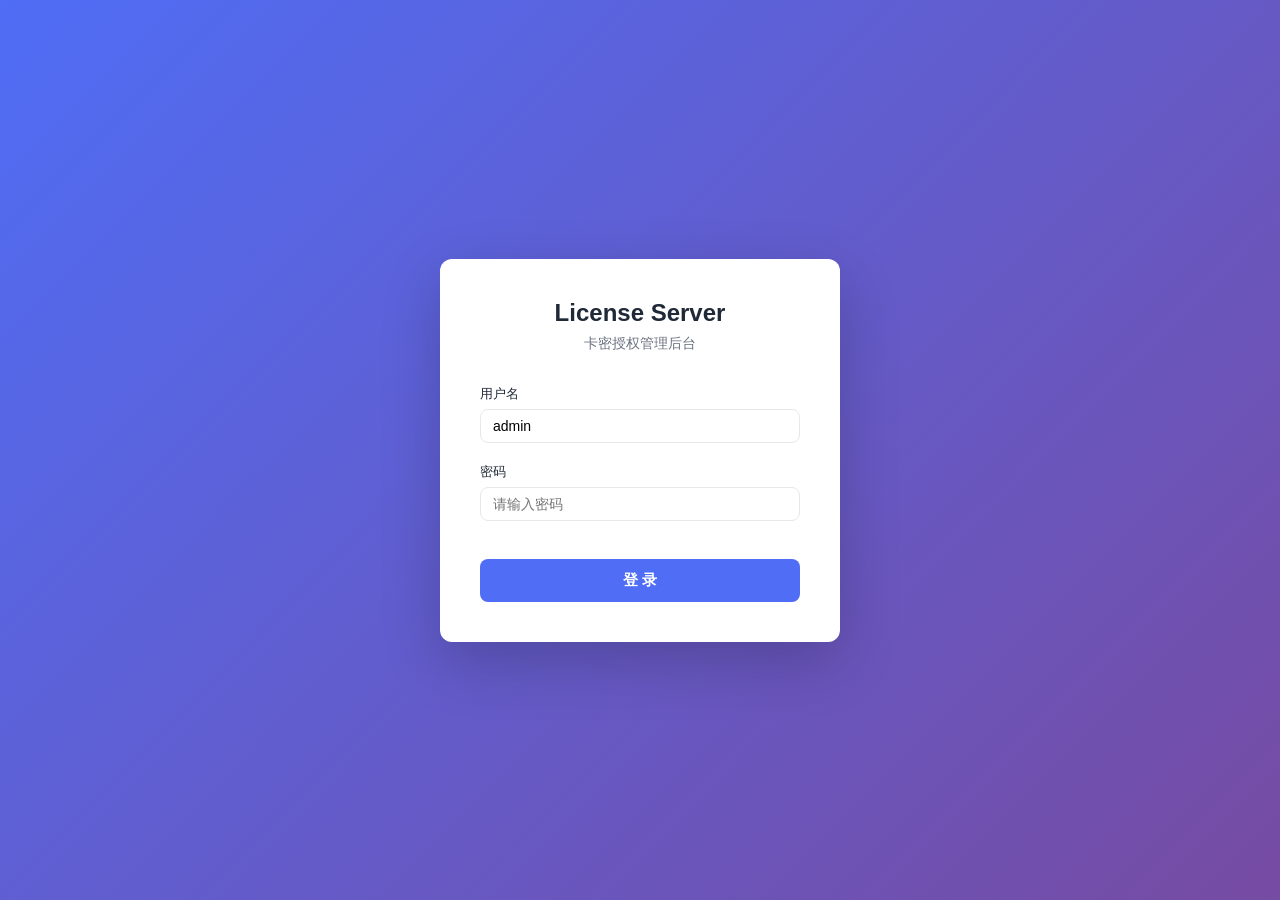
==== app/static/index.html @ ff147b23 "代码初始化存档" ====
<!DOCTYPE html>
<html lang="zh-CN">
<head>
<meta charset="UTF-8">
<meta name="viewport" content="width=device-width, initial-scale=1.0">
<title>License Server - 卡密授权管理后台</title>
<style>
:root{
  --primary:#4f6df5;--primary-dark:#3b56d4;--primary-light:#e8edfe;
  --success:#22c55e;--warning:#f59e0b;--danger:#ef4444;--info:#3b82f6;
  --bg:#f0f2f5;--card:#fff;--border:#e8e8e8;--text:#1f2937;--text2:#6b7280;
  --sidebar-bg:#1e293b;--sidebar-text:#94a3b8;--sidebar-active:#4f6df5;
  --radius:8px;--shadow:0 1px 3px rgba(0,0,0,.08);--shadow-lg:0 4px 12px rgba(0,0,0,.12);
}
*{margin:0;padding:0;box-sizing:border-box}
body{font-family:-apple-system,BlinkMacSystemFont,'Segoe UI',Roboto,'Helvetica Neue',Arial,sans-serif;background:var(--bg);color:var(--text);font-size:14px}
a{text-decoration:none;color:inherit}
button{cursor:pointer;border:none;outline:none;font-family:inherit}
input,select,textarea{font-family:inherit;outline:none}
.hidden{display:none!important}

/* Login */
.login-wrap{display:flex;align-items:center;justify-content:center;min-height:100vh;background:linear-gradient(135deg,#4f6df5,#764ba2)}
.login-card{background:var(--card);border-radius:12px;padding:40px;width:400px;box-shadow:0 20px 60px rgba(0,0,0,.2)}
.login-card h1{text-align:center;font-size:24px;margin-bottom:8px}
.login-card .sub{text-align:center;color:var(--text2);margin-bottom:32px}
.login-card .form-group{margin-bottom:20px}
.login-card label{display:block;margin-bottom:6px;font-weight:500;font-size:13px}
.login-card input{width:100%;padding:10px 14px;border:1px solid var(--border);border-radius:var(--radius);font-size:14px;transition:border .2s}
.login-card input:focus{border-color:var(--primary)}
.login-card .btn-login{width:100%;padding:12px;background:var(--primary);color:#fff;border-radius:var(--radius);font-size:15px;font-weight:600;transition:background .2s}
.login-card .btn-login:hover{background:var(--primary-dark)}
.login-error{color:var(--danger);text-align:center;margin-top:12px;font-size:13px;min-height:18px}

/* Layout */
.app{display:flex;min-height:100vh}
.sidebar{width:220px;background:var(--sidebar-bg);display:flex;flex-direction:column;position:fixed;height:100vh;overflow-y:auto;z-index:100}
.sidebar .logo{padding:20px;color:#fff;font-size:18px;font-weight:700;display:flex;align-items:center;gap:10px;border-bottom:1px solid rgba(255,255,255,.08)}
.sidebar .logo .dot{width:10px;height:10px;border-radius:50%;background:var(--primary);flex-shrink:0}
.sidebar nav{padding:8px 0;flex:1}
.sidebar nav a{display:flex;align-items:center;gap:12px;padding:10px 20px;color:var(--sidebar-text);font-size:14px;transition:all .15s;border-left:3px solid transparent}
.sidebar nav a:hover{color:#fff;background:rgba(255,255,255,.05)}
.sidebar nav a.active{color:#fff;background:rgba(79,109,245,.15);border-left-color:var(--sidebar-active)}
.sidebar nav a .icon{width:18px;text-align:center;flex-shrink:0}
.sidebar .sidebar-footer{padding:12px 20px;border-top:1px solid rgba(255,255,255,.08);color:var(--sidebar-text);font-size:12px}

.main{flex:1;margin-left:220px;display:flex;flex-direction:column;min-height:100vh}
.header{background:var(--card);height:56px;display:flex;align-items:center;justify-content:space-between;padding:0 24px;box-shadow:var(--shadow);position:sticky;top:0;z-index:50}
.header .page-title{font-size:17px;font-weight:600}
.header .header-right{display:flex;align-items:center;gap:16px}
.header .user-info{display:flex;align-items:center;gap:8px;cursor:pointer;position:relative}
.header .avatar{width:32px;height:32px;border-radius:50%;background:var(--primary);color:#fff;display:flex;align-items:center;justify-content:center;font-weight:600;font-size:13px}
.header .user-dropdown{position:absolute;top:42px;right:0;background:var(--card);border:1px solid var(--border);border-radius:var(--radius);box-shadow:var(--shadow-lg);min-width:160px;overflow:hidden}
.header .user-dropdown a{display:block;padding:10px 16px;font-size:13px;color:var(--text);transition:background .15s}
.header .user-dropdown a:hover{background:var(--primary-light)}
.content{padding:24px;flex:1}

/* Cards */
.card{background:var(--card);border-radius:var(--radius);box-shadow:var(--shadow);padding:20px;margin-bottom:20px}
.card-title{font-size:16px;font-weight:600;margin-bottom:16px;display:flex;align-items:center;justify-content:space-between}

/* Stats */
.stats-grid{display:grid;grid-template-columns:repeat(auto-fill,minmax(200px,1fr));gap:16px;margin-bottom:24px}
.stat-card{background:var(--card);border-radius:var(--radius);box-shadow:var(--shadow);padding:20px;position:relative;overflow:hidden}
.stat-card .stat-label{color:var(--text2);font-size:13px;margin-bottom:8px}
.stat-card .stat-value{font-size:28px;font-weight:700}
.stat-card .stat-icon{position:absolute;right:16px;top:16px;font-size:28px;opacity:.15}
.stat-card.green .stat-value{color:var(--success)}
.stat-card.blue .stat-value{color:var(--info)}
.stat-card.orange .stat-value{color:var(--warning)}
.stat-card.red .stat-value{color:var(--danger)}
.stat-card.purple .stat-value{color:#8b5cf6}

/* Table */
.table-wrap{overflow-x:auto}
table{width:100%;border-collapse:collapse;font-size:13px}
table th{text-align:left;padding:10px 12px;background:#fafafa;color:var(--text2);font-weight:600;border-bottom:1px solid var(--border);white-space:nowrap}
table td{padding:10px 12px;border-bottom:1px solid #f0f0f0;white-space:nowrap}
table tr:hover{background:#fafafa}
table .checkbox-cell{width:40px}

/* Buttons */
.btn{display:inline-flex;align-items:center;gap:6px;padding:7px 14px;border-radius:var(--radius);font-size:13px;font-weight:500;transition:all .15s}
.btn-primary{background:var(--primary);color:#fff}.btn-primary:hover{background:var(--primary-dark)}
.btn-success{background:var(--success);color:#fff}.btn-success:hover{opacity:.9}
.btn-warning{background:var(--warning);color:#fff}.btn-warning:hover{opacity:.9}
.btn-danger{background:var(--danger);color:#fff}.btn-danger:hover{opacity:.9}
.btn-default{background:#f5f5f5;color:var(--text);border:1px solid var(--border)}.btn-default:hover{background:#eaeaea}
.btn-sm{padding:4px 10px;font-size:12px}
.btn:disabled{opacity:.5;cursor:not-allowed}

/* Badge */
.badge{display:inline-block;padding:2px 10px;border-radius:12px;font-size:12px;font-weight:500}
.badge-green{background:#dcfce7;color:#16a34a}
.badge-blue{background:#dbeafe;color:#2563eb}
.badge-orange{background:#fef3c7;color:#d97706}
.badge-red{background:#fee2e2;color:#dc2626}
.badge-gray{background:#f3f4f6;color:#6b7280}
.badge-purple{background:#ede9fe;color:#7c3aed}

/* Forms */
.form-row{display:flex;gap:16px;margin-bottom:16px;flex-wrap:wrap}
.form-group{flex:1;min-width:200px}
.form-group label{display:block;margin-bottom:6px;font-weight:500;font-size:13px}
.form-group input,.form-group select,.form-group textarea{width:100%;padding:8px 12px;border:1px solid var(--border);border-radius:var(--radius);font-size:14px;transition:border .2s}
.form-group input:focus,.form-group select:focus,.form-group textarea:focus{border-color:var(--primary)}
.form-group textarea{resize:vertical;min-height:80px}

/* Filter bar */
.filter-bar{display:flex;gap:12px;align-items:flex-end;margin-bottom:16px;flex-wrap:wrap}
.filter-bar .form-group{min-width:140px}
.filter-bar .actions{display:flex;gap:8px;align-items:center}

/* Modal */
.modal-overlay{position:fixed;inset:0;background:rgba(0,0,0,.45);display:flex;align-items:center;justify-content:center;z-index:1000}
.modal{background:var(--card);border-radius:10px;padding:24px;width:500px;max-width:90vw;max-height:85vh;overflow-y:auto;box-shadow:var(--shadow-lg)}
.modal.wide{width:700px}
.modal h3{font-size:17px;margin-bottom:20px}
.modal .modal-footer{display:flex;justify-content:flex-end;gap:10px;margin-top:20px}

/* Pagination */
.pagination{display:flex;justify-content:space-between;align-items:center;margin-top:16px}
.pagination .page-info{color:var(--text2);font-size:13px}
.pagination .page-btns{display:flex;gap:6px}
.pagination .page-btns button{padding:5px 12px;border:1px solid var(--border);border-radius:4px;background:var(--card);font-size:13px}
.pagination .page-btns button:hover{background:var(--primary-light)}
.pagination .page-btns button:disabled{opacity:.4;cursor:not-allowed}
.pagination .page-btns button.current{background:var(--primary);color:#fff;border-color:var(--primary)}

/* Toast */
.toast-container{position:fixed;top:20px;right:20px;z-index:2000;display:flex;flex-direction:column;gap:8px}
.toast{padding:12px 20px;border-radius:var(--radius);box-shadow:var(--shadow-lg);font-size:14px;animation:slideIn .3s ease;max-width:400px}
.toast-success{background:var(--success);color:#fff}
.toast-error{background:var(--danger);color:#fff}
.toast-info{background:var(--info);color:#fff}
@keyframes slideIn{from{transform:translateX(100%);opacity:0}to{transform:translateX(0);opacity:1}}

/* Misc */
.mono{font-family:'Courier New',monospace;font-size:12px}
.copy-btn{cursor:pointer;color:var(--primary);font-size:12px}
.empty{text-align:center;padding:40px;color:var(--text2)}
.loading{text-align:center;padding:40px;color:var(--text2)}
.spinner{display:inline-block;width:20px;height:20px;border:2px solid #e0e0e0;border-top-color:var(--primary);border-radius:50%;animation:spin .6s linear infinite}
@keyframes spin{to{transform:rotate(360deg)}}
.checkbox{width:16px;height:16px;cursor:pointer}
.table-actions{display:flex;gap:6px}
.kv-list{display:flex;flex-direction:column;gap:8px}
.kv-item{display:flex;justify-content:space-between;padding:8px 12px;background:#fafafa;border-radius:4px}
.kv-item .k{color:var(--text2)}.kv-item .v{font-weight:500}
</style>
</head>
<body>
<div id="app"></div>
<div class="toast-container" id="toastContainer"></div>

<script>
const API_BASE='';
let token=localStorage.getItem('admin_token');
let adminUser=JSON.parse(localStorage.getItem('admin_user')||'null');

/* ===================== Utils ===================== */
async function api(path,opts={}){
  const headers={'Content-Type':'application/json',...opts.headers};
  if(token)headers['Authorization']='Bearer '+token;
  try{
    const resp=await fetch(API_BASE+path,{...opts,headers});
    const data=await resp.json();
    if(!resp.ok||!data.success){
      throw new Error(data.message||data.error?.type||'Request failed');
    }
    return data.data;
  }catch(e){
    if(e.message==='Unexpected end of JSON input')throw new Error('Network error');
    throw e;
  }
}

function toast(msg,type='info'){
  const c=document.getElementById('toastContainer');
  const el=document.createElement('div');
  el.className='toast toast-'+type;
  el.textContent=msg;
  c.appendChild(el);
  setTimeout(()=>{el.style.opacity='0';el.style.transform='translateX(100%)';setTimeout(()=>el.remove(),300)},3000);
}

function fmtDate(s){
  if(!s)return '-';
  return s.replace('T',' ').replace('Z','');
}
function fmtStatus(s){
  const m={UNUSED:['gray','未使用'],ACTIVE:['green','已激活'],EXPIRED:['orange','已过期'],DISABLED:['red','已禁用'],active:['green','活跃'],expired:['orange','过期'],revoked:['red','已撤销'],SUCCESS:['green','成功'],FAILED:['red','失败']};
  const v=m[s]||['gray',s];
  return `<span class="badge badge-${v[0]}">${v[1]}</span>`;
}
function escapeHtml(s){if(s==null)return '';return String(s).replace(/&/g,'&amp;').replace(/</g,'&lt;').replace(/>/g,'&gt;').replace(/"/g,'&quot;')}
function copyText(text){
  navigator.clipboard.writeText(text).then(()=>toast('已复制','success')).catch(()=>toast('复制失败','error'));
}
function showLoading(){return '<div class="loading"><span class="spinner"></span> 加载中...</div>'}
function showEmpty(msg){return `<div class="empty">${msg||'暂无数据'}</div>`}

/* ===================== Router ===================== */
const routes={
  'dashboard':{title:'仪表盘',render:renderDashboard},
  'licenses':{title:'卡密管理',render:renderLicenses},
  'products':{title:'产品管理',render:renderProducts},
  'sessions':{title:'会话管理',render:renderSessions},
  'logs':{title:'使用日志',render:renderLogs},
  'admin-logs':{title:'操作日志',render:renderAdminLogs},
  'settings':{title:'系统设置',render:renderSettings},
};

function navigate(hash){
  location.hash=hash;
}
function handleRoute(){
  if(!token){renderLogin();return}
  let hash=location.hash.slice(1)||'dashboard';
  const route=routes[hash];
  if(!route){hash='dashboard';}
  renderLayout(hash);
}
window.addEventListener('hashchange',handleRoute);

/* ===================== Login ===================== */
function renderLogin(){
  document.getElementById('app').innerHTML=`
  <div class="login-wrap">
    <div class="login-card">
      <h1>License Server</h1>
      <p class="sub">卡密授权管理后台</p>
      <form id="loginForm">
        <div class="form-group">
          <label>用户名</label>
          <input type="text" id="loginUser" placeholder="请输入用户名" value="admin" autocomplete="username">
        </div>
        <div class="form-group">
          <label>密码</label>
          <input type="password" id="loginPass" placeholder="请输入密码" autocomplete="current-password">
        </div>
        <div class="login-error" id="loginError"></div>
        <button type="submit" class="btn-login">登 录</button>
      </form>
    </div>
  </div>`;
  document.getElementById('loginForm').onsubmit=async(e)=>{
    e.preventDefault();
    const username=document.getElementById('loginUser').value.trim();
    const password=document.getElementById('loginPass').value.trim();
    if(!username||!password){document.getElementById('loginError').textContent='请输入用户名和密码';return}
    try{
      const data=await api('/api/v1/admin/auth/login',{method:'POST',body:JSON.stringify({username,password})});
      token=data.token;adminUser={username:data.username,role:data.role};
      localStorage.setItem('admin_token',token);
      localStorage.setItem('admin_user',JSON.stringify(adminUser));
      handleRoute();
    }catch(err){document.getElementById('loginError').textContent=err.message}
  };
}

/* ===================== Layout ===================== */
function renderLayout(activeHash){
  const navItems=[
    {hash:'dashboard',icon:'📊',label:'仪表盘'},
    {hash:'licenses',icon:'🔑',label:'卡密管理'},
    {hash:'products',icon:'📦',label:'产品管理'},
    {hash:'sessions',icon:'🔗',label:'会话管理'},
    {hash:'logs',icon:'📋',label:'使用日志'},
    {hash:'admin-logs',icon:'📝',label:'操作日志'},
    {hash:'settings',icon:'⚙️',label:'系统设置'},
  ];
  const navHtml=navItems.map(n=>`<a href="#${n.hash}" class="${activeHash===n.hash?'active':''}"><span class="icon">${n.icon}</span>${n.label}</a>`).join('');
  const route=routes[activeHash]||routes['dashboard'];
  document.getElementById('app').innerHTML=`
  <div class="app">
    <div class="sidebar">
      <div class="logo"><span class="dot"></span>License Server</div>
      <nav>${navHtml}</nav>
      <div class="sidebar-footer">v1.0.0 © 2026</div>
    </div>
    <div class="main">
      <div class="header">
        <div class="page-title">${route.title}</div>
        <div class="header-right">
          <div class="user-info" id="userInfo">
            <div class="avatar">${(adminUser?.username||'A')[0].toUpperCase()}</div>
            <span>${escapeHtml(adminUser?.username||'')}</span>
            <div class="user-dropdown hidden" id="userDropdown">
              <a href="#settings">系统设置</a>
              <a id="logoutBtn">退出登录</a>
            </div>
          </div>
        </div>
      </div>
      <div class="content" id="content">${showLoading()}</div>
    </div>
  </div>`;
  document.getElementById('userInfo').onclick=(e)=>{
    e.stopPropagation();
    document.getElementById('userDropdown').classList.toggle('hidden');
  };
  document.addEventListener('click',()=>document.getElementById('userDropdown')?.classList.add('hidden'));
  document.getElementById('logoutBtn').onclick=async()=>{
    try{await api('/api/v1/admin/auth/logout',{method:'POST'})}catch(e){}
    token=null;adminUser=null;
    localStorage.removeItem('admin_token');localStorage.removeItem('admin_user');
    renderLogin();
  };
  route.render();
}

/* ===================== Dashboard ===================== */
async function renderDashboard(){
  const c=document.getElementById('content');
  try{
    const d=await api('/api/v1/admin/dashboard');
    c.innerHTML=`
    <div class="stats-grid">
      <div class="stat-card blue"><div class="stat-label">卡密总数</div><div class="stat-value">${d.total_licenses}</div><div class="stat-icon">🔑</div></div>
      <div class="stat-card green"><div class="stat-label">已激活</div><div class="stat-value">${d.active_count}</div><div class="stat-icon">✅</div></div>
      <div class="stat-card"><div class="stat-label">未使用</div><div class="stat-value">${d.unused_count}</div><div class="stat-icon">⏳</div></div>
      <div class="stat-card orange"><div class="stat-label">已过期</div><div class="stat-value">${d.expired_count}</div><div class="stat-icon">⌛</div></div>
      <div class="stat-card red"><div class="stat-label">已禁用</div><div class="stat-value">${d.disabled_count}</div><div class="stat-icon">🚫</div></div>
      <div class="stat-card purple"><div class="stat-label">活跃会话</div><div class="stat-value">${d.active_sessions}</div><div class="stat-icon">🔗</div></div>
      <div class="stat-card green"><div class="stat-label">今日验证</div><div class="stat-value">${d.today_verifications}</div><div class="stat-icon">📡</div></div>
      <div class="stat-card blue"><div class="stat-label">今日激活</div><div class="stat-value">${d.today_activations}</div><div class="stat-icon">🚀</div></div>
    </div>`;
  }catch(err){c.innerHTML=`<div class="empty">加载失败: ${escapeHtml(err.message)}</div>`}
}

/* ===================== Licenses ===================== */
let licenseFilters={product_id:'',status:'',keyword:'',page:1,page_size:20};
let selectedLicenses=new Set();
let productCache=[];

async function loadProducts(){
  try{const d=await api('/api/v1/admin/products');productCache=d.items||[];return productCache}catch(e){return []}
}

async function renderLicenses(){
  const c=document.getElementById('content');
  if(productCache.length===0)await loadProducts();
  c.innerHTML=`
  <div class="card">
    <div class="card-title">
      <span>卡密列表</span>
      <div style="display:flex;gap:8px">
        <button class="btn btn-primary" onclick="showGenerateModal()">批量生成</button>
        <button class="btn btn-default" onclick="exportLicenses()">导出</button>
      </div>
    </div>
    <div class="filter-bar">
      <div class="form-group"><label>产品</label><select id="fProduct" onchange="licenseFilters.product_id=this.value;licenseFilters.page=1;loadLicenses()"><option value="">全部</option>${productCache.map(p=>`<option value="${p.product_id}">${escapeHtml(p.product_name)}</option>`).join('')}</select></div>
      <div class="form-group"><label>状态</label><select id="fStatus" onchange="licenseFilters.status=this.value;licenseFilters.page=1;loadLicenses()"><option value="">全部</option><option value="UNUSED">未使用</option><option value="ACTIVE">已激活</option><option value="EXPIRED">已过期</option><option value="DISABLED">已禁用</option></select></div>
      <div class="form-group" style="min-width:200px"><label>关键词</label><input type="text" id="fKeyword" placeholder="卡密/ID/备注" onkeyup="if(event.key==='Enter'){licenseFilters.keyword=this.value;licenseFilters.page=1;loadLicenses()}"></div>
      <div class="actions"><button class="btn btn-primary btn-sm" onclick="licenseFilters.keyword=document.getElementById('fKeyword').value;licenseFilters.page=1;loadLicenses()">查询</button><button class="btn btn-default btn-sm" onclick="resetLicenseFilters()">重置</button></div>
    </div>
    <div id="licenseBatchBar" class="hidden" style="display:flex;gap:8px;align-items:center;margin-bottom:12px;padding:8px 12px;background:var(--primary-light);border-radius:4px">
      <span id="selectedCount">已选 0 项</span>
      <button class="btn btn-success btn-sm" onclick="batchOp('enable')">批量启用</button>
      <button class="btn btn-warning btn-sm" onclick="batchOp('disable')">批量禁用</button>
      <button class="btn btn-primary btn-sm" onclick="showBatchExtendModal()">批量续期</button>
      <button class="btn btn-danger btn-sm" onclick="batchOp('delete')">批量删除</button>
      <button class="btn btn-default btn-sm" onclick="selectedLicenses.clear();loadLicenses()">取消选择</button>
    </div>
    <div id="licenseTable">${showLoading()}</div>
  </div>`;
  if(licenseFilters.product_id)document.getElementById('fProduct').value=licenseFilters.product_id;
  if(licenseFilters.status)document.getElementById('fStatus').value=licenseFilters.status;
  if(licenseFilters.keyword)document.getElementById('fKeyword').value=licenseFilters.keyword;
  loadLicenses();
}

function resetLicenseFilters(){licenseFilters={product_id:'',status:'',keyword:'',page:1,page_size:20};renderLicenses()}

async function loadLicenses(){
  const t=document.getElementById('licenseTable');
  if(!t)return;
  t.innerHTML=showLoading();
  try{
    const params=new URLSearchParams();
    if(licenseFilters.product_id)params.set('product_id',licenseFilters.product_id);
    if(licenseFilters.status)params.set('status',licenseFilters.status);
    if(licenseFilters.keyword)params.set('keyword',licenseFilters.keyword);
    params.set('page',licenseFilters.page);params.set('page_size',licenseFilters.page_size);
    const d=await api('/api/v1/admin/licenses?'+params.toString());
    const items=d.items||[];
    if(items.length===0){t.innerHTML=showEmpty('暂无卡密数据');renderLicensePagination(d.total);return}
    t.innerHTML=`
    <div class="table-wrap"><table>
      <thead><tr>
        <th class="checkbox-cell"><input type="checkbox" class="checkbox" id="selectAll" onchange="toggleSelectAll(this.checked)"></th>
        <th>卡密</th><th>卡密ID</th><th>产品</th><th>时长</th><th>状态</th><th>备注</th><th>创建时间</th><th>激活时间</th><th>到期时间</th><th>操作</th>
      </tr></thead>
      <tbody>${items.map(l=>`
        <tr>
          <td class="checkbox-cell"><input type="checkbox" class="checkbox lic-check" value="${l.license_id}" ${selectedLicenses.has(l.license_id)?'checked':''} onchange="toggleSelect('${l.license_id}',this.checked)"></td>
          <td class="mono">${escapeHtml(l.license_key)} <span class="copy-btn" onclick="copyText('${escapeHtml(l.license_key)}')">复制</span></td>
          <td class="mono">${escapeHtml(l.license_id)}</td>
          <td>${escapeHtml(l.product_id)}</td>
          <td>${l.duration} ${l.duration_unit==='minute'?'分钟':l.duration_unit==='hour'?'小时':'天'}</td>
          <td>${fmtStatus(l.status)}</td>
          <td>${escapeHtml(l.remark||'-')}</td>
          <td>${fmtDate(l.created_at)}</td>
          <td>${fmtDate(l.activated_at)}</td>
          <td>${fmtDate(l.expire_at)}</td>
          <td><div class="table-actions">
            ${l.status==='DISABLED'?`<button class="btn btn-success btn-sm" onclick="singleOp('enable','${l.license_id}')">启用</button>`:`<button class="btn btn-warning btn-sm" onclick="singleOp('disable','${l.license_id}')">禁用</button>`}
            <button class="btn btn-primary btn-sm" onclick="showExtendModal('${l.license_id}')">续期</button>
            <button class="btn btn-default btn-sm" onclick="showLicenseDetail('${l.license_id}')">详情</button>
            <button class="btn btn-danger btn-sm" onclick="singleOp('delete','${l.license_id}')">删除</button>
          </div></td>
        </tr>`).join('')}</tbody>
    </table></div>`;
    renderLicensePagination(d.total);
    updateSelectedBar();
  }catch(err){t.innerHTML=`<div class="empty">加载失败: ${escapeHtml(err.message)}</div>`}
}

function renderLicensePagination(total){
  const totalPages=Math.ceil(total/licenseFilters.page_size)||1;
  const cur=licenseFilters.page;
  let btns='';
  const start=Math.max(1,cur-2),end=Math.min(totalPages,cur+2);
  if(start>1)btns+=`<button onclick="licenseFilters.page=1;loadLicenses()">1</button>`;
  if(start>2)btns+='<span>...</span>';
  for(let i=start;i<=end;i++)btns+=`<button class="${i===cur?'current':''}" onclick="licenseFilters.page=${i};loadLicenses()">${i}</button>`;
  if(end<totalPages-1)btns+='<span>...</span>';
  if(end<totalPages)btns+=`<button onclick="licenseFilters.page=${totalPages};loadLicenses()">${totalPages}</button>`;
  const el=document.createElement('div');
  el.className='pagination';
  el.innerHTML=`<div class="page-info">共 ${total} 条，第 ${cur}/${totalPages} 页</div><div class="page-btns">${btns}</div>`;
  document.getElementById('licenseTable').appendChild(el);
}

function toggleSelect(id,checked){if(checked)selectedLicenses.add(id);else selectedLicenses.delete(id);updateSelectedBar()}
function toggleSelectAll(checked){
  document.querySelectorAll('.lic-check').forEach(cb=>{
    cb.checked=checked;
    if(checked)selectedLicenses.add(cb.value);else selectedLicenses.delete(cb.value);
  });
  updateSelectedBar();
}
function updateSelectedBar(){
  const bar=document.getElementById('licenseBatchBar');
  if(!bar)return;
  if(selectedLicenses.size>0){bar.classList.remove('hidden');document.getElementById('selectedCount').textContent='已选 '+selectedLicenses.size+' 项'}
  else bar.classList.add('hidden');
}

async function singleOp(op,id){
  if(op==='delete'&&!confirm('确认删除此卡密？此操作不可恢复。'))return;
  try{
    if(op==='enable')await api(`/api/v1/admin/licenses/${id}/enable`,{method:'POST'});
    else if(op==='disable')await api(`/api/v1/admin/licenses/${id}/disable`,{method:'POST'});
    else if(op==='delete')await api(`/api/v1/admin/licenses/${id}`,{method:'DELETE'});
    toast('操作成功','success');loadLicenses();
  }catch(err){toast(err.message,'error')}
}

async function batchOp(op){
  const ids=Array.from(selectedLicenses);
  if(ids.length===0)return;
  if(op==='delete'&&!confirm(`确认删除选中的 ${ids.length} 个卡密？此操作不可恢复。`))return;
  try{
    if(op==='enable')await api('/api/v1/admin/licenses/batch-enable',{method:'POST',body:JSON.stringify({license_ids:ids})});
    else if(op==='disable')await api('/api/v1/admin/licenses/batch-disable',{method:'POST',body:JSON.stringify({license_ids:ids})});
    else if(op==='delete'){for(const id of ids)await api(`/api/v1/admin/licenses/${id}`,{method:'DELETE'});}
    toast('批量操作成功','success');selectedLicenses.clear();loadLicenses();
  }catch(err){toast(err.message,'error')}
}

function showGenerateModal(){
  if(productCache.length===0){toast('请先创建产品','error');return}
  const m=document.createElement('div');
  m.className='modal-overlay';
  m.innerHTML=`<div class="modal">
    <h3>批量生成卡密</h3>
    <div class="form-group"><label>产品</label><select id="genProduct">${productCache.map(p=>`<option value="${p.product_id}">${escapeHtml(p.product_name)} (${p.product_id})</option>`).join('')}</select></div>
    <div class="form-row">
      <div class="form-group"><label>生成数量</label><input type="number" id="genCount" value="1" min="1" max="10000"></div>
      <div class="form-group"><label>有效期数值</label><input type="number" id="genDuration" value="1" min="1"></div>
      <div class="form-group"><label>单位</label><select id="genUnit"><option value="minute">分钟</option><option value="hour">小时</option><option value="day" selected>天</option></select></div>
    </div>
    <div class="form-group"><label>备注（可选）</label><input type="text" id="genRemark" placeholder="备注信息"></div>
    <div class="modal-footer"><button class="btn btn-default" onclick="this.closest('.modal-overlay').remove()">取消</button><button class="btn btn-primary" id="genBtn">生成</button></div>
  </div>`;
  document.body.appendChild(m);
  m.onclick=e=>{if(e.target===m)m.remove()};
  document.getElementById('genBtn').onclick=async()=>{
    const body={
      product_id:document.getElementById('genProduct').value,
      count:parseInt(document.getElementById('genCount').value),
      duration:parseInt(document.getElementById('genDuration').value),
      duration_unit:document.getElementById('genUnit').value,
      remark:document.getElementById('genRemark').value||null,
    };
    if(!body.count||body.count<1){toast('数量必须大于0','error');return}
    if(!body.duration||body.duration<1){toast('有效期必须大于0','error');return}
    try{
      const btn=document.getElementById('genBtn');btn.disabled=true;btn.textContent='生成中...';
      const d=await api('/api/v1/admin/licenses/batch-generate',{method:'POST',body:JSON.stringify(body)});
      m.remove();toast(`成功生成 ${d.count} 个卡密`,'success');loadLicenses();
    }catch(err){toast(err.message,'error');document.getElementById('genBtn').disabled=false;document.getElementById('genBtn').textContent='生成'}
  };
}

function showExtendModal(licenseId){
  const m=document.createElement('div');
  m.className='modal-overlay';
  m.innerHTML=`<div class="modal">
    <h3>卡密续期 - ${escapeHtml(licenseId)}</h3>
    <div class="form-row">
      <div class="form-group"><label>续期时长</label><input type="number" id="extDur" value="1" min="1"></div>
      <div class="form-group"><label>单位</label><select id="extUnit"><option value="minute">分钟</option><option value="hour">小时</option><option value="day" selected>天</option></select></div>
    </div>
    <div class="modal-footer"><button class="btn btn-default" onclick="this.closest('.modal-overlay').remove()">取消</button><button class="btn btn-primary" id="extBtn">续期</button></div>
  </div>`;
  document.body.appendChild(m);
  m.onclick=e=>{if(e.target===m)m.remove()};
  document.getElementById('extBtn').onclick=async()=>{
    const body={duration:parseInt(document.getElementById('extDur').value),duration_unit:document.getElementById('extUnit').value};
    try{
      await api(`/api/v1/admin/licenses/${licenseId}/extend`,{method:'POST',body:JSON.stringify(body)});
      m.remove();toast('续期成功','success');loadLicenses();
    }catch(err){toast(err.message,'error')}
  };
}

function showBatchExtendModal(){
  if(selectedLicenses.size===0){toast('请先选择卡密','error');return}
  const ids=Array.from(selectedLicenses);
  const m=document.createElement('div');
  m.className='modal-overlay';
  m.innerHTML=`<div class="modal">
    <h3>批量续期 - ${ids.length} 个卡密</h3>
    <div class="form-row">
      <div class="form-group"><label>续期时长</label><input type="number" id="bExtDur" value="1" min="1"></div>
      <div class="form-group"><label>单位</label><select id="bExtUnit"><option value="minute">分钟</option><option value="hour">小时</option><option value="day" selected>天</option></select></div>
    </div>
    <div class="modal-footer"><button class="btn btn-default" onclick="this.closest('.modal-overlay').remove()">取消</button><button class="btn btn-primary" id="bExtBtn">批量续期</button></div>
  </div>`;
  document.body.appendChild(m);
  m.onclick=e=>{if(e.target===m)m.remove()};
  document.getElementById('bExtBtn').onclick=async()=>{
    const dur=parseInt(document.getElementById('bExtDur').value);
    const unit=document.getElementById('bExtUnit').value;
    try{
      await api(`/api/v1/admin/licenses/batch-extend?duration=${dur}&duration_unit=${unit}`,{method:'POST',body:JSON.stringify({license_ids:ids})});
      m.remove();toast('批量续期成功','success');selectedLicenses.clear();loadLicenses();
    }catch(err){toast(err.message,'error')}
  };
}

async function showLicenseDetail(id){
  const m=document.createElement('div');
  m.className='modal-overlay';
  m.innerHTML=`<div class="modal wide"><h3>卡密详情</h3><div id="detailBody">${showLoading()}</div></div>`;
  document.body.appendChild(m);
  m.onclick=e=>{if(e.target===m)m.remove()};
  try{
    const l=await api(`/api/v1/admin/licenses/${id}`);
    document.getElementById('detailBody').innerHTML=`
    <div class="kv-list">
      <div class="kv-item"><span class="k">卡密</span><span class="v mono">${escapeHtml(l.license_key)} <span class="copy-btn" onclick="copyText('${escapeHtml(l.license_key)}')">复制</span></span></div>
      <div class="kv-item"><span class="k">卡密ID</span><span class="v mono">${escapeHtml(l.license_id)}</span></div>
      <div class="kv-item"><span class="k">产品ID</span><span class="v">${escapeHtml(l.product_id)}</span></div>
      <div class="kv-item"><span class="k">时长</span><span class="v">${l.duration} ${l.duration_unit}</span></div>
      <div class="kv-item"><span class="k">状态</span><span class="v">${fmtStatus(l.status)}</span></div>
      <div class="kv-item"><span class="k">备注</span><span class="v">${escapeHtml(l.remark||'-')}</span></div>
      <div class="kv-item"><span class="k">创建时间</span><span class="v">${fmtDate(l.created_at)}</span></div>
      <div class="kv-item"><span class="k">激活时间</span><span class="v">${fmtDate(l.activated_at)}</span></div>
      <div class="kv-item"><span class="k">到期时间</span><span class="v">${fmtDate(l.expire_at)}</span></div>
      <div class="kv-item"><span class="k">最后验证</span><span class="v">${fmtDate(l.last_verify_at)}</span></div>
    </div>
    <div class="modal-footer"><button class="btn btn-default" onclick="this.closest('.modal-overlay').remove()">关闭</button></div>`;
  }catch(err){document.getElementById('detailBody').innerHTML=`<div class="empty">${escapeHtml(err.message)}</div>`}
}

async function exportLicenses(){
  try{
    const body={format:'csv'};
    if(licenseFilters.product_id)body.product_id=licenseFilters.product_id;
    if(licenseFilters.status)body.status=licenseFilters.status;
    const d=await api('/api/v1/admin/licenses/export',{method:'POST',body:JSON.stringify(body)});
    const blob=new Blob([d.content],{type:'text/csv'});
    const url=URL.createObjectURL(blob);
    const a=document.createElement('a');a.href=url;a.download='licenses.csv';a.click();
    URL.revokeObjectURL(url);
    toast(`已导出 ${d.count} 条`,'success');
  }catch(err){toast(err.message,'error')}
}

/* ===================== Products ===================== */
async function renderProducts(){
  const c=document.getElementById('content');
  c.innerHTML=`
  <div class="card">
    <div class="card-title"><span>产品列表</span><button class="btn btn-primary" onclick="showProductModal()">创建产品</button></div>
    <div id="productTable">${showLoading()}</div>
  </div>`;
  try{
    const d=await api('/api/v1/admin/products');
    productCache=d.items||[];
    const items=productCache;
    if(items.length===0){document.getElementById('productTable').innerHTML=showEmpty('暂无产品，请点击"创建产品"按钮');return}
    document.getElementById('productTable').innerHTML=`
    <div class="table-wrap"><table>
      <thead><tr><th>产品名称</th><th>产品ID</th><th>API Key</th><th>状态</th><th>描述</th><th>创建时间</th><th>操作</th></tr></thead>
      <tbody>${items.map(p=>`
        <tr>
          <td>${escapeHtml(p.product_name)}</td>
          <td class="mono">${escapeHtml(p.product_id)}</td>
          <td class="mono">${escapeHtml(p.api_key?.slice(0,16))}... <span class="copy-btn" onclick="copyText('${escapeHtml(p.api_key)}')">复制</span></td>
          <td>${fmtStatus(p.status)}</td>
          <td>${escapeHtml(p.description||'-')}</td>
          <td>${fmtDate(p.created_at)}</td>
          <td><div class="table-actions">
            <button class="btn btn-default btn-sm" onclick="showProductModal('${p.product_id}')">编辑</button>
            <button class="btn btn-primary btn-sm" onclick="regenKey('${p.product_id}')">重置Key</button>
          </div></td>
        </tr>`).join('')}</tbody>
    </table></div>`;
  }catch(err){document.getElementById('productTable').innerHTML=`<div class="empty">加载失败: ${escapeHtml(err.message)}</div>`}
}

function showProductModal(existingId){
  const p=existingId?productCache.find(x=>x.product_id===existingId):null;
  const m=document.createElement('div');
  m.className='modal-overlay';
  m.innerHTML=`<div class="modal">
    <h3>${p?'编辑产品':'创建产品'}</h3>
    <div class="form-group"><label>产品ID</label><input type="text" id="pId" value="${p?escapeHtml(p.product_id):''}" ${p?'disabled':''} placeholder="字母数字下划线横线" ${!p?'pattern="[a-zA-Z0-9_-]+"':''}></div>
    <div class="form-group"><label>产品名称</label><input type="text" id="pName" value="${p?escapeHtml(p.product_name):''}" placeholder="产品显示名称"></div>
    <div class="form-group"><label>描述</label><textarea id="pDesc">${p?escapeHtml(p.description||''):''}</textarea></div>
    ${p?`<div class="form-group"><label>状态</label><select id="pStatus"><option value="active" ${p.status==='active'?'selected':''}>启用</option><option value="disabled" ${p.status==='disabled'?'selected':''}>禁用</option></select></div>`:''}
    <div class="modal-footer"><button class="btn btn-default" onclick="this.closest('.modal-overlay').remove()">取消</button><button class="btn btn-primary" id="pSaveBtn">保存</button></div>
  </div>`;
  document.body.appendChild(m);
  m.onclick=e=>{if(e.target===m)m.remove()};
  document.getElementById('pSaveBtn').onclick=async()=>{
    try{
      if(p){
        const body={product_name:document.getElementById('pName').value,description:document.getElementById('pDesc').value};
        const st=document.getElementById('pStatus');
        if(st)body.status=st.value;
        await api(`/api/v1/admin/products/${p.product_id}`,{method:'PATCH',body:JSON.stringify(body)});
      }else{
        const body={product_id:document.getElementById('pId').value,product_name:document.getElementById('pName').value,description:document.getElementById('pDesc').value||null};
        if(!body.product_id){toast('请输入产品ID','error');return}
        if(!body.product_name){toast('请输入产品名称','error');return}
        await api('/api/v1/admin/products',{method:'POST',body:JSON.stringify(body)});
      }
      m.remove();toast('保存成功','success');renderProducts();
    }catch(err){toast(err.message,'error')}
  };
}

async function regenKey(id){
  if(!confirm('确认重置API Key？旧Key将立即失效。'))return;
  try{
    const d=await api(`/api/v1/admin/products/${id}/regenerate-key`,{method:'POST'});
    toast('API Key已重置','success');
    copyText(d.api_key);
    renderProducts();
  }catch(err){toast(err.message,'error')}
}

/* ===================== Sessions ===================== */
let sessionFilters={license_id:'',product_id:'',status:'',page:1,page_size:20};
async function renderSessions(){
  const c=document.getElementById('content');
  if(productCache.length===0)await loadProducts();
  c.innerHTML=`
  <div class="card">
    <div class="card-title"><span>会话列表</span></div>
    <div class="filter-bar">
      <div class="form-group"><label>卡密ID</label><input type="text" id="sLic" placeholder="精确匹配" onkeyup="if(event.key==='Enter'){sessionFilters.license_id=this.value;sessionFilters.page=1;loadSessions()}"></div>
      <div class="form-group"><label>产品</label><select id="sProduct" onchange="sessionFilters.product_id=this.value;sessionFilters.page=1;loadSessions()"><option value="">全部</option>${productCache.map(p=>`<option value="${p.product_id}">${escapeHtml(p.product_name)}</option>`).join('')}</select></div>
      <div class="form-group"><label>状态</label><select id="sStatus" onchange="sessionFilters.status=this.value;sessionFilters.page=1;loadSessions()"><option value="">全部</option><option value="active">活跃</option><option value="expired">过期</option><option value="revoked">已撤销</option></select></div>
      <div class="actions"><button class="btn btn-primary btn-sm" onclick="sessionFilters.license_id=document.getElementById('sLic').value;sessionFilters.page=1;loadSessions()">查询</button></div>
    </div>
    <div id="sessionTable">${showLoading()}</div>
  </div>`;
  loadSessions();
}

async function loadSessions(){
  const t=document.getElementById('sessionTable');if(!t)return;
  t.innerHTML=showLoading();
  try{
    const params=new URLSearchParams();
    if(sessionFilters.license_id)params.set('license_id',sessionFilters.license_id);
    if(sessionFilters.product_id)params.set('product_id',sessionFilters.product_id);
    if(sessionFilters.status)params.set('status',sessionFilters.status);
    params.set('page',sessionFilters.page);params.set('page_size',sessionFilters.page_size);
    const d=await api('/api/v1/admin/sessions?'+params.toString());
    const items=d.items||[];
    if(items.length===0){t.innerHTML=showEmpty('暂无会话数据');return}
    t.innerHTML=`
    <div class="table-wrap"><table>
      <thead><tr><th>会话ID</th><th>卡密ID</th><th>产品</th><th>机器ID</th><th>IP</th><th>状态</th><th>创建时间</th><th>最后心跳</th><th>到期时间</th></tr></thead>
      <tbody>${items.map(s=>`
        <tr>
          <td class="mono">${escapeHtml(s.session_id?.slice(0,16))}...</td>
          <td class="mono">${escapeHtml(s.license_id?.slice(0,16))}...</td>
          <td>${escapeHtml(s.product_id)}</td>
          <td class="mono">${escapeHtml(s.machine_id?.slice(0,20)||'-')}</td>
          <td>${escapeHtml(s.ip||'-')}</td>
          <td>${fmtStatus(s.status)}</td>
          <td>${fmtDate(s.created_at)}</td>
          <td>${fmtDate(s.last_seen_at)}</td>
          <td>${fmtDate(s.expire_at)}</td>
        </tr>`).join('')}</tbody>
    </table></div>`;
    const total=d.total,totalPages=Math.ceil(total/sessionFilters.page_size)||1;
    if(totalPages>1){
      let btns='';
      for(let i=1;i<=Math.min(totalPages,10);i++)btns+=`<button class="${i===sessionFilters.page?'current':''}" onclick="sessionFilters.page=${i};loadSessions()">${i}</button>`;
      const pg=document.createElement('div');pg.className='pagination';
      pg.innerHTML=`<div class="page-info">共 ${total} 条，第 ${sessionFilters.page}/${totalPages} 页</div><div class="page-btns">${btns}</div>`;
      t.appendChild(pg);
    }
  }catch(err){t.innerHTML=`<div class="empty">加载失败: ${escapeHtml(err.message)}</div>`}
}

/* ===================== Usage Logs ===================== */
let logFilters={license_id:'',product_id:'',ip:'',machine_id:'',result:'',page:1,page_size:20};
async function renderLogs(){
  const c=document.getElementById('content');
  if(productCache.length===0)await loadProducts();
  c.innerHTML=`
  <div class="card">
    <div class="card-title"><span>使用日志</span><button class="btn btn-default btn-sm" onclick="logFilters={license_id:'',product_id:'',ip:'',machine_id:'',result:'',page:1,page_size:20};renderLogs()">重置</button></div>
    <div class="filter-bar">
      <div class="form-group"><label>卡密ID</label><input type="text" id="lLic" onkeyup="if(event.key==='Enter'){logFilters.license_id=this.value;logFilters.page=1;loadLogs()}"></div>
      <div class="form-group"><label>产品</label><select id="lProduct" onchange="logFilters.product_id=this.value;logFilters.page=1;loadLogs()"><option value="">全部</option>${productCache.map(p=>`<option value="${p.product_id}">${escapeHtml(p.product_name)}</option>`).join('')}</select></div>
      <div class="form-group"><label>IP</label><input type="text" id="lIp" onkeyup="if(event.key==='Enter'){logFilters.ip=this.value;logFilters.page=1;loadLogs()}"></div>
      <div class="form-group"><label>结果</label><select id="lResult" onchange="logFilters.result=this.value;logFilters.page=1;loadLogs()"><option value="">全部</option><option value="SUCCESS">成功</option><option value="FAILED">失败</option></select></div>
      <div class="actions"><button class="btn btn-primary btn-sm" onclick="logFilters.license_id=document.getElementById('lLic').value;logFilters.ip=document.getElementById('lIp').value;logFilters.page=1;loadLogs()">查询</button></div>
    </div>
    <div id="logTable">${showLoading()}</div>
  </div>`;
  loadLogs();
}

async function loadLogs(){
  const t=document.getElementById('logTable');if(!t)return;
  t.innerHTML=showLoading();
  try{
    const params=new URLSearchParams();
    if(logFilters.license_id)params.set('license_id',logFilters.license_id);
    if(logFilters.product_id)params.set('product_id',logFilters.product_id);
    if(logFilters.ip)params.set('ip',logFilters.ip);
    if(logFilters.machine_id)params.set('machine_id',logFilters.machine_id);
    if(logFilters.result)params.set('result',logFilters.result);
    params.set('page',logFilters.page);params.set('page_size',logFilters.page_size);
    const d=await api('/api/v1/admin/logs?'+params.toString());
    const items=d.items||[];
    if(items.length===0){t.innerHTML=showEmpty('暂无日志数据');return}
    t.innerHTML=`
    <div class="table-wrap"><table>
      <thead><tr><th>时间</th><th>动作</th><th>卡密ID</th><th>产品</th><th>IP</th><th>地区</th><th>机器ID</th><th>版本</th><th>结果</th></tr></thead>
      <tbody>${items.map(l=>`
        <tr>
          <td>${fmtDate(l.request_time)}</td>
          <td><span class="badge badge-blue">${escapeHtml(l.action||'-')}</span></td>
          <td class="mono">${escapeHtml(l.license_id?.slice(0,16)||'-')}...</td>
          <td>${escapeHtml(l.product_id||'-')}</td>
          <td>${escapeHtml(l.ip||'-')}</td>
          <td>${escapeHtml([l.country,l.region,l.city].filter(Boolean).join(' / ')||'-')}</td>
          <td class="mono">${escapeHtml(l.machine_id?.slice(0,20)||'-')}</td>
          <td>${escapeHtml(l.client_version||'-')}</td>
          <td>${fmtStatus(l.result)}</td>
        </tr>`).join('')}</tbody>
    </table></div>`;
    const total=d.total,totalPages=Math.ceil(total/logFilters.page_size)||1;
    if(totalPages>1){
      let btns='';
      const cur=logFilters.page,start=Math.max(1,cur-2),end=Math.min(totalPages,cur+2);
      for(let i=start;i<=end;i++)btns+=`<button class="${i===cur?'current':''}" onclick="logFilters.page=${i};loadLogs()">${i}</button>`;
      const pg=document.createElement('div');pg.className='pagination';
      pg.innerHTML=`<div class="page-info">共 ${total} 条，第 ${cur}/${totalPages} 页</div><div class="page-btns">${btns}</div>`;
      t.appendChild(pg);
    }
  }catch(err){t.innerHTML=`<div class="empty">加载失败: ${escapeHtml(err.message)}</div>`}
}

/* ===================== Admin Logs ===================== */
let adminLogPage=1;
async function renderAdminLogs(){
  const c=document.getElementById('content');
  c.innerHTML=`<div class="card"><div class="card-title"><span>操作日志</span></div><div id="adminLogTable">${showLoading()}</div></div>`;
  try{
    const d=await api(`/api/v1/admin/admin-logs?page=${adminLogPage}&page_size=20`);
    const items=d.items||[];
    if(items.length===0){document.getElementById('adminLogTable').innerHTML=showEmpty('暂无操作日志');return}
    document.getElementById('adminLogTable').innerHTML=`
    <div class="table-wrap"><table>
      <thead><tr><th>时间</th><th>管理员</th><th>动作</th><th>目标类型</th><th>目标ID</th><th>IP</th><th>详情</th><th>结果</th></tr></thead>
      <tbody>${items.map(l=>`
        <tr>
          <td>${fmtDate(l.created_at)}</td>
          <td>${escapeHtml(l.admin_username||'-')}</td>
          <td><span class="badge badge-purple">${escapeHtml(l.action)}</span></td>
          <td>${escapeHtml(l.target_type||'-')}</td>
          <td class="mono">${escapeHtml(l.target_id||'-')}</td>
          <td>${escapeHtml(l.ip||'-')}</td>
          <td class="mono">${escapeHtml(l.details||'-')}</td>
          <td>${fmtStatus(l.result)}</td>
        </tr>`).join('')}</tbody>
    </table></div>`;
    const total=d.total,totalPages=Math.ceil(total/20)||1;
    if(totalPages>1){
      let btns='';
      const cur=adminLogPage,start=Math.max(1,cur-2),end=Math.min(totalPages,cur+2);
      for(let i=start;i<=end;i++)btns+=`<button class="${i===cur?'current':''}" onclick="adminLogPage=${i};renderAdminLogs()">${i}</button>`;
      const pg=document.createElement('div');pg.className='pagination';
      pg.innerHTML=`<div class="page-info">共 ${total} 条，第 ${cur}/${totalPages} 页</div><div class="page-btns">${btns}</div>`;
      document.getElementById('adminLogTable').appendChild(pg);
    }
  }catch(err){document.getElementById('adminLogTable').innerHTML=`<div class="empty">加载失败: ${escapeHtml(err.message)}</div>`}
}

/* ===================== Settings ===================== */
async function renderSettings(){
  const c=document.getElementById('content');
  c.innerHTML=`
  <div class="card">
    <div class="card-title">修改密码</div>
    <div class="form-row">
      <div class="form-group" style="max-width:300px"><label>旧密码</label><input type="password" id="oldPass"></div>
    </div>
    <div class="form-row">
      <div class="form-group" style="max-width:300px"><label>新密码（至少8位）</label><input type="password" id="newPass"></div>
    </div>
    <div class="form-row">
      <div class="form-group" style="max-width:300px"><label>确认新密码</label><input type="password" id="newPass2"></div>
    </div>
    <button class="btn btn-primary" id="changePassBtn">修改密码</button>
  </div>
  <div class="card">
    <div class="card-title">系统信息</div>
    <div class="kv-list">
      <div class="kv-item"><span class="k">当前用户</span><span class="v">${escapeHtml(adminUser?.username||'-')}</span></div>
      <div class="kv-item"><span class="k">角色</span><span class="v">${escapeHtml(adminUser?.role||'-')}</span></div>
      <div class="kv-item"><span class="k">API文档</span><span class="v"><a href="/api/docs" target="_blank" style="color:var(--primary)">/api/docs</a></span></div>
      <div class="kv-item"><span class="k">ReDoc文档</span><span class="v"><a href="/api/redoc" target="_blank" style="color:var(--primary)">/api/redoc</a></span></div>
      <div class="kv-item"><span class="k">健康检查</span><span class="v"><a href="/health" target="_blank" style="color:var(--primary)">/health</a></span></div>
    </div>
  </div>`;
  document.getElementById('changePassBtn').onclick=async()=>{
    const oldP=document.getElementById('oldPass').value;
    const newP=document.getElementById('newPass').value;
    const newP2=document.getElementById('newPass2').value;
    if(!oldP||!newP){toast('请填写完整','error');return}
    if(newP.length<8){toast('新密码至少8位','error');return}
    if(newP!==newP2){toast('两次密码不一致','error');return}
    try{
      await api('/api/v1/admin/auth/change-password',{method:'POST',body:JSON.stringify({old_password:oldP,new_password:newP})});
      toast('密码修改成功','success');
      document.getElementById('oldPass').value='';document.getElementById('newPass').value='';document.getElementById('newPass2').value='';
    }catch(err){toast(err.message,'error')}
  };
}

/* ===================== Init ===================== */
handleRoute();
</script>
</body>
</html>
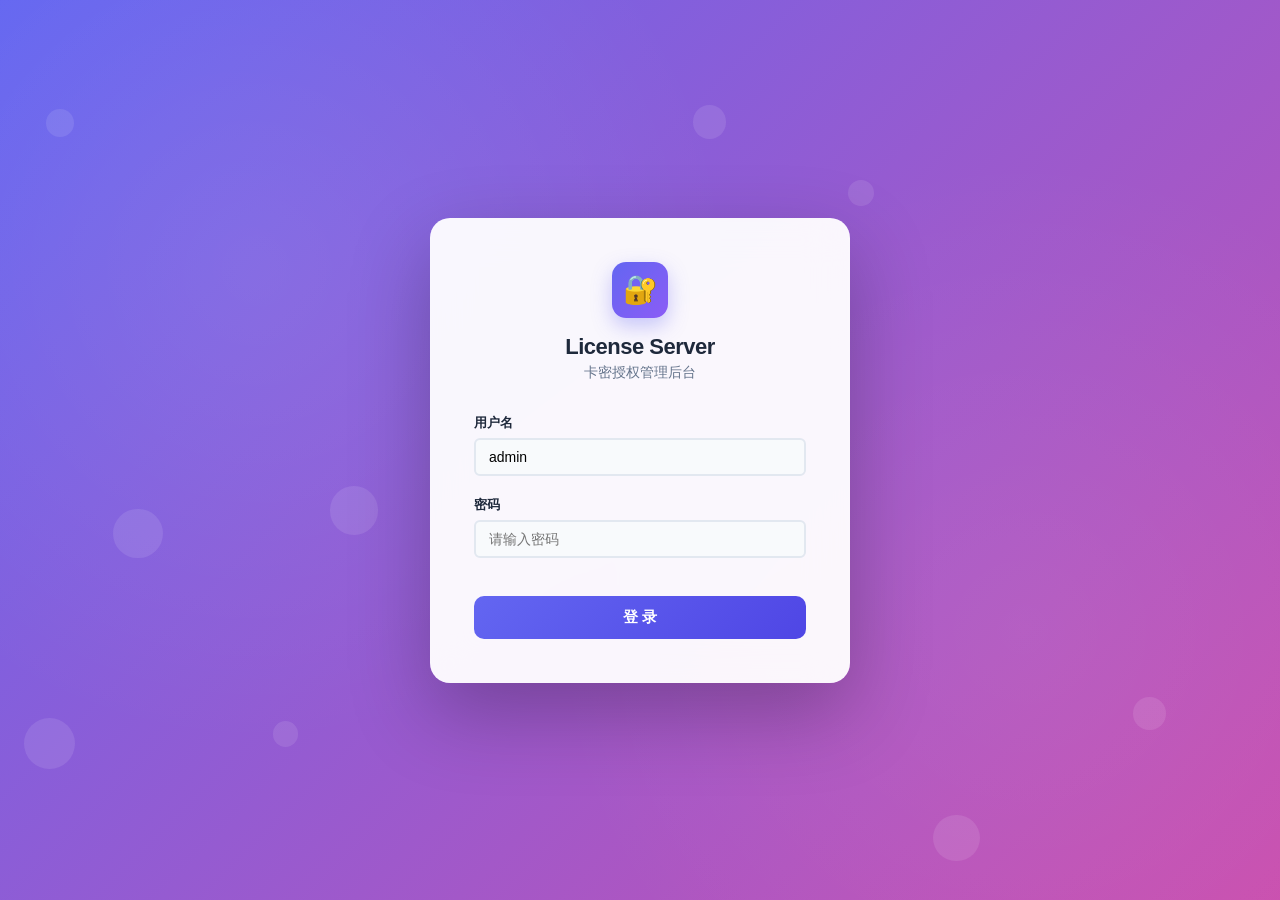
==== commit 64986f6c: "页面优化存档" ====
--- a/app/static/index.html
+++ b/app/static/index.html
@@ -6,147 +6,214 @@
 <title>License Server - 卡密授权管理后台</title>
 <style>
 :root{
-  --primary:#4f6df5;--primary-dark:#3b56d4;--primary-light:#e8edfe;
-  --success:#22c55e;--warning:#f59e0b;--danger:#ef4444;--info:#3b82f6;
-  --bg:#f0f2f5;--card:#fff;--border:#e8e8e8;--text:#1f2937;--text2:#6b7280;
-  --sidebar-bg:#1e293b;--sidebar-text:#94a3b8;--sidebar-active:#4f6df5;
-  --radius:8px;--shadow:0 1px 3px rgba(0,0,0,.08);--shadow-lg:0 4px 12px rgba(0,0,0,.12);
+  --primary:#6366f1;--primary-dark:#4f46e5;--primary-light:#e0e7ff;--primary-glow:rgba(99,102,241,.35);
+  --success:#10b981;--success-light:#d1fae5;--warning:#f59e0b;--warning-light:#fef3c7;
+  --danger:#ef4444;--danger-light:#fee2e2;--info:#3b82f6;--info-light:#dbeafe;
+  --purple:#8b5cf6;--purple-light:#ede9fe;--cyan:#06b6d4;--cyan-light:#cffafe;
+  --bg:#f8fafc;--card:#fff;--border:#e2e8f0;--text:#1e293b;--text2:#64748b;--text3:#94a3b8;
+  --sidebar-bg:#0f172a;--sidebar-bg2:#1e293b;--sidebar-text:#94a3b8;
+  --radius:10px;--radius-sm:6px;--radius-lg:14px;
+  --shadow:0 1px 3px rgba(0,0,0,.06),0 1px 2px rgba(0,0,0,.04);
+  --shadow-md:0 4px 6px rgba(0,0,0,.04),0 2px 4px rgba(0,0,0,.03);
+  --shadow-lg:0 10px 25px rgba(0,0,0,.08),0 4px 10px rgba(0,0,0,.04);
+  --shadow-xl:0 20px 40px rgba(0,0,0,.12),0 8px 16px rgba(0,0,0,.06);
 }
 *{margin:0;padding:0;box-sizing:border-box}
-body{font-family:-apple-system,BlinkMacSystemFont,'Segoe UI',Roboto,'Helvetica Neue',Arial,sans-serif;background:var(--bg);color:var(--text);font-size:14px}
+body{font-family:'Inter',-apple-system,BlinkMacSystemFont,'Segoe UI',Roboto,sans-serif;background:var(--bg);color:var(--text);font-size:14px;overflow-x:hidden}
 a{text-decoration:none;color:inherit}
 button{cursor:pointer;border:none;outline:none;font-family:inherit}
 input,select,textarea{font-family:inherit;outline:none}
 .hidden{display:none!important}
-
-/* Login */
-.login-wrap{display:flex;align-items:center;justify-content:center;min-height:100vh;background:linear-gradient(135deg,#4f6df5,#764ba2)}
-.login-card{background:var(--card);border-radius:12px;padding:40px;width:400px;box-shadow:0 20px 60px rgba(0,0,0,.2)}
-.login-card h1{text-align:center;font-size:24px;margin-bottom:8px}
-.login-card .sub{text-align:center;color:var(--text2);margin-bottom:32px}
+::-webkit-scrollbar{width:6px;height:6px}
+::-webkit-scrollbar-track{background:transparent}
+::-webkit-scrollbar-thumb{background:#cbd5e1;border-radius:3px}
+::-webkit-scrollbar-thumb:hover{background:#94a3b8}
+
+/* ===== Animations ===== */
+@keyframes fadeIn{from{opacity:0;transform:translateY(8px)}to{opacity:1;transform:translateY(0)}}
+@keyframes slideUp{from{opacity:0;transform:translateY(20px)}to{opacity:1;transform:translateY(0)}}
+@keyframes slideInRight{from{transform:translateX(100%);opacity:0}to{transform:translateX(0);opacity:1}}
+@keyframes scaleIn{from{opacity:0;transform:scale(.92)}to{opacity:1;transform:scale(1)}}
+@keyframes pulse{0%,100%{opacity:1}50%{opacity:.5}}
+@keyframes pulseRing{0%{box-shadow:0 0 0 0 rgba(16,185,129,.4)}70%{box-shadow:0 0 0 8px rgba(16,185,129,0)}100%{box-shadow:0 0 0 0 rgba(16,185,129,0)}}
+@keyframes shimmer{0%{background-position:-200px 0}100%{background-position:200px 0}}
+@keyframes float{0%,100%{transform:translateY(0)}50%{transform:translateY(-6px)}}
+@keyframes spin{to{transform:rotate(360deg)}}
+@keyframes gradientShift{0%{background-position:0% 50%}50%{background-position:100% 50%}100%{background-position:0% 50%}}
+@keyframes ripple{to{transform:scale(4);opacity:0}}
+@keyframes barGrow{from{width:0}}
+
+/* ===== Login ===== */
+.login-wrap{display:flex;align-items:center;justify-content:center;min-height:100vh;position:relative;overflow:hidden;
+  background:linear-gradient(-45deg,#6366f1,#8b5cf6,#ec4899,#6366f1);background-size:400% 400%;animation:gradientShift 12s ease infinite}
+.login-wrap::before{content:'';position:absolute;inset:0;background:
+  radial-gradient(circle at 20% 30%,rgba(255,255,255,.08) 0,transparent 40%),
+  radial-gradient(circle at 80% 70%,rgba(255,255,255,.06) 0,transparent 40%)}
+.login-particle{position:absolute;border-radius:50%;background:rgba(255,255,255,.1);animation:float 6s ease-in-out infinite}
+.login-card{background:rgba(255,255,255,.95);backdrop-filter:blur(20px);border-radius:20px;padding:44px;width:420px;box-shadow:0 30px 80px rgba(0,0,0,.25);position:relative;z-index:1;animation:scaleIn .5s cubic-bezier(.16,1,.3,1)}
+.login-card .login-logo{width:56px;height:56px;border-radius:14px;background:linear-gradient(135deg,var(--primary),var(--purple));margin:0 auto 16px;display:flex;align-items:center;justify-content:center;font-size:28px;box-shadow:0 8px 20px var(--primary-glow);animation:float 4s ease-in-out infinite}
+.login-card h1{text-align:center;font-size:22px;margin-bottom:4px;letter-spacing:-.5px}
+.login-card .sub{text-align:center;color:var(--text2);margin-bottom:32px;font-size:14px}
 .login-card .form-group{margin-bottom:20px}
-.login-card label{display:block;margin-bottom:6px;font-weight:500;font-size:13px}
-.login-card input{width:100%;padding:10px 14px;border:1px solid var(--border);border-radius:var(--radius);font-size:14px;transition:border .2s}
-.login-card input:focus{border-color:var(--primary)}
-.login-card .btn-login{width:100%;padding:12px;background:var(--primary);color:#fff;border-radius:var(--radius);font-size:15px;font-weight:600;transition:background .2s}
-.login-card .btn-login:hover{background:var(--primary-dark)}
-.login-error{color:var(--danger);text-align:center;margin-top:12px;font-size:13px;min-height:18px}
-
-/* Layout */
+.login-card label{display:block;margin-bottom:6px;font-weight:600;font-size:13px;color:var(--text)}
+.login-card input{width:100%;padding:11px 16px;border:2px solid var(--border);border-radius:var(--radius);font-size:14px;transition:all .2s;background:#f8fafc}
+.login-card input:focus{border-color:var(--primary);background:#fff;box-shadow:0 0 0 4px var(--primary-light)}
+.login-card .btn-login{width:100%;padding:12px;background:linear-gradient(135deg,var(--primary),var(--primary-dark));color:#fff;border-radius:var(--radius);font-size:15px;font-weight:600;transition:all .2s;position:relative;overflow:hidden}
+.login-card .btn-login:hover{transform:translateY(-2px);box-shadow:0 8px 20px var(--primary-glow)}
+.login-card .btn-login:active{transform:translateY(0)}
+.login-error{color:var(--danger);text-align:center;margin-top:12px;font-size:13px;min-height:18px;transition:all .2s}
+
+/* ===== Layout ===== */
 .app{display:flex;min-height:100vh}
-.sidebar{width:220px;background:var(--sidebar-bg);display:flex;flex-direction:column;position:fixed;height:100vh;overflow-y:auto;z-index:100}
-.sidebar .logo{padding:20px;color:#fff;font-size:18px;font-weight:700;display:flex;align-items:center;gap:10px;border-bottom:1px solid rgba(255,255,255,.08)}
-.sidebar .logo .dot{width:10px;height:10px;border-radius:50%;background:var(--primary);flex-shrink:0}
-.sidebar nav{padding:8px 0;flex:1}
-.sidebar nav a{display:flex;align-items:center;gap:12px;padding:10px 20px;color:var(--sidebar-text);font-size:14px;transition:all .15s;border-left:3px solid transparent}
-.sidebar nav a:hover{color:#fff;background:rgba(255,255,255,.05)}
-.sidebar nav a.active{color:#fff;background:rgba(79,109,245,.15);border-left-color:var(--sidebar-active)}
-.sidebar nav a .icon{width:18px;text-align:center;flex-shrink:0}
-.sidebar .sidebar-footer{padding:12px 20px;border-top:1px solid rgba(255,255,255,.08);color:var(--sidebar-text);font-size:12px}
-
-.main{flex:1;margin-left:220px;display:flex;flex-direction:column;min-height:100vh}
-.header{background:var(--card);height:56px;display:flex;align-items:center;justify-content:space-between;padding:0 24px;box-shadow:var(--shadow);position:sticky;top:0;z-index:50}
-.header .page-title{font-size:17px;font-weight:600}
+.sidebar{width:230px;background:var(--sidebar-bg);display:flex;flex-direction:column;position:fixed;height:100vh;overflow-y:auto;z-index:100;transition:width .3s}
+.sidebar::before{content:'';position:absolute;inset:0;background:linear-gradient(180deg,var(--sidebar-bg) 0%,var(--sidebar-bg2) 100%);z-index:-1}
+.sidebar .logo{padding:22px 20px;color:#fff;font-size:18px;font-weight:700;display:flex;align-items:center;gap:12px;border-bottom:1px solid rgba(255,255,255,.06)}
+.sidebar .logo .logo-icon{width:36px;height:36px;border-radius:10px;background:linear-gradient(135deg,var(--primary),var(--purple));display:flex;align-items:center;justify-content:center;font-size:18px;box-shadow:0 4px 12px var(--primary-glow);flex-shrink:0}
+.sidebar nav{padding:10px 0;flex:1}
+.sidebar nav a{display:flex;align-items:center;gap:12px;padding:11px 20px;color:var(--sidebar-text);font-size:14px;font-weight:500;transition:all .2s;position:relative;border-left:3px solid transparent}
+.sidebar nav a:hover{color:#fff;background:rgba(255,255,255,.06)}
+.sidebar nav a.active{color:#fff;background:linear-gradient(90deg,rgba(99,102,241,.2),transparent);border-left-color:var(--primary)}
+.sidebar nav a.active::after{content:'';position:absolute;right:20px;width:6px;height:6px;border-radius:50%;background:var(--primary);animation:pulse 2s infinite}
+.sidebar nav a .icon{width:20px;text-align:center;flex-shrink:0;font-size:16px;transition:transform .2s}
+.sidebar nav a:hover .icon{transform:scale(1.15)}
+.sidebar .sidebar-footer{padding:14px 20px;border-top:1px solid rgba(255,255,255,.06);color:var(--sidebar-text);font-size:12px;display:flex;align-items:center;gap:8px}
+.sidebar .sidebar-footer .status-dot{width:8px;height:8px;border-radius:50%;background:var(--success);animation:pulseRing 2s infinite}
+
+.main{flex:1;margin-left:230px;display:flex;flex-direction:column;min-height:100vh}
+.header{background:rgba(255,255,255,.85);backdrop-filter:blur(12px);height:60px;display:flex;align-items:center;justify-content:space-between;padding:0 28px;box-shadow:var(--shadow);position:sticky;top:0;z-index:50;border-bottom:1px solid var(--border)}
+.header .page-title{font-size:18px;font-weight:700;letter-spacing:-.3px;display:flex;align-items:center;gap:10px}
+.header .page-title .title-bar{width:4px;height:20px;border-radius:2px;background:linear-gradient(180deg,var(--primary),var(--purple))}
 .header .header-right{display:flex;align-items:center;gap:16px}
-.header .user-info{display:flex;align-items:center;gap:8px;cursor:pointer;position:relative}
-.header .avatar{width:32px;height:32px;border-radius:50%;background:var(--primary);color:#fff;display:flex;align-items:center;justify-content:center;font-weight:600;font-size:13px}
-.header .user-dropdown{position:absolute;top:42px;right:0;background:var(--card);border:1px solid var(--border);border-radius:var(--radius);box-shadow:var(--shadow-lg);min-width:160px;overflow:hidden}
-.header .user-dropdown a{display:block;padding:10px 16px;font-size:13px;color:var(--text);transition:background .15s}
-.header .user-dropdown a:hover{background:var(--primary-light)}
-.content{padding:24px;flex:1}
-
-/* Cards */
-.card{background:var(--card);border-radius:var(--radius);box-shadow:var(--shadow);padding:20px;margin-bottom:20px}
-.card-title{font-size:16px;font-weight:600;margin-bottom:16px;display:flex;align-items:center;justify-content:space-between}
-
-/* Stats */
-.stats-grid{display:grid;grid-template-columns:repeat(auto-fill,minmax(200px,1fr));gap:16px;margin-bottom:24px}
-.stat-card{background:var(--card);border-radius:var(--radius);box-shadow:var(--shadow);padding:20px;position:relative;overflow:hidden}
-.stat-card .stat-label{color:var(--text2);font-size:13px;margin-bottom:8px}
-.stat-card .stat-value{font-size:28px;font-weight:700}
-.stat-card .stat-icon{position:absolute;right:16px;top:16px;font-size:28px;opacity:.15}
+.header .user-info{display:flex;align-items:center;gap:10px;cursor:pointer;position:relative;padding:6px 12px;border-radius:var(--radius);transition:background .2s}
+.header .user-info:hover{background:var(--primary-light)}
+.header .avatar{width:34px;height:34px;border-radius:10px;background:linear-gradient(135deg,var(--primary),var(--purple));color:#fff;display:flex;align-items:center;justify-content:center;font-weight:700;font-size:14px;box-shadow:0 2px 8px var(--primary-glow)}
+.header .user-dropdown{position:absolute;top:48px;right:0;background:var(--card);border:1px solid var(--border);border-radius:var(--radius);box-shadow:var(--shadow-lg);min-width:170px;overflow:hidden;animation:scaleIn .15s ease;transform-origin:top right}
+.header .user-dropdown a{display:flex;align-items:center;gap:8px;padding:10px 16px;font-size:13px;color:var(--text);transition:all .15s;font-weight:500}
+.header .user-dropdown a:hover{background:var(--primary-light);color:var(--primary)}
+.content{padding:28px;flex:1;animation:fadeIn .3s ease}
+
+/* ===== Cards ===== */
+.card{background:var(--card);border-radius:var(--radius-lg);box-shadow:var(--shadow-md);padding:24px;margin-bottom:20px;transition:box-shadow .2s;border:1px solid rgba(226,232,240,.5)}
+.card:hover{box-shadow:var(--shadow-lg)}
+.card-title{font-size:17px;font-weight:700;margin-bottom:18px;display:flex;align-items:center;justify-content:space-between;letter-spacing:-.3px}
+.card-title .title-icon{display:inline-flex;align-items:center;gap:8px}
+
+/* ===== Stats ===== */
+.stats-grid{display:grid;grid-template-columns:repeat(auto-fill,minmax(220px,1fr));gap:18px;margin-bottom:28px}
+.stat-card{background:var(--card);border-radius:var(--radius-lg);box-shadow:var(--shadow-md);padding:22px;position:relative;overflow:hidden;transition:all .25s cubic-bezier(.16,1,.3,1);border:1px solid rgba(226,232,240,.5);animation:slideUp .4s ease backwards}
+.stat-card:hover{transform:translateY(-4px);box-shadow:var(--shadow-xl)}
+.stat-card::before{content:'';position:absolute;top:0;left:0;right:0;height:3px;border-radius:var(--radius-lg) var(--radius-lg) 0 0}
+.stat-card.blue::before{background:linear-gradient(90deg,var(--info),var(--cyan))}
+.stat-card.green::before{background:linear-gradient(90deg,var(--success),#34d399)}
+.stat-card.orange::before{background:linear-gradient(90deg,var(--warning),#fbbf24)}
+.stat-card.red::before{background:linear-gradient(90deg,var(--danger),#f87171)}
+.stat-card.purple::before{background:linear-gradient(90deg,var(--purple),#a78bfa)}
+.stat-card.cyan::before{background:linear-gradient(90deg,var(--cyan),#22d3ee)}
+.stat-card .stat-label{color:var(--text2);font-size:13px;margin-bottom:10px;font-weight:500}
+.stat-card .stat-value{font-size:32px;font-weight:800;letter-spacing:-1px;animation:countUp .6s ease}
+.stat-card .stat-icon{position:absolute;right:18px;top:18px;font-size:32px;opacity:.12;transition:transform .3s}
+.stat-card:hover .stat-icon{transform:scale(1.2) rotate(5deg);opacity:.18}
+.stat-card .stat-trend{font-size:12px;margin-top:8px;color:var(--text3);display:flex;align-items:center;gap:4px}
+.stat-card.blue .stat-value{color:var(--info)}
 .stat-card.green .stat-value{color:var(--success)}
-.stat-card.blue .stat-value{color:var(--info)}
 .stat-card.orange .stat-value{color:var(--warning)}
 .stat-card.red .stat-value{color:var(--danger)}
-.stat-card.purple .stat-value{color:#8b5cf6}
-
-/* Table */
-.table-wrap{overflow-x:auto}
+.stat-card.purple .stat-value{color:var(--purple)}
+.stat-card.cyan .stat-value{color:var(--cyan)}
+@keyframes countUp{from{opacity:0;transform:translateY(10px)}to{opacity:1;transform:translateY(0)}}
+
+/* ===== Table ===== */
+.table-wrap{overflow-x:auto;border-radius:var(--radius)}
 table{width:100%;border-collapse:collapse;font-size:13px}
-table th{text-align:left;padding:10px 12px;background:#fafafa;color:var(--text2);font-weight:600;border-bottom:1px solid var(--border);white-space:nowrap}
-table td{padding:10px 12px;border-bottom:1px solid #f0f0f0;white-space:nowrap}
-table tr:hover{background:#fafafa}
-table .checkbox-cell{width:40px}
-
-/* Buttons */
-.btn{display:inline-flex;align-items:center;gap:6px;padding:7px 14px;border-radius:var(--radius);font-size:13px;font-weight:500;transition:all .15s}
-.btn-primary{background:var(--primary);color:#fff}.btn-primary:hover{background:var(--primary-dark)}
-.btn-success{background:var(--success);color:#fff}.btn-success:hover{opacity:.9}
-.btn-warning{background:var(--warning);color:#fff}.btn-warning:hover{opacity:.9}
-.btn-danger{background:var(--danger);color:#fff}.btn-danger:hover{opacity:.9}
-.btn-default{background:#f5f5f5;color:var(--text);border:1px solid var(--border)}.btn-default:hover{background:#eaeaea}
-.btn-sm{padding:4px 10px;font-size:12px}
-.btn:disabled{opacity:.5;cursor:not-allowed}
-
-/* Badge */
-.badge{display:inline-block;padding:2px 10px;border-radius:12px;font-size:12px;font-weight:500}
-.badge-green{background:#dcfce7;color:#16a34a}
-.badge-blue{background:#dbeafe;color:#2563eb}
-.badge-orange{background:#fef3c7;color:#d97706}
-.badge-red{background:#fee2e2;color:#dc2626}
-.badge-gray{background:#f3f4f6;color:#6b7280}
-.badge-purple{background:#ede9fe;color:#7c3aed}
-
-/* Forms */
+table th{text-align:left;padding:12px 14px;background:linear-gradient(180deg,#f8fafc,#f1f5f9);color:var(--text2);font-weight:600;border-bottom:2px solid var(--border);white-space:nowrap;position:relative}
+table td{padding:11px 14px;border-bottom:1px solid #f1f5f9;white-space:nowrap;transition:background .15s}
+table tbody tr{transition:all .15s}
+table tbody tr:hover{background:linear-gradient(90deg,var(--primary-light),transparent);transform:translateX(2px)}
+table tbody tr:last-child td{border-bottom:none}
+table .checkbox-cell{width:44px}
+
+/* ===== Buttons ===== */
+.btn{display:inline-flex;align-items:center;gap:6px;padding:8px 16px;border-radius:var(--radius-sm);font-size:13px;font-weight:600;transition:all .2s;position:relative;overflow:hidden;letter-spacing:.2px}
+.btn::after{content:'';position:absolute;width:100%;height:100%;top:0;left:0;background:radial-gradient(circle,rgba(255,255,255,.3) 0,transparent 60%);transform:scale(0);opacity:0;border-radius:50%}
+.btn:active::after{transform:scale(1);opacity:1;animation:ripple .5s ease}
+.btn-primary{background:linear-gradient(135deg,var(--primary),var(--primary-dark));color:#fff;box-shadow:0 2px 8px var(--primary-glow)}.btn-primary:hover{transform:translateY(-1px);box-shadow:0 4px 12px var(--primary-glow)}
+.btn-success{background:linear-gradient(135deg,var(--success),#059669);color:#fff;box-shadow:0 2px 8px rgba(16,185,129,.25)}.btn-success:hover{transform:translateY(-1px);box-shadow:0 4px 12px rgba(16,185,129,.3)}
+.btn-warning{background:linear-gradient(135deg,var(--warning),#d97706);color:#fff;box-shadow:0 2px 8px rgba(245,158,11,.25)}.btn-warning:hover{transform:translateY(-1px);box-shadow:0 4px 12px rgba(245,158,11,.3)}
+.btn-danger{background:linear-gradient(135deg,var(--danger),#dc2626);color:#fff;box-shadow:0 2px 8px rgba(239,68,68,.25)}.btn-danger:hover{transform:translateY(-1px);box-shadow:0 4px 12px rgba(239,68,68,.3)}
+.btn-default{background:#f1f5f9;color:var(--text);border:1px solid var(--border)}.btn-default:hover{background:#e2e8f0;transform:translateY(-1px)}
+.btn-sm{padding:5px 11px;font-size:12px}
+.btn:disabled{opacity:.5;cursor:not-allowed;transform:none!important}
+
+/* ===== Badge ===== */
+.badge{display:inline-flex;align-items:center;padding:3px 11px;border-radius:20px;font-size:12px;font-weight:600;letter-spacing:.2px;position:relative}
+.badge::before{content:'';width:6px;height:6px;border-radius:50%;margin-right:6px}
+.badge-green{background:var(--success-light);color:#059669}.badge-green::before{background:var(--success);animation:pulse 2s infinite}
+.badge-blue{background:var(--info-light);color:#2563eb}.badge-blue::before{background:var(--info)}
+.badge-orange{background:var(--warning-light);color:#d97706}.badge-orange::before{background:var(--warning)}
+.badge-red{background:var(--danger-light);color:#dc2626}.badge-red::before{background:var(--danger)}
+.badge-gray{background:#f1f5f9;color:#64748b}.badge-gray::before{background:#94a3b8}
+.badge-purple{background:var(--purple-light);color:#7c3aed}.badge-purple::before{background:var(--purple)}
+
+/* ===== Forms ===== */
 .form-row{display:flex;gap:16px;margin-bottom:16px;flex-wrap:wrap}
 .form-group{flex:1;min-width:200px}
-.form-group label{display:block;margin-bottom:6px;font-weight:500;font-size:13px}
-.form-group input,.form-group select,.form-group textarea{width:100%;padding:8px 12px;border:1px solid var(--border);border-radius:var(--radius);font-size:14px;transition:border .2s}
-.form-group input:focus,.form-group select:focus,.form-group textarea:focus{border-color:var(--primary)}
+.form-group label{display:block;margin-bottom:6px;font-weight:600;font-size:13px;color:var(--text)}
+.form-group input,.form-group select,.form-group textarea{width:100%;padding:9px 13px;border:2px solid var(--border);border-radius:var(--radius-sm);font-size:14px;transition:all .2s;background:#f8fafc}
+.form-group input:focus,.form-group select:focus,.form-group textarea:focus{border-color:var(--primary);background:#fff;box-shadow:0 0 0 3px var(--primary-light)}
 .form-group textarea{resize:vertical;min-height:80px}
 
-/* Filter bar */
-.filter-bar{display:flex;gap:12px;align-items:flex-end;margin-bottom:16px;flex-wrap:wrap}
+/* ===== Filter bar ===== */
+.filter-bar{display:flex;gap:14px;align-items:flex-end;margin-bottom:18px;flex-wrap:wrap;padding:16px;background:#f8fafc;border-radius:var(--radius);border:1px solid var(--border)}
 .filter-bar .form-group{min-width:140px}
 .filter-bar .actions{display:flex;gap:8px;align-items:center}
 
-/* Modal */
-.modal-overlay{position:fixed;inset:0;background:rgba(0,0,0,.45);display:flex;align-items:center;justify-content:center;z-index:1000}
-.modal{background:var(--card);border-radius:10px;padding:24px;width:500px;max-width:90vw;max-height:85vh;overflow-y:auto;box-shadow:var(--shadow-lg)}
-.modal.wide{width:700px}
-.modal h3{font-size:17px;margin-bottom:20px}
-.modal .modal-footer{display:flex;justify-content:flex-end;gap:10px;margin-top:20px}
-
-/* Pagination */
-.pagination{display:flex;justify-content:space-between;align-items:center;margin-top:16px}
-.pagination .page-info{color:var(--text2);font-size:13px}
-.pagination .page-btns{display:flex;gap:6px}
-.pagination .page-btns button{padding:5px 12px;border:1px solid var(--border);border-radius:4px;background:var(--card);font-size:13px}
-.pagination .page-btns button:hover{background:var(--primary-light)}
+/* ===== Modal ===== */
+.modal-overlay{position:fixed;inset:0;background:rgba(15,23,42,.5);backdrop-filter:blur(6px);display:flex;align-items:center;justify-content:center;z-index:1000;animation:fadeIn .2s ease}
+.modal{background:var(--card);border-radius:var(--radius-lg);padding:28px;width:520px;max-width:90vw;max-height:85vh;overflow-y:auto;box-shadow:var(--shadow-xl);animation:scaleIn .25s cubic-bezier(.16,1,.3,1)}
+.modal.wide{width:720px}
+.modal h3{font-size:18px;margin-bottom:22px;font-weight:700;letter-spacing:-.3px;display:flex;align-items:center;gap:8px}
+.modal h3::before{content:'';width:4px;height:18px;border-radius:2px;background:linear-gradient(180deg,var(--primary),var(--purple))}
+.modal .modal-footer{display:flex;justify-content:flex-end;gap:10px;margin-top:24px}
+
+/* ===== Pagination ===== */
+.pagination{display:flex;justify-content:space-between;align-items:center;margin-top:18px;padding-top:16px;border-top:1px solid var(--border)}
+.pagination .page-info{color:var(--text2);font-size:13px;font-weight:500}
+.pagination .page-btns{display:flex;gap:6px;align-items:center}
+.pagination .page-btns button{padding:6px 13px;border:1px solid var(--border);border-radius:var(--radius-sm);background:var(--card);font-size:13px;font-weight:500;transition:all .15s}
+.pagination .page-btns button:hover{background:var(--primary-light);border-color:var(--primary);color:var(--primary)}
 .pagination .page-btns button:disabled{opacity:.4;cursor:not-allowed}
-.pagination .page-btns button.current{background:var(--primary);color:#fff;border-color:var(--primary)}
-
-/* Toast */
-.toast-container{position:fixed;top:20px;right:20px;z-index:2000;display:flex;flex-direction:column;gap:8px}
-.toast{padding:12px 20px;border-radius:var(--radius);box-shadow:var(--shadow-lg);font-size:14px;animation:slideIn .3s ease;max-width:400px}
-.toast-success{background:var(--success);color:#fff}
-.toast-error{background:var(--danger);color:#fff}
-.toast-info{background:var(--info);color:#fff}
-@keyframes slideIn{from{transform:translateX(100%);opacity:0}to{transform:translateX(0);opacity:1}}
-
-/* Misc */
-.mono{font-family:'Courier New',monospace;font-size:12px}
-.copy-btn{cursor:pointer;color:var(--primary);font-size:12px}
-.empty{text-align:center;padding:40px;color:var(--text2)}
-.loading{text-align:center;padding:40px;color:var(--text2)}
-.spinner{display:inline-block;width:20px;height:20px;border:2px solid #e0e0e0;border-top-color:var(--primary);border-radius:50%;animation:spin .6s linear infinite}
-@keyframes spin{to{transform:rotate(360deg)}}
-.checkbox{width:16px;height:16px;cursor:pointer}
-.table-actions{display:flex;gap:6px}
-.kv-list{display:flex;flex-direction:column;gap:8px}
-.kv-item{display:flex;justify-content:space-between;padding:8px 12px;background:#fafafa;border-radius:4px}
-.kv-item .k{color:var(--text2)}.kv-item .v{font-weight:500}
+.pagination .page-btns button.current{background:linear-gradient(135deg,var(--primary),var(--primary-dark));color:#fff;border-color:var(--primary);box-shadow:0 2px 6px var(--primary-glow)}
+
+/* ===== Toast ===== */
+.toast-container{position:fixed;top:24px;right:24px;z-index:2000;display:flex;flex-direction:column;gap:10px}
+.toast{padding:14px 22px;border-radius:var(--radius);box-shadow:var(--shadow-xl);font-size:14px;font-weight:500;animation:slideInRight .35s cubic-bezier(.16,1,.3,1);max-width:420px;display:flex;align-items:center;gap:10px;position:relative;overflow:hidden}
+.toast::before{content:'';position:absolute;left:0;top:0;bottom:0;width:4px}
+.toast-success{background:var(--card);color:var(--success);border:1px solid var(--success-light)}.toast-success::before{background:var(--success)}
+.toast-error{background:var(--card);color:var(--danger);border:1px solid var(--danger-light)}.toast-error::before{background:var(--danger)}
+.toast-info{background:var(--card);color:var(--info);border:1px solid var(--info-light)}.toast-info::before{background:var(--info)}
+
+/* ===== Misc ===== */
+.mono{font-family:'JetBrains Mono','Courier New',monospace;font-size:12px;color:var(--text)}
+.copy-btn{cursor:pointer;color:var(--primary);font-size:12px;font-weight:600;transition:all .15s;padding:2px 6px;border-radius:4px}
+.copy-btn:hover{background:var(--primary-light)}
+.empty{text-align:center;padding:60px 20px;color:var(--text3)}
+.empty .empty-icon{font-size:48px;opacity:.3;margin-bottom:12px;animation:float 3s ease-in-out infinite}
+.loading{text-align:center;padding:50px 20px;color:var(--text2)}
+.loading-dots{display:inline-flex;gap:6px;margin-left:8px}
+.loading-dots span{width:8px;height:8px;border-radius:50%;background:var(--primary);animation:pulse 1.4s infinite}
+.loading-dots span:nth-child(2){animation-delay:.2s}
+.loading-dots span:nth-child(3){animation-delay:.4s}
+.spinner{display:inline-block;width:20px;height:20px;border:3px solid var(--primary-light);border-top-color:var(--primary);border-radius:50%;animation:spin .6s linear infinite}
+.checkbox{width:16px;height:16px;cursor:pointer;accent-color:var(--primary);transition:transform .15s}
+.checkbox:checked{transform:scale(1.15)}
+.table-actions{display:flex;gap:6px;flex-wrap:wrap}
+.kv-list{display:flex;flex-direction:column;gap:10px}
+.kv-item{display:flex;justify-content:space-between;align-items:center;padding:12px 16px;background:linear-gradient(90deg,#f8fafc,transparent);border-radius:var(--radius-sm);border-left:3px solid var(--primary);transition:all .2s}
+.kv-item:hover{background:linear-gradient(90deg,var(--primary-light),transparent);transform:translateX(2px)}
+.kv-item .k{color:var(--text2);font-weight:500}.kv-item .v{font-weight:600}
+
+/* Skeleton loading */
+.skeleton{background:linear-gradient(90deg,#f1f5f9 25%,#e2e8f0 50%,#f1f5f9 75%);background-size:200px 100%;animation:shimmer 1.5s infinite;border-radius:4px}
 </style>
 </head>
 <body>
@@ -165,40 +232,34 @@
   try{
     const resp=await fetch(API_BASE+path,{...opts,headers});
     const data=await resp.json();
-    if(!resp.ok||!data.success){
-      throw new Error(data.message||data.error?.type||'Request failed');
-    }
+    if(!resp.ok||!data.success){throw new Error(data.message||data.error?.type||'请求失败');}
     return data.data;
   }catch(e){
-    if(e.message==='Unexpected end of JSON input')throw new Error('Network error');
+    if(e.message==='Unexpected end of JSON input')throw new Error('网络错误');
     throw e;
   }
 }
 
 function toast(msg,type='info'){
+  const icons={success:'✓',error:'✕',info:'ℹ'};
   const c=document.getElementById('toastContainer');
   const el=document.createElement('div');
   el.className='toast toast-'+type;
-  el.textContent=msg;
+  el.innerHTML=`<span style="font-size:16px;font-weight:700">${icons[type]||''}</span>${msg}`;
   c.appendChild(el);
   setTimeout(()=>{el.style.opacity='0';el.style.transform='translateX(100%)';setTimeout(()=>el.remove(),300)},3000);
 }
 
-function fmtDate(s){
-  if(!s)return '-';
-  return s.replace('T',' ').replace('Z','');
-}
+function fmtDate(s){if(!s)return '-';return s.replace('T',' ').replace('Z','');}
 function fmtStatus(s){
   const m={UNUSED:['gray','未使用'],ACTIVE:['green','已激活'],EXPIRED:['orange','已过期'],DISABLED:['red','已禁用'],active:['green','活跃'],expired:['orange','过期'],revoked:['red','已撤销'],SUCCESS:['green','成功'],FAILED:['red','失败']};
   const v=m[s]||['gray',s];
   return `<span class="badge badge-${v[0]}">${v[1]}</span>`;
 }
 function escapeHtml(s){if(s==null)return '';return String(s).replace(/&/g,'&amp;').replace(/</g,'&lt;').replace(/>/g,'&gt;').replace(/"/g,'&quot;')}
-function copyText(text){
-  navigator.clipboard.writeText(text).then(()=>toast('已复制','success')).catch(()=>toast('复制失败','error'));
-}
-function showLoading(){return '<div class="loading"><span class="spinner"></span> 加载中...</div>'}
-function showEmpty(msg){return `<div class="empty">${msg||'暂无数据'}</div>`}
+function copyText(text){navigator.clipboard.writeText(text).then(()=>toast('已复制到剪贴板','success')).catch(()=>toast('复制失败','error'));}
+function showLoading(){return `<div class="loading"><span class="spinner"></span><span class="loading-dots"><span></span><span></span><span></span></span> 加载中</div>`}
+function showEmpty(msg){return `<div class="empty"><div class="empty-icon">📭</div>${msg||'暂无数据'}</div>`}
 
 /* ===================== Router ===================== */
 const routes={
@@ -210,10 +271,7 @@
   'admin-logs':{title:'操作日志',render:renderAdminLogs},
   'settings':{title:'系统设置',render:renderSettings},
 };
-
-function navigate(hash){
-  location.hash=hash;
-}
+function navigate(hash){location.hash=hash;}
 function handleRoute(){
   if(!token){renderLogin();return}
   let hash=location.hash.slice(1)||'dashboard';
@@ -225,9 +283,12 @@
 
 /* ===================== Login ===================== */
 function renderLogin(){
+  let particles='';
+  for(let i=0;i<12;i++){const s=20+Math.random()*40;particles+=`<div class="login-particle" style="width:${s}px;height:${s}px;left:${Math.random()*100}%;top:${Math.random()*100}%;animation-delay:${Math.random()*4}s;animation-duration:${4+Math.random()*4}s"></div>`}
   document.getElementById('app').innerHTML=`
-  <div class="login-wrap">
+  <div class="login-wrap">${particles}
     <div class="login-card">
+      <div class="login-logo">🔐</div>
       <h1>License Server</h1>
       <p class="sub">卡密授权管理后台</p>
       <form id="loginForm">
@@ -270,25 +331,26 @@
     {hash:'admin-logs',icon:'📝',label:'操作日志'},
     {hash:'settings',icon:'⚙️',label:'系统设置'},
   ];
-  const navHtml=navItems.map(n=>`<a href="#${n.hash}" class="${activeHash===n.hash?'active':''}"><span class="icon">${n.icon}</span>${n.label}</a>`).join('');
+  const navHtml=navItems.map((n,i)=>`<a href="#${n.hash}" class="${activeHash===n.hash?'active':''}" style="animation:fadeIn .3s ease ${i*.04}s backwards"><span class="icon">${n.icon}</span>${n.label}</a>`).join('');
   const route=routes[activeHash]||routes['dashboard'];
   document.getElementById('app').innerHTML=`
   <div class="app">
     <div class="sidebar">
-      <div class="logo"><span class="dot"></span>License Server</div>
+      <div class="logo"><div class="logo-icon">🔐</div>License Server</div>
       <nav>${navHtml}</nav>
-      <div class="sidebar-footer">v1.0.0 © 2026</div>
+      <div class="sidebar-footer"><span class="status-dot"></span>系统运行中 · v1.0.0</div>
     </div>
     <div class="main">
       <div class="header">
-        <div class="page-title">${route.title}</div>
+        <div class="page-title"><span class="title-bar"></span>${route.title}</div>
         <div class="header-right">
           <div class="user-info" id="userInfo">
             <div class="avatar">${(adminUser?.username||'A')[0].toUpperCase()}</div>
-            <span>${escapeHtml(adminUser?.username||'')}</span>
+            <span style="font-weight:600">${escapeHtml(adminUser?.username||'')}</span>
+            <span style="color:var(--text3);font-size:12px">▾</span>
             <div class="user-dropdown hidden" id="userDropdown">
-              <a href="#settings">系统设置</a>
-              <a id="logoutBtn">退出登录</a>
+              <a href="#settings">⚙️ 系统设置</a>
+              <a id="logoutBtn">🚪 退出登录</a>
             </div>
           </div>
         </div>
@@ -296,10 +358,7 @@
       <div class="content" id="content">${showLoading()}</div>
     </div>
   </div>`;
-  document.getElementById('userInfo').onclick=(e)=>{
-    e.stopPropagation();
-    document.getElementById('userDropdown').classList.toggle('hidden');
-  };
+  document.getElementById('userInfo').onclick=(e)=>{e.stopPropagation();document.getElementById('userDropdown').classList.toggle('hidden');};
   document.addEventListener('click',()=>document.getElementById('userDropdown')?.classList.add('hidden'));
   document.getElementById('logoutBtn').onclick=async()=>{
     try{await api('/api/v1/admin/auth/logout',{method:'POST'})}catch(e){}
@@ -315,18 +374,35 @@
   const c=document.getElementById('content');
   try{
     const d=await api('/api/v1/admin/dashboard');
+    const stats=[
+      {label:'卡密总数',value:d.total_licenses,icon:'🔑',color:'blue'},
+      {label:'已激活',value:d.active_count,icon:'✅',color:'green'},
+      {label:'未使用',value:d.unused_count,icon:'⏳',color:'cyan'},
+      {label:'已过期',value:d.expired_count,icon:'⌛',color:'orange'},
+      {label:'已禁用',value:d.disabled_count,icon:'🚫',color:'red'},
+      {label:'活跃会话',value:d.active_sessions,icon:'🔗',color:'purple'},
+      {label:'今日验证',value:d.today_verifications,icon:'📡',color:'green'},
+      {label:'今日激活',value:d.today_activations,icon:'🚀',color:'blue'},
+    ];
     c.innerHTML=`
-    <div class="stats-grid">
-      <div class="stat-card blue"><div class="stat-label">卡密总数</div><div class="stat-value">${d.total_licenses}</div><div class="stat-icon">🔑</div></div>
-      <div class="stat-card green"><div class="stat-label">已激活</div><div class="stat-value">${d.active_count}</div><div class="stat-icon">✅</div></div>
-      <div class="stat-card"><div class="stat-label">未使用</div><div class="stat-value">${d.unused_count}</div><div class="stat-icon">⏳</div></div>
-      <div class="stat-card orange"><div class="stat-label">已过期</div><div class="stat-value">${d.expired_count}</div><div class="stat-icon">⌛</div></div>
-      <div class="stat-card red"><div class="stat-label">已禁用</div><div class="stat-value">${d.disabled_count}</div><div class="stat-icon">🚫</div></div>
-      <div class="stat-card purple"><div class="stat-label">活跃会话</div><div class="stat-value">${d.active_sessions}</div><div class="stat-icon">🔗</div></div>
-      <div class="stat-card green"><div class="stat-label">今日验证</div><div class="stat-value">${d.today_verifications}</div><div class="stat-icon">📡</div></div>
-      <div class="stat-card blue"><div class="stat-label">今日激活</div><div class="stat-value">${d.today_activations}</div><div class="stat-icon">🚀</div></div>
+    <div class="stats-grid">${stats.map((s,i)=>`<div class="stat-card ${s.color}" style="animation-delay:${i*.06}s"><div class="stat-label">${s.label}</div><div class="stat-value">${s.value}</div><div class="stat-icon">${s.icon}</div></div>`).join('')}</div>
+    <div class="card" style="animation:slideUp .4s ease .3s backwards">
+      <div class="card-title"><span class="title-icon">📈 卡密状态分布</span></div>
+      <div id="distChart"></div>
     </div>`;
-  }catch(err){c.innerHTML=`<div class="empty">加载失败: ${escapeHtml(err.message)}</div>`}
+    const total=d.total_licenses||1;
+    const bars=[
+      {label:'已激活',val:d.active_count,color:'var(--success)'},
+      {label:'未使用',val:d.unused_count,color:'var(--cyan)'},
+      {label:'已过期',val:d.expired_count,color:'var(--warning)'},
+      {label:'已禁用',val:d.disabled_count,color:'var(--danger)'},
+    ];
+    document.getElementById('distChart').innerHTML=bars.map(b=>`
+      <div style="margin-bottom:16px">
+        <div style="display:flex;justify-content:space-between;margin-bottom:6px"><span style="font-weight:600;font-size:13px">${b.label}</span><span style="color:var(--text2);font-size:13px">${b.val} (${(b.val/total*100).toFixed(1)}%)</span></div>
+        <div style="height:10px;background:#f1f5f9;border-radius:5px;overflow:hidden"><div style="height:100%;width:${b.val/total*100}%;background:linear-gradient(90deg,${b.color},${b.color}aa);border-radius:5px;animation:barGrow .8s cubic-bezier(.16,1,.3,1);transition:width .3s"></div></div>
+      </div>`).join('');
+  }catch(err){c.innerHTML=`<div class="empty"><div class="empty-icon">⚠️</div>加载失败: ${escapeHtml(err.message)}</div>`}
 }
 
 /* ===================== Licenses ===================== */
@@ -334,9 +410,7 @@
 let selectedLicenses=new Set();
 let productCache=[];
 
-async function loadProducts(){
-  try{const d=await api('/api/v1/admin/products');productCache=d.items||[];return productCache}catch(e){return []}
-}
+async function loadProducts(){try{const d=await api('/api/v1/admin/products');productCache=d.items||[];return productCache}catch(e){return []}}
 
 async function renderLicenses(){
   const c=document.getElementById('content');
@@ -344,25 +418,25 @@
   c.innerHTML=`
   <div class="card">
     <div class="card-title">
-      <span>卡密列表</span>
+      <span class="title-icon">🔑 卡密列表</span>
       <div style="display:flex;gap:8px">
-        <button class="btn btn-primary" onclick="showGenerateModal()">批量生成</button>
-        <button class="btn btn-default" onclick="exportLicenses()">导出</button>
+        <button class="btn btn-primary" onclick="showGenerateModal()">✨ 批量生成</button>
+        <button class="btn btn-default" onclick="exportLicenses()">📥 导出</button>
       </div>
     </div>
     <div class="filter-bar">
       <div class="form-group"><label>产品</label><select id="fProduct" onchange="licenseFilters.product_id=this.value;licenseFilters.page=1;loadLicenses()"><option value="">全部</option>${productCache.map(p=>`<option value="${p.product_id}">${escapeHtml(p.product_name)}</option>`).join('')}</select></div>
       <div class="form-group"><label>状态</label><select id="fStatus" onchange="licenseFilters.status=this.value;licenseFilters.page=1;loadLicenses()"><option value="">全部</option><option value="UNUSED">未使用</option><option value="ACTIVE">已激活</option><option value="EXPIRED">已过期</option><option value="DISABLED">已禁用</option></select></div>
-      <div class="form-group" style="min-width:200px"><label>关键词</label><input type="text" id="fKeyword" placeholder="卡密/ID/备注" onkeyup="if(event.key==='Enter'){licenseFilters.keyword=this.value;licenseFilters.page=1;loadLicenses()}"></div>
+      <div class="form-group" style="min-width:220px"><label>关键词</label><input type="text" id="fKeyword" placeholder="🔍 卡密/ID/备注" onkeyup="if(event.key==='Enter'){licenseFilters.keyword=this.value;licenseFilters.page=1;loadLicenses()}"></div>
       <div class="actions"><button class="btn btn-primary btn-sm" onclick="licenseFilters.keyword=document.getElementById('fKeyword').value;licenseFilters.page=1;loadLicenses()">查询</button><button class="btn btn-default btn-sm" onclick="resetLicenseFilters()">重置</button></div>
     </div>
-    <div id="licenseBatchBar" class="hidden" style="display:flex;gap:8px;align-items:center;margin-bottom:12px;padding:8px 12px;background:var(--primary-light);border-radius:4px">
-      <span id="selectedCount">已选 0 项</span>
-      <button class="btn btn-success btn-sm" onclick="batchOp('enable')">批量启用</button>
-      <button class="btn btn-warning btn-sm" onclick="batchOp('disable')">批量禁用</button>
-      <button class="btn btn-primary btn-sm" onclick="showBatchExtendModal()">批量续期</button>
-      <button class="btn btn-danger btn-sm" onclick="batchOp('delete')">批量删除</button>
-      <button class="btn btn-default btn-sm" onclick="selectedLicenses.clear();loadLicenses()">取消选择</button>
+    <div id="licenseBatchBar" class="hidden" style="display:flex;gap:10px;align-items:center;margin-bottom:14px;padding:12px 16px;background:linear-gradient(90deg,var(--primary-light),transparent);border-radius:var(--radius);border:1px solid var(--primary-light);animation:slideUp .2s ease">
+      <span id="selectedCount" style="font-weight:600;color:var(--primary)">已选 0 项</span>
+      <button class="btn btn-success btn-sm" onclick="batchOp('enable')">启用</button>
+      <button class="btn btn-warning btn-sm" onclick="batchOp('disable')">禁用</button>
+      <button class="btn btn-primary btn-sm" onclick="showBatchExtendModal()">续期</button>
+      <button class="btn btn-danger btn-sm" onclick="batchOp('delete')">删除</button>
+      <button class="btn btn-default btn-sm" onclick="selectedLicenses.clear();loadLicenses()">取消</button>
     </div>
     <div id="licenseTable">${showLoading()}</div>
   </div>`;
@@ -375,8 +449,7 @@
 function resetLicenseFilters(){licenseFilters={product_id:'',status:'',keyword:'',page:1,page_size:20};renderLicenses()}
 
 async function loadLicenses(){
-  const t=document.getElementById('licenseTable');
-  if(!t)return;
+  const t=document.getElementById('licenseTable');if(!t)return;
   t.innerHTML=showLoading();
   try{
     const params=new URLSearchParams();
@@ -386,15 +459,15 @@
     params.set('page',licenseFilters.page);params.set('page_size',licenseFilters.page_size);
     const d=await api('/api/v1/admin/licenses?'+params.toString());
     const items=d.items||[];
-    if(items.length===0){t.innerHTML=showEmpty('暂无卡密数据');renderLicensePagination(d.total);return}
+    if(items.length===0){t.innerHTML=showEmpty('暂无卡密数据，点击"批量生成"创建');renderLicensePagination(d.total);return}
     t.innerHTML=`
     <div class="table-wrap"><table>
       <thead><tr>
         <th class="checkbox-cell"><input type="checkbox" class="checkbox" id="selectAll" onchange="toggleSelectAll(this.checked)"></th>
         <th>卡密</th><th>卡密ID</th><th>产品</th><th>时长</th><th>状态</th><th>备注</th><th>创建时间</th><th>激活时间</th><th>到期时间</th><th>操作</th>
       </tr></thead>
-      <tbody>${items.map(l=>`
-        <tr>
+      <tbody>${items.map((l,i)=>`
+        <tr style="animation:fadeIn .2s ease ${i*.02}s backwards">
           <td class="checkbox-cell"><input type="checkbox" class="checkbox lic-check" value="${l.license_id}" ${selectedLicenses.has(l.license_id)?'checked':''} onchange="toggleSelect('${l.license_id}',this.checked)"></td>
           <td class="mono">${escapeHtml(l.license_key)} <span class="copy-btn" onclick="copyText('${escapeHtml(l.license_key)}')">复制</span></td>
           <td class="mono">${escapeHtml(l.license_id)}</td>
@@ -413,41 +486,26 @@
           </div></td>
         </tr>`).join('')}</tbody>
     </table></div>`;
-    renderLicensePagination(d.total);
-    updateSelectedBar();
-  }catch(err){t.innerHTML=`<div class="empty">加载失败: ${escapeHtml(err.message)}</div>`}
+    renderLicensePagination(d.total);updateSelectedBar();
+  }catch(err){t.innerHTML=`<div class="empty"><div class="empty-icon">⚠️</div>加载失败: ${escapeHtml(err.message)}</div>`}
 }
 
 function renderLicensePagination(total){
-  const totalPages=Math.ceil(total/licenseFilters.page_size)||1;
-  const cur=licenseFilters.page;
-  let btns='';
-  const start=Math.max(1,cur-2),end=Math.min(totalPages,cur+2);
+  const totalPages=Math.ceil(total/licenseFilters.page_size)||1;const cur=licenseFilters.page;
+  let btns='';const start=Math.max(1,cur-2),end=Math.min(totalPages,cur+2);
   if(start>1)btns+=`<button onclick="licenseFilters.page=1;loadLicenses()">1</button>`;
-  if(start>2)btns+='<span>...</span>';
+  if(start>2)btns+='<span style="color:var(--text3)">...</span>';
   for(let i=start;i<=end;i++)btns+=`<button class="${i===cur?'current':''}" onclick="licenseFilters.page=${i};loadLicenses()">${i}</button>`;
-  if(end<totalPages-1)btns+='<span>...</span>';
+  if(end<totalPages-1)btns+='<span style="color:var(--text3)">...</span>';
   if(end<totalPages)btns+=`<button onclick="licenseFilters.page=${totalPages};loadLicenses()">${totalPages}</button>`;
-  const el=document.createElement('div');
-  el.className='pagination';
+  const el=document.createElement('div');el.className='pagination';
   el.innerHTML=`<div class="page-info">共 ${total} 条，第 ${cur}/${totalPages} 页</div><div class="page-btns">${btns}</div>`;
   document.getElementById('licenseTable').appendChild(el);
 }
 
 function toggleSelect(id,checked){if(checked)selectedLicenses.add(id);else selectedLicenses.delete(id);updateSelectedBar()}
-function toggleSelectAll(checked){
-  document.querySelectorAll('.lic-check').forEach(cb=>{
-    cb.checked=checked;
-    if(checked)selectedLicenses.add(cb.value);else selectedLicenses.delete(cb.value);
-  });
-  updateSelectedBar();
-}
-function updateSelectedBar(){
-  const bar=document.getElementById('licenseBatchBar');
-  if(!bar)return;
-  if(selectedLicenses.size>0){bar.classList.remove('hidden');document.getElementById('selectedCount').textContent='已选 '+selectedLicenses.size+' 项'}
-  else bar.classList.add('hidden');
-}
+function toggleSelectAll(checked){document.querySelectorAll('.lic-check').forEach(cb=>{cb.checked=checked;if(checked)selectedLicenses.add(cb.value);else selectedLicenses.delete(cb.value);});updateSelectedBar();}
+function updateSelectedBar(){const bar=document.getElementById('licenseBatchBar');if(!bar)return;if(selectedLicenses.size>0){bar.classList.remove('hidden');document.getElementById('selectedCount').textContent='已选 '+selectedLicenses.size+' 项'}else bar.classList.add('hidden');}
 
 async function singleOp(op,id){
   if(op==='delete'&&!confirm('确认删除此卡密？此操作不可恢复。'))return;
@@ -460,8 +518,7 @@
 }
 
 async function batchOp(op){
-  const ids=Array.from(selectedLicenses);
-  if(ids.length===0)return;
+  const ids=Array.from(selectedLicenses);if(ids.length===0)return;
   if(op==='delete'&&!confirm(`确认删除选中的 ${ids.length} 个卡密？此操作不可恢复。`))return;
   try{
     if(op==='enable')await api('/api/v1/admin/licenses/batch-enable',{method:'POST',body:JSON.stringify({license_ids:ids})});
@@ -473,8 +530,7 @@
 
 function showGenerateModal(){
   if(productCache.length===0){toast('请先创建产品','error');return}
-  const m=document.createElement('div');
-  m.className='modal-overlay';
+  const m=document.createElement('div');m.className='modal-overlay';
   m.innerHTML=`<div class="modal">
     <h3>批量生成卡密</h3>
     <div class="form-group"><label>产品</label><select id="genProduct">${productCache.map(p=>`<option value="${p.product_id}">${escapeHtml(p.product_name)} (${p.product_id})</option>`).join('')}</select></div>
@@ -484,83 +540,41 @@
       <div class="form-group"><label>单位</label><select id="genUnit"><option value="minute">分钟</option><option value="hour">小时</option><option value="day" selected>天</option></select></div>
     </div>
     <div class="form-group"><label>备注（可选）</label><input type="text" id="genRemark" placeholder="备注信息"></div>
-    <div class="modal-footer"><button class="btn btn-default" onclick="this.closest('.modal-overlay').remove()">取消</button><button class="btn btn-primary" id="genBtn">生成</button></div>
+    <div class="modal-footer"><button class="btn btn-default" onclick="this.closest('.modal-overlay').remove()">取消</button><button class="btn btn-primary" id="genBtn">✨ 生成</button></div>
   </div>`;
-  document.body.appendChild(m);
-  m.onclick=e=>{if(e.target===m)m.remove()};
+  document.body.appendChild(m);m.onclick=e=>{if(e.target===m)m.remove()};
   document.getElementById('genBtn').onclick=async()=>{
-    const body={
-      product_id:document.getElementById('genProduct').value,
-      count:parseInt(document.getElementById('genCount').value),
-      duration:parseInt(document.getElementById('genDuration').value),
-      duration_unit:document.getElementById('genUnit').value,
-      remark:document.getElementById('genRemark').value||null,
-    };
+    const body={product_id:document.getElementById('genProduct').value,count:parseInt(document.getElementById('genCount').value),duration:parseInt(document.getElementById('genDuration').value),duration_unit:document.getElementById('genUnit').value,remark:document.getElementById('genRemark').value||null};
     if(!body.count||body.count<1){toast('数量必须大于0','error');return}
     if(!body.duration||body.duration<1){toast('有效期必须大于0','error');return}
-    try{
-      const btn=document.getElementById('genBtn');btn.disabled=true;btn.textContent='生成中...';
-      const d=await api('/api/v1/admin/licenses/batch-generate',{method:'POST',body:JSON.stringify(body)});
-      m.remove();toast(`成功生成 ${d.count} 个卡密`,'success');loadLicenses();
-    }catch(err){toast(err.message,'error');document.getElementById('genBtn').disabled=false;document.getElementById('genBtn').textContent='生成'}
+    try{const btn=document.getElementById('genBtn');btn.disabled=true;btn.textContent='生成中...';const d=await api('/api/v1/admin/licenses/batch-generate',{method:'POST',body:JSON.stringify(body)});m.remove();toast(`成功生成 ${d.count} 个卡密`,'success');loadLicenses();}catch(err){toast(err.message,'error');document.getElementById('genBtn').disabled=false;document.getElementById('genBtn').textContent='✨ 生成'}
   };
 }
 
 function showExtendModal(licenseId){
-  const m=document.createElement('div');
-  m.className='modal-overlay';
-  m.innerHTML=`<div class="modal">
-    <h3>卡密续期 - ${escapeHtml(licenseId)}</h3>
-    <div class="form-row">
-      <div class="form-group"><label>续期时长</label><input type="number" id="extDur" value="1" min="1"></div>
-      <div class="form-group"><label>单位</label><select id="extUnit"><option value="minute">分钟</option><option value="hour">小时</option><option value="day" selected>天</option></select></div>
-    </div>
-    <div class="modal-footer"><button class="btn btn-default" onclick="this.closest('.modal-overlay').remove()">取消</button><button class="btn btn-primary" id="extBtn">续期</button></div>
-  </div>`;
-  document.body.appendChild(m);
-  m.onclick=e=>{if(e.target===m)m.remove()};
-  document.getElementById('extBtn').onclick=async()=>{
-    const body={duration:parseInt(document.getElementById('extDur').value),duration_unit:document.getElementById('extUnit').value};
-    try{
-      await api(`/api/v1/admin/licenses/${licenseId}/extend`,{method:'POST',body:JSON.stringify(body)});
-      m.remove();toast('续期成功','success');loadLicenses();
-    }catch(err){toast(err.message,'error')}
-  };
+  const m=document.createElement('div');m.className='modal-overlay';
+  m.innerHTML=`<div class="modal"><h3>卡密续期</h3><div style="color:var(--text2);margin-bottom:16px;font-size:13px">卡密ID: <span class="mono">${escapeHtml(licenseId)}</span></div>
+    <div class="form-row"><div class="form-group"><label>续期时长</label><input type="number" id="extDur" value="1" min="1"></div><div class="form-group"><label>单位</label><select id="extUnit"><option value="minute">分钟</option><option value="hour">小时</option><option value="day" selected>天</option></select></div></div>
+    <div class="modal-footer"><button class="btn btn-default" onclick="this.closest('.modal-overlay').remove()">取消</button><button class="btn btn-primary" id="extBtn">续期</button></div></div>`;
+  document.body.appendChild(m);m.onclick=e=>{if(e.target===m)m.remove()};
+  document.getElementById('extBtn').onclick=async()=>{const body={duration:parseInt(document.getElementById('extDur').value),duration_unit:document.getElementById('extUnit').value};try{await api(`/api/v1/admin/licenses/${licenseId}/extend`,{method:'POST',body:JSON.stringify(body)});m.remove();toast('续期成功','success');loadLicenses();}catch(err){toast(err.message,'error')}};
 }
 
 function showBatchExtendModal(){
   if(selectedLicenses.size===0){toast('请先选择卡密','error');return}
-  const ids=Array.from(selectedLicenses);
-  const m=document.createElement('div');
-  m.className='modal-overlay';
-  m.innerHTML=`<div class="modal">
-    <h3>批量续期 - ${ids.length} 个卡密</h3>
-    <div class="form-row">
-      <div class="form-group"><label>续期时长</label><input type="number" id="bExtDur" value="1" min="1"></div>
-      <div class="form-group"><label>单位</label><select id="bExtUnit"><option value="minute">分钟</option><option value="hour">小时</option><option value="day" selected>天</option></select></div>
-    </div>
-    <div class="modal-footer"><button class="btn btn-default" onclick="this.closest('.modal-overlay').remove()">取消</button><button class="btn btn-primary" id="bExtBtn">批量续期</button></div>
-  </div>`;
-  document.body.appendChild(m);
-  m.onclick=e=>{if(e.target===m)m.remove()};
-  document.getElementById('bExtBtn').onclick=async()=>{
-    const dur=parseInt(document.getElementById('bExtDur').value);
-    const unit=document.getElementById('bExtUnit').value;
-    try{
-      await api(`/api/v1/admin/licenses/batch-extend?duration=${dur}&duration_unit=${unit}`,{method:'POST',body:JSON.stringify({license_ids:ids})});
-      m.remove();toast('批量续期成功','success');selectedLicenses.clear();loadLicenses();
-    }catch(err){toast(err.message,'error')}
-  };
+  const ids=Array.from(selectedLicenses);const m=document.createElement('div');m.className='modal-overlay';
+  m.innerHTML=`<div class="modal"><h3>批量续期 - ${ids.length} 个卡密</h3>
+    <div class="form-row"><div class="form-group"><label>续期时长</label><input type="number" id="bExtDur" value="1" min="1"></div><div class="form-group"><label>单位</label><select id="bExtUnit"><option value="minute">分钟</option><option value="hour">小时</option><option value="day" selected>天</option></select></div></div>
+    <div class="modal-footer"><button class="btn btn-default" onclick="this.closest('.modal-overlay').remove()">取消</button><button class="btn btn-primary" id="bExtBtn">批量续期</button></div></div>`;
+  document.body.appendChild(m);m.onclick=e=>{if(e.target===m)m.remove()};
+  document.getElementById('bExtBtn').onclick=async()=>{const dur=parseInt(document.getElementById('bExtDur').value);const unit=document.getElementById('bExtUnit').value;try{await api(`/api/v1/admin/licenses/batch-extend?duration=${dur}&duration_unit=${unit}`,{method:'POST',body:JSON.stringify({license_ids:ids})});m.remove();toast('批量续期成功','success');selectedLicenses.clear();loadLicenses();}catch(err){toast(err.message,'error')}};
 }
 
 async function showLicenseDetail(id){
-  const m=document.createElement('div');
-  m.className='modal-overlay';
+  const m=document.createElement('div');m.className='modal-overlay';
   m.innerHTML=`<div class="modal wide"><h3>卡密详情</h3><div id="detailBody">${showLoading()}</div></div>`;
-  document.body.appendChild(m);
-  m.onclick=e=>{if(e.target===m)m.remove()};
-  try{
-    const l=await api(`/api/v1/admin/licenses/${id}`);
+  document.body.appendChild(m);m.onclick=e=>{if(e.target===m)m.remove()};
+  try{const l=await api(`/api/v1/admin/licenses/${id}`);
     document.getElementById('detailBody').innerHTML=`
     <div class="kv-list">
       <div class="kv-item"><span class="k">卡密</span><span class="v mono">${escapeHtml(l.license_key)} <span class="copy-btn" onclick="copyText('${escapeHtml(l.license_key)}')">复制</span></span></div>
@@ -579,15 +593,9 @@
 }
 
 async function exportLicenses(){
-  try{
-    const body={format:'csv'};
-    if(licenseFilters.product_id)body.product_id=licenseFilters.product_id;
-    if(licenseFilters.status)body.status=licenseFilters.status;
+  try{const body={format:'csv'};if(licenseFilters.product_id)body.product_id=licenseFilters.product_id;if(licenseFilters.status)body.status=licenseFilters.status;
     const d=await api('/api/v1/admin/licenses/export',{method:'POST',body:JSON.stringify(body)});
-    const blob=new Blob([d.content],{type:'text/csv'});
-    const url=URL.createObjectURL(blob);
-    const a=document.createElement('a');a.href=url;a.download='licenses.csv';a.click();
-    URL.revokeObjectURL(url);
+    const blob=new Blob([d.content],{type:'text/csv'});const url=URL.createObjectURL(blob);const a=document.createElement('a');a.href=url;a.download='licenses.csv';a.click();URL.revokeObjectURL(url);
     toast(`已导出 ${d.count} 条`,'success');
   }catch(err){toast(err.message,'error')}
 }
@@ -595,144 +603,90 @@
 /* ===================== Products ===================== */
 async function renderProducts(){
   const c=document.getElementById('content');
-  c.innerHTML=`
-  <div class="card">
-    <div class="card-title"><span>产品列表</span><button class="btn btn-primary" onclick="showProductModal()">创建产品</button></div>
-    <div id="productTable">${showLoading()}</div>
-  </div>`;
-  try{
-    const d=await api('/api/v1/admin/products');
-    productCache=d.items||[];
-    const items=productCache;
+  c.innerHTML=`<div class="card"><div class="card-title"><span class="title-icon">📦 产品列表</span><button class="btn btn-primary" onclick="showProductModal()">✨ 创建产品</button></div><div id="productTable">${showLoading()}</div></div>`;
+  try{
+    const d=await api('/api/v1/admin/products');productCache=d.items||[];const items=productCache;
     if(items.length===0){document.getElementById('productTable').innerHTML=showEmpty('暂无产品，请点击"创建产品"按钮');return}
     document.getElementById('productTable').innerHTML=`
     <div class="table-wrap"><table>
       <thead><tr><th>产品名称</th><th>产品ID</th><th>API Key</th><th>状态</th><th>描述</th><th>创建时间</th><th>操作</th></tr></thead>
-      <tbody>${items.map(p=>`
-        <tr>
-          <td>${escapeHtml(p.product_name)}</td>
-          <td class="mono">${escapeHtml(p.product_id)}</td>
-          <td class="mono">${escapeHtml(p.api_key?.slice(0,16))}... <span class="copy-btn" onclick="copyText('${escapeHtml(p.api_key)}')">复制</span></td>
-          <td>${fmtStatus(p.status)}</td>
-          <td>${escapeHtml(p.description||'-')}</td>
-          <td>${fmtDate(p.created_at)}</td>
-          <td><div class="table-actions">
-            <button class="btn btn-default btn-sm" onclick="showProductModal('${p.product_id}')">编辑</button>
-            <button class="btn btn-primary btn-sm" onclick="regenKey('${p.product_id}')">重置Key</button>
-          </div></td>
-        </tr>`).join('')}</tbody>
+      <tbody>${items.map((p,i)=>`<tr style="animation:fadeIn .2s ease ${i*.03}s backwards">
+        <td style="font-weight:600">${escapeHtml(p.product_name)}</td>
+        <td class="mono">${escapeHtml(p.product_id)}</td>
+        <td class="mono">${escapeHtml(p.api_key?.slice(0,16))}... <span class="copy-btn" onclick="copyText('${escapeHtml(p.api_key)}')">复制</span></td>
+        <td>${fmtStatus(p.status)}</td>
+        <td>${escapeHtml(p.description||'-')}</td>
+        <td>${fmtDate(p.created_at)}</td>
+        <td><div class="table-actions"><button class="btn btn-default btn-sm" onclick="showProductModal('${p.product_id}')">编辑</button><button class="btn btn-primary btn-sm" onclick="regenKey('${p.product_id}')">重置Key</button></div></td>
+      </tr>`).join('')}</tbody>
     </table></div>`;
-  }catch(err){document.getElementById('productTable').innerHTML=`<div class="empty">加载失败: ${escapeHtml(err.message)}</div>`}
+  }catch(err){document.getElementById('productTable').innerHTML=`<div class="empty"><div class="empty-icon">⚠️</div>加载失败: ${escapeHtml(err.message)}</div>`}
 }
 
 function showProductModal(existingId){
   const p=existingId?productCache.find(x=>x.product_id===existingId):null;
-  const m=document.createElement('div');
-  m.className='modal-overlay';
-  m.innerHTML=`<div class="modal">
-    <h3>${p?'编辑产品':'创建产品'}</h3>
-    <div class="form-group"><label>产品ID</label><input type="text" id="pId" value="${p?escapeHtml(p.product_id):''}" ${p?'disabled':''} placeholder="字母数字下划线横线" ${!p?'pattern="[a-zA-Z0-9_-]+"':''}></div>
+  const m=document.createElement('div');m.className='modal-overlay';
+  m.innerHTML=`<div class="modal"><h3>${p?'编辑产品':'创建产品'}</h3>
+    <div class="form-group"><label>产品ID</label><input type="text" id="pId" value="${p?escapeHtml(p.product_id):''}" ${p?'disabled':''} placeholder="字母数字下划线横线"></div>
     <div class="form-group"><label>产品名称</label><input type="text" id="pName" value="${p?escapeHtml(p.product_name):''}" placeholder="产品显示名称"></div>
     <div class="form-group"><label>描述</label><textarea id="pDesc">${p?escapeHtml(p.description||''):''}</textarea></div>
     ${p?`<div class="form-group"><label>状态</label><select id="pStatus"><option value="active" ${p.status==='active'?'selected':''}>启用</option><option value="disabled" ${p.status==='disabled'?'selected':''}>禁用</option></select></div>`:''}
-    <div class="modal-footer"><button class="btn btn-default" onclick="this.closest('.modal-overlay').remove()">取消</button><button class="btn btn-primary" id="pSaveBtn">保存</button></div>
-  </div>`;
-  document.body.appendChild(m);
-  m.onclick=e=>{if(e.target===m)m.remove()};
+    <div class="modal-footer"><button class="btn btn-default" onclick="this.closest('.modal-overlay').remove()">取消</button><button class="btn btn-primary" id="pSaveBtn">保存</button></div></div>`;
+  document.body.appendChild(m);m.onclick=e=>{if(e.target===m)m.remove()};
   document.getElementById('pSaveBtn').onclick=async()=>{
     try{
-      if(p){
-        const body={product_name:document.getElementById('pName').value,description:document.getElementById('pDesc').value};
-        const st=document.getElementById('pStatus');
-        if(st)body.status=st.value;
-        await api(`/api/v1/admin/products/${p.product_id}`,{method:'PATCH',body:JSON.stringify(body)});
-      }else{
-        const body={product_id:document.getElementById('pId').value,product_name:document.getElementById('pName').value,description:document.getElementById('pDesc').value||null};
-        if(!body.product_id){toast('请输入产品ID','error');return}
-        if(!body.product_name){toast('请输入产品名称','error');return}
-        await api('/api/v1/admin/products',{method:'POST',body:JSON.stringify(body)});
-      }
+      if(p){const body={product_name:document.getElementById('pName').value,description:document.getElementById('pDesc').value};const st=document.getElementById('pStatus');if(st)body.status=st.value;await api(`/api/v1/admin/products/${p.product_id}`,{method:'PATCH',body:JSON.stringify(body)});}
+      else{const body={product_id:document.getElementById('pId').value,product_name:document.getElementById('pName').value,description:document.getElementById('pDesc').value||null};if(!body.product_id){toast('请输入产品ID','error');return}if(!body.product_name){toast('请输入产品名称','error');return}await api('/api/v1/admin/products',{method:'POST',body:JSON.stringify(body)});}
       m.remove();toast('保存成功','success');renderProducts();
     }catch(err){toast(err.message,'error')}
   };
 }
 
-async function regenKey(id){
-  if(!confirm('确认重置API Key？旧Key将立即失效。'))return;
-  try{
-    const d=await api(`/api/v1/admin/products/${id}/regenerate-key`,{method:'POST'});
-    toast('API Key已重置','success');
-    copyText(d.api_key);
-    renderProducts();
-  }catch(err){toast(err.message,'error')}
-}
+async function regenKey(id){if(!confirm('确认重置API Key？旧Key将立即失效。'))return;try{const d=await api(`/api/v1/admin/products/${id}/regenerate-key`,{method:'POST'});toast('API Key已重置','success');copyText(d.api_key);renderProducts();}catch(err){toast(err.message,'error')}}
 
 /* ===================== Sessions ===================== */
 let sessionFilters={license_id:'',product_id:'',status:'',page:1,page_size:20};
 async function renderSessions(){
-  const c=document.getElementById('content');
-  if(productCache.length===0)await loadProducts();
-  c.innerHTML=`
-  <div class="card">
-    <div class="card-title"><span>会话列表</span></div>
+  const c=document.getElementById('content');if(productCache.length===0)await loadProducts();
+  c.innerHTML=`<div class="card"><div class="card-title"><span class="title-icon">🔗 会话列表</span></div>
     <div class="filter-bar">
       <div class="form-group"><label>卡密ID</label><input type="text" id="sLic" placeholder="精确匹配" onkeyup="if(event.key==='Enter'){sessionFilters.license_id=this.value;sessionFilters.page=1;loadSessions()}"></div>
       <div class="form-group"><label>产品</label><select id="sProduct" onchange="sessionFilters.product_id=this.value;sessionFilters.page=1;loadSessions()"><option value="">全部</option>${productCache.map(p=>`<option value="${p.product_id}">${escapeHtml(p.product_name)}</option>`).join('')}</select></div>
       <div class="form-group"><label>状态</label><select id="sStatus" onchange="sessionFilters.status=this.value;sessionFilters.page=1;loadSessions()"><option value="">全部</option><option value="active">活跃</option><option value="expired">过期</option><option value="revoked">已撤销</option></select></div>
       <div class="actions"><button class="btn btn-primary btn-sm" onclick="sessionFilters.license_id=document.getElementById('sLic').value;sessionFilters.page=1;loadSessions()">查询</button></div>
     </div>
-    <div id="sessionTable">${showLoading()}</div>
-  </div>`;
+    <div id="sessionTable">${showLoading()}</div></div>`;
   loadSessions();
 }
 
 async function loadSessions(){
-  const t=document.getElementById('sessionTable');if(!t)return;
-  t.innerHTML=showLoading();
+  const t=document.getElementById('sessionTable');if(!t)return;t.innerHTML=showLoading();
   try{
     const params=new URLSearchParams();
     if(sessionFilters.license_id)params.set('license_id',sessionFilters.license_id);
     if(sessionFilters.product_id)params.set('product_id',sessionFilters.product_id);
     if(sessionFilters.status)params.set('status',sessionFilters.status);
     params.set('page',sessionFilters.page);params.set('page_size',sessionFilters.page_size);
-    const d=await api('/api/v1/admin/sessions?'+params.toString());
-    const items=d.items||[];
+    const d=await api('/api/v1/admin/sessions?'+params.toString());const items=d.items||[];
     if(items.length===0){t.innerHTML=showEmpty('暂无会话数据');return}
-    t.innerHTML=`
-    <div class="table-wrap"><table>
+    t.innerHTML=`<div class="table-wrap"><table>
       <thead><tr><th>会话ID</th><th>卡密ID</th><th>产品</th><th>机器ID</th><th>IP</th><th>状态</th><th>创建时间</th><th>最后心跳</th><th>到期时间</th></tr></thead>
-      <tbody>${items.map(s=>`
-        <tr>
-          <td class="mono">${escapeHtml(s.session_id?.slice(0,16))}...</td>
-          <td class="mono">${escapeHtml(s.license_id?.slice(0,16))}...</td>
-          <td>${escapeHtml(s.product_id)}</td>
-          <td class="mono">${escapeHtml(s.machine_id?.slice(0,20)||'-')}</td>
-          <td>${escapeHtml(s.ip||'-')}</td>
-          <td>${fmtStatus(s.status)}</td>
-          <td>${fmtDate(s.created_at)}</td>
-          <td>${fmtDate(s.last_seen_at)}</td>
-          <td>${fmtDate(s.expire_at)}</td>
-        </tr>`).join('')}</tbody>
-    </table></div>`;
+      <tbody>${items.map((s,i)=>`<tr style="animation:fadeIn .2s ease ${i*.02}s backwards">
+        <td class="mono">${escapeHtml(s.session_id?.slice(0,16))}...</td><td class="mono">${escapeHtml(s.license_id?.slice(0,16))}...</td>
+        <td>${escapeHtml(s.product_id)}</td><td class="mono">${escapeHtml(s.machine_id?.slice(0,20)||'-')}</td>
+        <td>${escapeHtml(s.ip||'-')}</td><td>${fmtStatus(s.status)}</td>
+        <td>${fmtDate(s.created_at)}</td><td>${fmtDate(s.last_seen_at)}</td><td>${fmtDate(s.expire_at)}</td>
+      </tr>`).join('')}</tbody></table></div>`;
     const total=d.total,totalPages=Math.ceil(total/sessionFilters.page_size)||1;
-    if(totalPages>1){
-      let btns='';
-      for(let i=1;i<=Math.min(totalPages,10);i++)btns+=`<button class="${i===sessionFilters.page?'current':''}" onclick="sessionFilters.page=${i};loadSessions()">${i}</button>`;
-      const pg=document.createElement('div');pg.className='pagination';
-      pg.innerHTML=`<div class="page-info">共 ${total} 条，第 ${sessionFilters.page}/${totalPages} 页</div><div class="page-btns">${btns}</div>`;
-      t.appendChild(pg);
-    }
-  }catch(err){t.innerHTML=`<div class="empty">加载失败: ${escapeHtml(err.message)}</div>`}
+    if(totalPages>1){let btns='';for(let i=1;i<=Math.min(totalPages,10);i++)btns+=`<button class="${i===sessionFilters.page?'current':''}" onclick="sessionFilters.page=${i};loadSessions()">${i}</button>`;const pg=document.createElement('div');pg.className='pagination';pg.innerHTML=`<div class="page-info">共 ${total} 条，第 ${sessionFilters.page}/${totalPages} 页</div><div class="page-btns">${btns}</div>`;t.appendChild(pg);}
+  }catch(err){t.innerHTML=`<div class="empty"><div class="empty-icon">⚠️</div>加载失败: ${escapeHtml(err.message)}</div>`}
 }
 
 /* ===================== Usage Logs ===================== */
 let logFilters={license_id:'',product_id:'',ip:'',machine_id:'',result:'',page:1,page_size:20};
 async function renderLogs(){
-  const c=document.getElementById('content');
-  if(productCache.length===0)await loadProducts();
-  c.innerHTML=`
-  <div class="card">
-    <div class="card-title"><span>使用日志</span><button class="btn btn-default btn-sm" onclick="logFilters={license_id:'',product_id:'',ip:'',machine_id:'',result:'',page:1,page_size:20};renderLogs()">重置</button></div>
+  const c=document.getElementById('content');if(productCache.length===0)await loadProducts();
+  c.innerHTML=`<div class="card"><div class="card-title"><span class="title-icon">📋 使用日志</span><button class="btn btn-default btn-sm" onclick="logFilters={license_id:'',product_id:'',ip:'',machine_id:'',result:'',page:1,page_size:20};renderLogs()">重置</button></div>
     <div class="filter-bar">
       <div class="form-group"><label>卡密ID</label><input type="text" id="lLic" onkeyup="if(event.key==='Enter'){logFilters.license_id=this.value;logFilters.page=1;loadLogs()}"></div>
       <div class="form-group"><label>产品</label><select id="lProduct" onchange="logFilters.product_id=this.value;logFilters.page=1;loadLogs()"><option value="">全部</option>${productCache.map(p=>`<option value="${p.product_id}">${escapeHtml(p.product_name)}</option>`).join('')}</select></div>
@@ -740,14 +694,12 @@
       <div class="form-group"><label>结果</label><select id="lResult" onchange="logFilters.result=this.value;logFilters.page=1;loadLogs()"><option value="">全部</option><option value="SUCCESS">成功</option><option value="FAILED">失败</option></select></div>
       <div class="actions"><button class="btn btn-primary btn-sm" onclick="logFilters.license_id=document.getElementById('lLic').value;logFilters.ip=document.getElementById('lIp').value;logFilters.page=1;loadLogs()">查询</button></div>
     </div>
-    <div id="logTable">${showLoading()}</div>
-  </div>`;
+    <div id="logTable">${showLoading()}</div></div>`;
   loadLogs();
 }
 
 async function loadLogs(){
-  const t=document.getElementById('logTable');if(!t)return;
-  t.innerHTML=showLoading();
+  const t=document.getElementById('logTable');if(!t)return;t.innerHTML=showLoading();
   try{
     const params=new URLSearchParams();
     if(logFilters.license_id)params.set('license_id',logFilters.license_id);
@@ -756,112 +708,69 @@
     if(logFilters.machine_id)params.set('machine_id',logFilters.machine_id);
     if(logFilters.result)params.set('result',logFilters.result);
     params.set('page',logFilters.page);params.set('page_size',logFilters.page_size);
-    const d=await api('/api/v1/admin/logs?'+params.toString());
-    const items=d.items||[];
+    const d=await api('/api/v1/admin/logs?'+params.toString());const items=d.items||[];
     if(items.length===0){t.innerHTML=showEmpty('暂无日志数据');return}
-    t.innerHTML=`
-    <div class="table-wrap"><table>
+    t.innerHTML=`<div class="table-wrap"><table>
       <thead><tr><th>时间</th><th>动作</th><th>卡密ID</th><th>产品</th><th>IP</th><th>地区</th><th>机器ID</th><th>版本</th><th>结果</th></tr></thead>
-      <tbody>${items.map(l=>`
-        <tr>
-          <td>${fmtDate(l.request_time)}</td>
-          <td><span class="badge badge-blue">${escapeHtml(l.action||'-')}</span></td>
-          <td class="mono">${escapeHtml(l.license_id?.slice(0,16)||'-')}...</td>
-          <td>${escapeHtml(l.product_id||'-')}</td>
-          <td>${escapeHtml(l.ip||'-')}</td>
-          <td>${escapeHtml([l.country,l.region,l.city].filter(Boolean).join(' / ')||'-')}</td>
-          <td class="mono">${escapeHtml(l.machine_id?.slice(0,20)||'-')}</td>
-          <td>${escapeHtml(l.client_version||'-')}</td>
-          <td>${fmtStatus(l.result)}</td>
-        </tr>`).join('')}</tbody>
-    </table></div>`;
+      <tbody>${items.map((l,i)=>`<tr style="animation:fadeIn .2s ease ${i*.01}s backwards">
+        <td>${fmtDate(l.request_time)}</td><td><span class="badge badge-blue">${escapeHtml(l.action||'-')}</span></td>
+        <td class="mono">${escapeHtml(l.license_id?.slice(0,16)||'-')}...</td><td>${escapeHtml(l.product_id||'-')}</td>
+        <td>${escapeHtml(l.ip||'-')}</td><td>${escapeHtml([l.country,l.region,l.city].filter(Boolean).join(' / ')||'-')}</td>
+        <td class="mono">${escapeHtml(l.machine_id?.slice(0,20)||'-')}</td><td>${escapeHtml(l.client_version||'-')}</td><td>${fmtStatus(l.result)}</td>
+      </tr>`).join('')}</tbody></table></div>`;
     const total=d.total,totalPages=Math.ceil(total/logFilters.page_size)||1;
-    if(totalPages>1){
-      let btns='';
-      const cur=logFilters.page,start=Math.max(1,cur-2),end=Math.min(totalPages,cur+2);
-      for(let i=start;i<=end;i++)btns+=`<button class="${i===cur?'current':''}" onclick="logFilters.page=${i};loadLogs()">${i}</button>`;
-      const pg=document.createElement('div');pg.className='pagination';
-      pg.innerHTML=`<div class="page-info">共 ${total} 条，第 ${cur}/${totalPages} 页</div><div class="page-btns">${btns}</div>`;
-      t.appendChild(pg);
-    }
-  }catch(err){t.innerHTML=`<div class="empty">加载失败: ${escapeHtml(err.message)}</div>`}
+    if(totalPages>1){let btns='';const cur=logFilters.page,start=Math.max(1,cur-2),end=Math.min(totalPages,cur+2);for(let i=start;i<=end;i++)btns+=`<button class="${i===cur?'current':''}" onclick="logFilters.page=${i};loadLogs()">${i}</button>`;const pg=document.createElement('div');pg.className='pagination';pg.innerHTML=`<div class="page-info">共 ${total} 条，第 ${cur}/${totalPages} 页</div><div class="page-btns">${btns}</div>`;t.appendChild(pg);}
+  }catch(err){t.innerHTML=`<div class="empty"><div class="empty-icon">⚠️</div>加载失败: ${escapeHtml(err.message)}</div>`}
 }
 
 /* ===================== Admin Logs ===================== */
 let adminLogPage=1;
 async function renderAdminLogs(){
   const c=document.getElementById('content');
-  c.innerHTML=`<div class="card"><div class="card-title"><span>操作日志</span></div><div id="adminLogTable">${showLoading()}</div></div>`;
-  try{
-    const d=await api(`/api/v1/admin/admin-logs?page=${adminLogPage}&page_size=20`);
-    const items=d.items||[];
+  c.innerHTML=`<div class="card"><div class="card-title"><span class="title-icon">📝 操作日志</span></div><div id="adminLogTable">${showLoading()}</div></div>`;
+  try{
+    const d=await api(`/api/v1/admin/admin-logs?page=${adminLogPage}&page_size=20`);const items=d.items||[];
     if(items.length===0){document.getElementById('adminLogTable').innerHTML=showEmpty('暂无操作日志');return}
-    document.getElementById('adminLogTable').innerHTML=`
-    <div class="table-wrap"><table>
+    document.getElementById('adminLogTable').innerHTML=`<div class="table-wrap"><table>
       <thead><tr><th>时间</th><th>管理员</th><th>动作</th><th>目标类型</th><th>目标ID</th><th>IP</th><th>详情</th><th>结果</th></tr></thead>
-      <tbody>${items.map(l=>`
-        <tr>
-          <td>${fmtDate(l.created_at)}</td>
-          <td>${escapeHtml(l.admin_username||'-')}</td>
-          <td><span class="badge badge-purple">${escapeHtml(l.action)}</span></td>
-          <td>${escapeHtml(l.target_type||'-')}</td>
-          <td class="mono">${escapeHtml(l.target_id||'-')}</td>
-          <td>${escapeHtml(l.ip||'-')}</td>
-          <td class="mono">${escapeHtml(l.details||'-')}</td>
-          <td>${fmtStatus(l.result)}</td>
-        </tr>`).join('')}</tbody>
-    </table></div>`;
+      <tbody>${items.map((l,i)=>`<tr style="animation:fadeIn .2s ease ${i*.01}s backwards">
+        <td>${fmtDate(l.created_at)}</td><td style="font-weight:600">${escapeHtml(l.admin_username||'-')}</td>
+        <td><span class="badge badge-purple">${escapeHtml(l.action)}</span></td><td>${escapeHtml(l.target_type||'-')}</td>
+        <td class="mono">${escapeHtml(l.target_id||'-')}</td><td>${escapeHtml(l.ip||'-')}</td>
+        <td class="mono">${escapeHtml(l.details||'-')}</td><td>${fmtStatus(l.result)}</td>
+      </tr>`).join('')}</tbody></table></div>`;
     const total=d.total,totalPages=Math.ceil(total/20)||1;
-    if(totalPages>1){
-      let btns='';
-      const cur=adminLogPage,start=Math.max(1,cur-2),end=Math.min(totalPages,cur+2);
-      for(let i=start;i<=end;i++)btns+=`<button class="${i===cur?'current':''}" onclick="adminLogPage=${i};renderAdminLogs()">${i}</button>`;
-      const pg=document.createElement('div');pg.className='pagination';
-      pg.innerHTML=`<div class="page-info">共 ${total} 条，第 ${cur}/${totalPages} 页</div><div class="page-btns">${btns}</div>`;
-      document.getElementById('adminLogTable').appendChild(pg);
-    }
-  }catch(err){document.getElementById('adminLogTable').innerHTML=`<div class="empty">加载失败: ${escapeHtml(err.message)}</div>`}
+    if(totalPages>1){let btns='';const cur=adminLogPage,start=Math.max(1,cur-2),end=Math.min(totalPages,cur+2);for(let i=start;i<=end;i++)btns+=`<button class="${i===cur?'current':''}" onclick="adminLogPage=${i};renderAdminLogs()">${i}</button>`;const pg=document.createElement('div');pg.className='pagination';pg.innerHTML=`<div class="page-info">共 ${total} 条，第 ${cur}/${totalPages} 页</div><div class="page-btns">${btns}</div>`;document.getElementById('adminLogTable').appendChild(pg);}
+  }catch(err){document.getElementById('adminLogTable').innerHTML=`<div class="empty"><div class="empty-icon">⚠️</div>加载失败: ${escapeHtml(err.message)}</div>`}
 }
 
 /* ===================== Settings ===================== */
 async function renderSettings(){
   const c=document.getElementById('content');
   c.innerHTML=`
-  <div class="card">
-    <div class="card-title">修改密码</div>
-    <div class="form-row">
-      <div class="form-group" style="max-width:300px"><label>旧密码</label><input type="password" id="oldPass"></div>
-    </div>
-    <div class="form-row">
-      <div class="form-group" style="max-width:300px"><label>新密码（至少8位）</label><input type="password" id="newPass"></div>
-    </div>
-    <div class="form-row">
-      <div class="form-group" style="max-width:300px"><label>确认新密码</label><input type="password" id="newPass2"></div>
-    </div>
+  <div class="card" style="animation:slideUp .3s ease">
+    <div class="card-title"><span class="title-icon">🔒 修改密码</span></div>
+    <div class="form-row"><div class="form-group" style="max-width:320px"><label>旧密码</label><input type="password" id="oldPass" placeholder="请输入旧密码"></div></div>
+    <div class="form-row"><div class="form-group" style="max-width:320px"><label>新密码（至少8位）</label><input type="password" id="newPass" placeholder="请输入新密码"></div></div>
+    <div class="form-row"><div class="form-group" style="max-width:320px"><label>确认新密码</label><input type="password" id="newPass2" placeholder="再次输入新密码"></div></div>
     <button class="btn btn-primary" id="changePassBtn">修改密码</button>
   </div>
-  <div class="card">
-    <div class="card-title">系统信息</div>
+  <div class="card" style="animation:slideUp .3s ease .1s backwards">
+    <div class="card-title"><span class="title-icon">ℹ️ 系统信息</span></div>
     <div class="kv-list">
       <div class="kv-item"><span class="k">当前用户</span><span class="v">${escapeHtml(adminUser?.username||'-')}</span></div>
       <div class="kv-item"><span class="k">角色</span><span class="v">${escapeHtml(adminUser?.role||'-')}</span></div>
-      <div class="kv-item"><span class="k">API文档</span><span class="v"><a href="/api/docs" target="_blank" style="color:var(--primary)">/api/docs</a></span></div>
-      <div class="kv-item"><span class="k">ReDoc文档</span><span class="v"><a href="/api/redoc" target="_blank" style="color:var(--primary)">/api/redoc</a></span></div>
-      <div class="kv-item"><span class="k">健康检查</span><span class="v"><a href="/health" target="_blank" style="color:var(--primary)">/health</a></span></div>
+      <div class="kv-item"><span class="k">API文档</span><span class="v"><a href="/api/docs" target="_blank" style="color:var(--primary)">/api/docs ↗</a></span></div>
+      <div class="kv-item"><span class="k">ReDoc文档</span><span class="v"><a href="/api/redoc" target="_blank" style="color:var(--primary)">/api/redoc ↗</a></span></div>
+      <div class="kv-item"><span class="k">健康检查</span><span class="v"><a href="/health" target="_blank" style="color:var(--primary)">/health ↗</a></span></div>
     </div>
   </div>`;
   document.getElementById('changePassBtn').onclick=async()=>{
-    const oldP=document.getElementById('oldPass').value;
-    const newP=document.getElementById('newPass').value;
-    const newP2=document.getElementById('newPass2').value;
+    const oldP=document.getElementById('oldPass').value;const newP=document.getElementById('newPass').value;const newP2=document.getElementById('newPass2').value;
     if(!oldP||!newP){toast('请填写完整','error');return}
     if(newP.length<8){toast('新密码至少8位','error');return}
     if(newP!==newP2){toast('两次密码不一致','error');return}
-    try{
-      await api('/api/v1/admin/auth/change-password',{method:'POST',body:JSON.stringify({old_password:oldP,new_password:newP})});
-      toast('密码修改成功','success');
-      document.getElementById('oldPass').value='';document.getElementById('newPass').value='';document.getElementById('newPass2').value='';
-    }catch(err){toast(err.message,'error')}
+    try{await api('/api/v1/admin/auth/change-password',{method:'POST',body:JSON.stringify({old_password:oldP,new_password:newP})});toast('密码修改成功','success');document.getElementById('oldPass').value='';document.getElementById('newPass').value='';document.getElementById('newPass2').value='';}catch(err){toast(err.message,'error')}
   };
 }
 
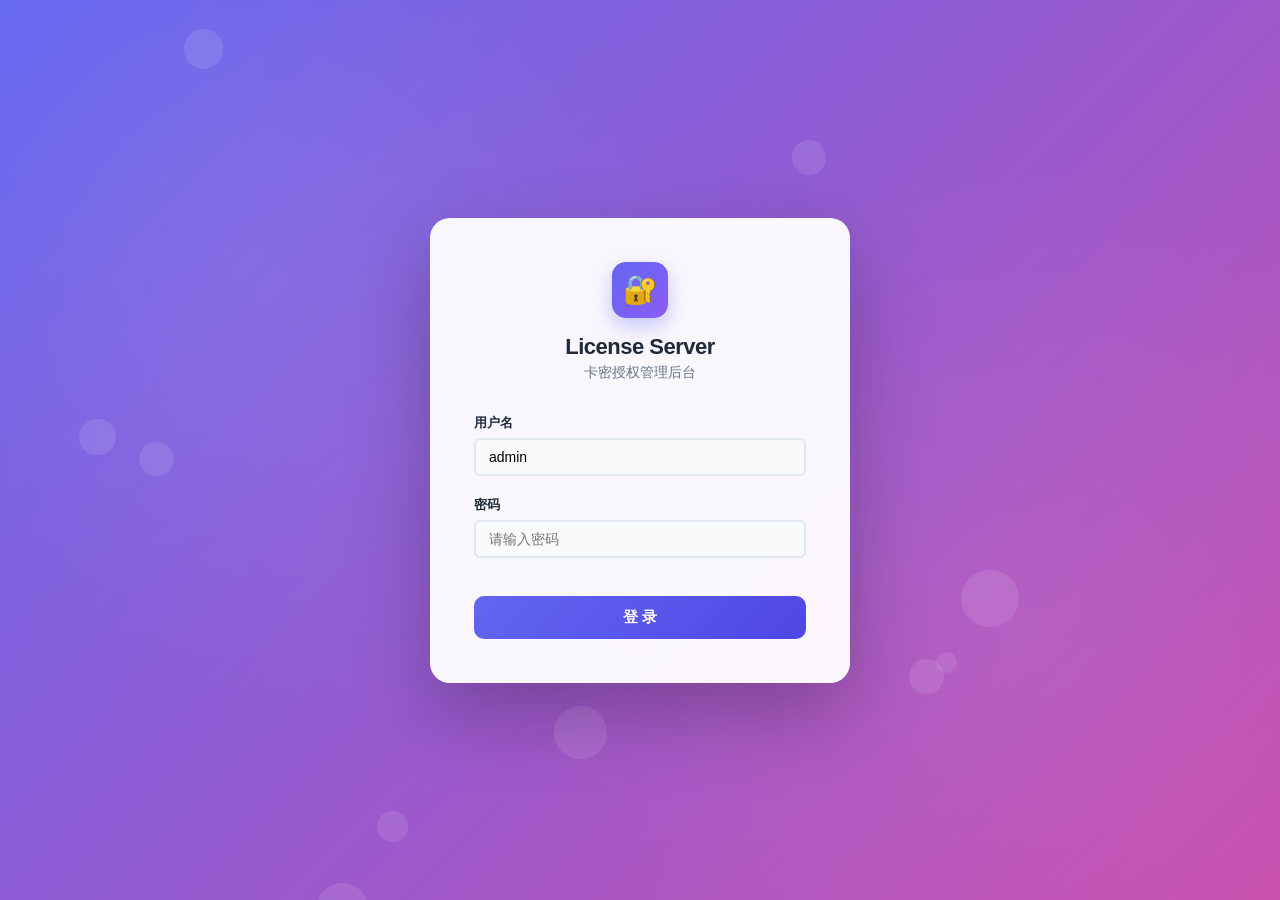
==== commit dc9c78d4: "完结存档" ====
--- a/app/static/index.html
+++ b/app/static/index.html
@@ -128,7 +128,7 @@
 table th{text-align:left;padding:12px 14px;background:linear-gradient(180deg,#f8fafc,#f1f5f9);color:var(--text2);font-weight:600;border-bottom:2px solid var(--border);white-space:nowrap;position:relative}
 table td{padding:11px 14px;border-bottom:1px solid #f1f5f9;white-space:nowrap;transition:background .15s}
 table tbody tr{transition:all .15s}
-table tbody tr:hover{background:linear-gradient(90deg,var(--primary-light),transparent);transform:translateX(2px)}
+table tbody tr:hover{background:linear-gradient(90deg,var(--primary-light),transparent)}
 table tbody tr:last-child td{border-bottom:none}
 table .checkbox-cell{width:44px}
 
@@ -207,6 +207,14 @@
 .checkbox{width:16px;height:16px;cursor:pointer;accent-color:var(--primary);transition:transform .15s}
 .checkbox:checked{transform:scale(1.15)}
 .table-actions{display:flex;gap:6px;flex-wrap:wrap}
+.ellipsis{overflow:hidden;text-overflow:ellipsis;white-space:nowrap;max-width:200px;cursor:help;position:relative}
+.ellipsis:hover{color:var(--primary)}
+.ellipsis-w-sm{max-width:120px}
+.ellipsis-w-md{max-width:180px}
+.ellipsis-w-lg{max-width:280px}
+.click-copy{cursor:pointer;transition:color .15s}
+.click-copy:hover{color:var(--primary)}
+.click-copy:active{color:var(--primary-dark)}
 .kv-list{display:flex;flex-direction:column;gap:10px}
 .kv-item{display:flex;justify-content:space-between;align-items:center;padding:12px 16px;background:linear-gradient(90deg,#f8fafc,transparent);border-radius:var(--radius-sm);border-left:3px solid var(--primary);transition:all .2s}
 .kv-item:hover{background:linear-gradient(90deg,var(--primary-light),transparent);transform:translateX(2px)}
@@ -214,6 +222,76 @@
 
 /* Skeleton loading */
 .skeleton{background:linear-gradient(90deg,#f1f5f9 25%,#e2e8f0 50%,#f1f5f9 75%);background-size:200px 100%;animation:shimmer 1.5s infinite;border-radius:4px}
+.grid-2{display:grid;grid-template-columns:1fr 1fr;gap:20px}
+.grid-2-sm{display:grid;grid-template-columns:1fr 1fr;gap:12px}
+
+/* ===== Mobile / Tablet ===== */
+.sidebar-toggle{display:none;align-items:center;justify-content:center;font-size:22px;background:none;color:var(--text);padding:6px 10px;border-radius:var(--radius-sm);transition:background .2s;flex-shrink:0}
+.sidebar-toggle:hover{background:var(--primary-light)}
+.sidebar-toggle:active{background:var(--primary-light)}
+.sidebar-overlay{display:none;position:fixed;inset:0;background:rgba(0,0,0,.45);z-index:99;backdrop-filter:blur(2px)}
+.sidebar-overlay.show{display:block;animation:fadeIn .2s ease}
+
+@media (max-width:1024px){
+  .sidebar{transform:translateX(-100%);transition:transform .3s cubic-bezier(.16,1,.3,1);box-shadow:none}
+  .sidebar.open{transform:translateX(0);box-shadow:4px 0 24px rgba(0,0,0,.15)}
+  .main{margin-left:0;min-height:auto}
+  .sidebar-toggle{display:flex}
+  .content{padding:20px;flex:none}
+  .app{min-height:auto}
+}
+
+@media (max-width:768px){
+  :root{--radius-lg:12px}
+  .content{padding:14px}
+  .header{height:52px;padding:0 14px}
+  .header .page-title{font-size:15px}
+  .header .page-title .title-bar{height:18px}
+  .header .user-info{padding:5px 8px}
+  .header .avatar{width:30px;height:30px;font-size:13px}
+  .stats-grid{grid-template-columns:repeat(2,1fr);gap:10px}
+  .stat-card{padding:14px}
+  .stat-card .stat-value{font-size:22px}
+  .stat-card .stat-icon{font-size:22px;right:12px;top:12px}
+  .stat-card .stat-label{font-size:12px}
+  .card{padding:14px;margin-bottom:14px}
+  .card-title{font-size:15px;margin-bottom:12px}
+  .filter-bar{flex-direction:column;align-items:stretch;gap:10px;padding:12px}
+  .filter-bar .form-group{min-width:0;width:100%}
+  .filter-bar .actions{justify-content:flex-end}
+  table{font-size:12px}
+  table th{padding:9px 10px}
+  table td{padding:8px 10px}
+  .modal{width:94vw;max-width:94vw;padding:18px;max-height:92vh}
+  .modal.wide{width:94vw;max-width:94vw}
+  .modal h3{font-size:16px;margin-bottom:16px}
+  .toast-container{top:10px;right:10px;left:10px}
+  .toast{max-width:none;font-size:13px;padding:12px 16px}
+  .form-row{flex-direction:column;gap:10px}
+  .form-group{min-width:0}
+  .pagination{flex-direction:column;gap:10px;align-items:stretch}
+  .pagination .page-btns{justify-content:center;flex-wrap:wrap}
+  .table-actions{gap:4px}
+  .btn{padding:7px 12px;font-size:12px}
+  .btn-sm{padding:4px 8px;font-size:11px}
+  .kv-item{padding:10px 12px}
+  .empty{padding:40px 16px}
+  .loading{padding:36px 16px}
+  .grid-2,.grid-2-sm{grid-template-columns:1fr;gap:14px}
+}
+
+@media (max-width:480px){
+  .stats-grid{grid-template-columns:1fr}
+  .login-card{width:92vw;padding:28px 22px}
+  .login-card h1{font-size:20px}
+  table th,table td{padding:6px 8px}
+  .mono{font-size:11px}
+  .copy-btn{font-size:11px;padding:1px 4px}
+  .header .user-info span:nth-child(2){display:none}
+  .sidebar{width:200px}
+  .sidebar .logo{padding:18px 16px;font-size:16px}
+  .sidebar nav a{padding:10px 16px;font-size:13px}
+}
 </style>
 </head>
 <body>
@@ -250,14 +328,17 @@
   setTimeout(()=>{el.style.opacity='0';el.style.transform='translateX(100%)';setTimeout(()=>el.remove(),300)},3000);
 }
 
-function fmtDate(s){if(!s)return '-';return s.replace('T',' ').replace('Z','');}
+function fmtDate(s){if(!s)return '-';let d=new Date(s);if(isNaN(d.getTime()))return s;return d.getFullYear()+'-'+String(d.getMonth()+1).padStart(2,'0')+'-'+String(d.getDate()).padStart(2,'0')+' '+String(d.getHours()).padStart(2,'0')+':'+String(d.getMinutes()).padStart(2,'0')+':'+String(d.getSeconds()).padStart(2,'0');}
 function fmtStatus(s){
   const m={UNUSED:['gray','未使用'],ACTIVE:['green','已激活'],EXPIRED:['orange','已过期'],DISABLED:['red','已禁用'],active:['green','活跃'],expired:['orange','过期'],revoked:['red','已撤销'],SUCCESS:['green','成功'],FAILED:['red','失败']};
   const v=m[s]||['gray',s];
   return `<span class="badge badge-${v[0]}">${v[1]}</span>`;
 }
 function escapeHtml(s){if(s==null)return '';return String(s).replace(/&/g,'&amp;').replace(/</g,'&lt;').replace(/>/g,'&gt;').replace(/"/g,'&quot;')}
-function copyText(text){navigator.clipboard.writeText(text).then(()=>toast('已复制到剪贴板','success')).catch(()=>toast('复制失败','error'));}
+function fmtAction(a){const m={verify:'验证',activate:'激活',heartbeat:'心跳',deactivate:'注销',login:'登录',logout:'登出',change_password:'修改密码',create_product:'创建产品',update_product:'更新产品',regenerate_api_key:'重置API Key',batch_generate:'批量生成',batch_enable:'批量启用',batch_disable:'批量禁用',batch_extend:'批量续期',update_license:'更新卡密',delete_license:'删除卡密',extend_license:'续期卡密',disable_license:'禁用卡密',enable_license:'启用卡密'};return m[a]||a}
+function copyText(text,label){const msg=label?('已复制'+label):'已复制到剪贴板';if(navigator.clipboard&&navigator.clipboard.writeText){navigator.clipboard.writeText(text).then(()=>toast(msg,'success')).catch(()=>fallbackCopy(text,msg));}else{fallbackCopy(text,msg);}}
+function fallbackCopy(text,msg){const ta=document.createElement('textarea');ta.value=text;ta.style.position='fixed';ta.style.opacity='0';document.body.appendChild(ta);ta.select();try{document.execCommand('copy');toast(msg,'success');}catch(e){toast('复制失败','error');}document.body.removeChild(ta);}
+function debounce(fn,ms=400){let t;return(...a)=>{clearTimeout(t);t=setTimeout(()=>fn(...a),ms)}}
 function showLoading(){return `<div class="loading"><span class="spinner"></span><span class="loading-dots"><span></span><span></span><span></span></span> 加载中</div>`}
 function showEmpty(msg){return `<div class="empty"><div class="empty-icon">📭</div>${msg||'暂无数据'}</div>`}
 
@@ -273,6 +354,7 @@
 };
 function navigate(hash){location.hash=hash;}
 function handleRoute(){
+  if(dashboardTimer){clearInterval(dashboardTimer);dashboardTimer=null}
   if(!token){renderLogin();return}
   let hash=location.hash.slice(1)||'dashboard';
   const route=routes[hash];
@@ -335,13 +417,15 @@
   const route=routes[activeHash]||routes['dashboard'];
   document.getElementById('app').innerHTML=`
   <div class="app">
-    <div class="sidebar">
+    <div class="sidebar" id="sidebar">
       <div class="logo"><div class="logo-icon">🔐</div>License Server</div>
-      <nav>${navHtml}</nav>
+      <nav id="navMenu">${navHtml}</nav>
       <div class="sidebar-footer"><span class="status-dot"></span>系统运行中 · v1.0.0</div>
     </div>
+    <div class="sidebar-overlay" id="sidebarOverlay"></div>
     <div class="main">
       <div class="header">
+        <button class="sidebar-toggle" id="sidebarToggle">☰</button>
         <div class="page-title"><span class="title-bar"></span>${route.title}</div>
         <div class="header-right">
           <div class="user-info" id="userInfo">
@@ -358,6 +442,12 @@
       <div class="content" id="content">${showLoading()}</div>
     </div>
   </div>`;
+  const sidebar=document.getElementById('sidebar'),overlay=document.getElementById('sidebarOverlay');
+  function closeSidebar(){sidebar.classList.remove('open');overlay.classList.remove('show')}
+  function openSidebar(){sidebar.classList.add('open');overlay.classList.add('show')}
+  document.getElementById('sidebarToggle').onclick=()=>{sidebar.classList.contains('open')?closeSidebar():openSidebar()};
+  overlay.onclick=closeSidebar;
+  document.getElementById('navMenu').onclick=()=>{if(window.innerWidth<=1024)closeSidebar()};
   document.getElementById('userInfo').onclick=(e)=>{e.stopPropagation();document.getElementById('userDropdown').classList.toggle('hidden');};
   document.addEventListener('click',()=>document.getElementById('userDropdown')?.classList.add('hidden'));
   document.getElementById('logoutBtn').onclick=async()=>{
@@ -370,9 +460,11 @@
 }
 
 /* ===================== Dashboard ===================== */
+let dashboardTimer=null;
 async function renderDashboard(){
   const c=document.getElementById('content');
-  try{
+  async function loadDashboard(){
+    try{
     const d=await api('/api/v1/admin/dashboard');
     const stats=[
       {label:'卡密总数',value:d.total_licenses,icon:'🔑',color:'blue'},
@@ -384,25 +476,116 @@
       {label:'今日验证',value:d.today_verifications,icon:'📡',color:'green'},
       {label:'今日激活',value:d.today_activations,icon:'🚀',color:'blue'},
     ];
+    const total=d.total_licenses||1;
+    const segs=[
+      {label:'已激活',val:d.active_count,color:'#10b981'},
+      {label:'未使用',val:d.unused_count,color:'#06b6d4'},
+      {label:'已过期',val:d.expired_count,color:'#f59e0b'},
+      {label:'已禁用',val:d.disabled_count,color:'#ef4444'},
+    ];
+    let conicDeg=0;const conicParts=[];
+    segs.forEach(s=>{const pct=s.val/total*100;if(pct>0){conicParts.push(`${s.color} ${conicDeg}deg ${conicDeg+pct*3.6}deg`);conicDeg+=pct*3.6;}});
+    const healthScore=d.total_licenses>0?Math.round(d.active_count/d.total_licenses*100):0;
+    const activityMax=Math.max(d.today_verifications,d.today_activations,1);
     c.innerHTML=`
+    <div style="display:flex;justify-content:space-between;margin-bottom:16px;align-items:center">
+      <div style="display:flex;align-items:center;gap:12px">
+        <span style="font-size:20px">📊</span><span style="font-size:16px;font-weight:700">数据概览</span>
+        <span style="color:var(--text3);font-size:12px;display:flex;align-items:center;gap:6px;margin-left:8px"><span style="width:8px;height:8px;border-radius:50%;background:var(--success);animation:pulse 2s infinite"></span>实时更新 · 15s</span>
+      </div>
+      <button class="btn btn-default btn-sm" onclick="loadDashboard()">🔄 刷新</button>
+    </div>
     <div class="stats-grid">${stats.map((s,i)=>`<div class="stat-card ${s.color}" style="animation-delay:${i*.06}s"><div class="stat-label">${s.label}</div><div class="stat-value">${s.value}</div><div class="stat-icon">${s.icon}</div></div>`).join('')}</div>
-    <div class="card" style="animation:slideUp .4s ease .3s backwards">
-      <div class="card-title"><span class="title-icon">📈 卡密状态分布</span></div>
-      <div id="distChart"></div>
+    <div class="grid-2" style="margin-bottom:20px">
+      <div class="card" style="animation:slideUp .4s ease .3s backwards">
+        <div class="card-title"><span class="title-icon">🥧 卡密状态分布</span></div>
+        <div style="display:flex;align-items:center;gap:32px;padding:12px 0">
+          <div style="position:relative;width:180px;height:180px;flex-shrink:0">
+            <div style="width:100%;height:100%;border-radius:50%;background:conic-gradient(${conicParts.join(',')||'#f1f5f9 0deg 360deg'});transition:background 1s ease;animation:scaleIn .5s ease .3s backwards"></div>
+            <div style="position:absolute;inset:28px;border-radius:50%;background:var(--card);display:flex;flex-direction:column;align-items:center;justify-content:center;box-shadow:inset 0 2px 8px rgba(0,0,0,.06)">
+              <span style="font-size:32px;font-weight:800;color:var(--primary)">${total}</span>
+              <span style="font-size:12px;color:var(--text3);margin-top:2px">总卡密数</span>
+            </div>
+          </div>
+          <div style="flex:1;display:flex;flex-direction:column;gap:14px">
+            ${segs.map(s=>{const pct=(s.val/total*100).toFixed(1);return `
+            <div style="display:flex;align-items:center;gap:10px;animation:fadeIn .3s ease backwards">
+              <span style="width:12px;height:12px;border-radius:4px;background:${s.color};box-shadow:0 2px 6px ${s.color}55;flex-shrink:0"></span>
+              <span style="font-weight:600;font-size:13px;flex:1">${s.label}</span>
+              <span style="font-weight:700;font-size:15px;color:${s.color}">${s.val}</span>
+              <span style="color:var(--text3);font-size:12px;width:48px;text-align:right">${pct}%</span>
+            </div>`;}).join('')}
+          </div>
+        </div>
+      </div>
+      <div class="card" style="animation:slideUp .4s ease .35s backwards">
+        <div class="card-title"><span class="title-icon">💚 卡密健康度</span></div>
+        <div style="display:flex;flex-direction:column;align-items:center;padding:16px 0">
+          <div style="position:relative;width:140px;height:140px">
+            <svg width="140" height="140" viewBox="0 0 140 140" style="transform:rotate(-90deg)">
+              <circle cx="70" cy="70" r="56" fill="none" stroke="#f1f5f9" stroke-width="12"/>
+              <circle cx="70" cy="70" r="56" fill="none" stroke="url(#healthGrad)" stroke-width="12" stroke-linecap="round"
+                stroke-dasharray="${healthScore*3.519} 999" style="transition:stroke-dasharray 1s cubic-bezier(.16,1,.3,1)"/>
+              <defs><linearGradient id="healthGrad" x1="0" y1="0" x2="1" y2="1"><stop offset="0%" stop-color="#10b981"/><stop offset="100%" stop-color="#06b6d4"/></linearGradient></defs>
+            </svg>
+            <div style="position:absolute;inset:0;display:flex;flex-direction:column;align-items:center;justify-content:center">
+              <span style="font-size:36px;font-weight:800;background:linear-gradient(135deg,#10b981,#06b6d4);-webkit-background-clip:text;-webkit-text-fill-color:transparent">${healthScore}</span>
+              <span style="font-size:11px;color:var(--text3)">健康度</span>
+            </div>
+          </div>
+          <div style="margin-top:16px;display:flex;gap:24px">
+            <div style="text-align:center"><div style="font-size:20px;font-weight:700;color:var(--success)">${d.active_count}</div><div style="font-size:11px;color:var(--text3)">活跃</div></div>
+            <div style="text-align:center"><div style="font-size:20px;font-weight:700;color:var(--warning)">${d.expired_count}</div><div style="font-size:11px;color:var(--text3)">过期</div></div>
+            <div style="text-align:center"><div style="font-size:20px;font-weight:700;color:var(--danger)">${d.disabled_count}</div><div style="font-size:11px;color:var(--text3)">禁用</div></div>
+          </div>
+        </div>
+      </div>
+    </div>
+    <div class="grid-2">
+      <div class="card" style="animation:slideUp .4s ease .4s backwards">
+        <div class="card-title"><span class="title-icon">📊 今日活动</span></div>
+        <div style="padding:12px 0">
+          <div style="margin-bottom:20px">
+            <div style="display:flex;justify-content:space-between;margin-bottom:8px"><span style="font-weight:600;font-size:13px;display:flex;align-items:center;gap:6px"><span style="width:10px;height:10px;border-radius:3px;background:var(--success)"></span>今日验证</span><span style="font-weight:700;color:var(--success)">${d.today_verifications}</span></div>
+            <div style="height:24px;background:#f1f5f9;border-radius:8px;overflow:hidden;position:relative">
+              <div class="act-bar" data-w="${d.today_verifications/activityMax*100}" style="height:100%;width:0;background:linear-gradient(90deg,#10b981,#34d399);border-radius:8px;transition:width 1s cubic-bezier(.16,1,.3,1);position:relative;overflow:hidden">
+                <div style="position:absolute;inset:0;background:linear-gradient(90deg,transparent,rgba(255,255,255,.25),transparent);background-size:200% 100%;animation:shimmer 2s infinite"></div>
+              </div>
+            </div>
+          </div>
+          <div>
+            <div style="display:flex;justify-content:space-between;margin-bottom:8px"><span style="font-weight:600;font-size:13px;display:flex;align-items:center;gap:6px"><span style="width:10px;height:10px;border-radius:3px;background:var(--info)"></span>今日激活</span><span style="font-weight:700;color:var(--info)">${d.today_activations}</span></div>
+            <div style="height:24px;background:#f1f5f9;border-radius:8px;overflow:hidden;position:relative">
+              <div class="act-bar" data-w="${d.today_activations/activityMax*100}" style="height:100%;width:0;background:linear-gradient(90deg,#3b82f6,#60a5fa);border-radius:8px;transition:width 1s cubic-bezier(.16,1,.3,1);position:relative;overflow:hidden">
+                <div style="position:absolute;inset:0;background:linear-gradient(90deg,transparent,rgba(255,255,255,.25),transparent);background-size:200% 100%;animation:shimmer 2s infinite"></div>
+              </div>
+            </div>
+          </div>
+        </div>
+      </div>
+      <div class="card" style="animation:slideUp .4s ease .45s backwards">
+        <div class="card-title"><span class="title-icon">⚡ 快捷操作</span></div>
+        <div class="grid-2-sm" style="padding:8px 0">
+          <a href="#licenses" style="display:flex;align-items:center;gap:10px;padding:14px;border-radius:var(--radius);background:linear-gradient(135deg,var(--primary-light),transparent);border:1px solid var(--primary-light);transition:all .2s" onmouseover="this.style.transform='translateY(-2px)';this.style.boxShadow='var(--shadow-md)'" onmouseout="this.style.transform='';this.style.boxShadow=''">
+            <span style="font-size:24px">🔑</span><div><div style="font-weight:600;font-size:13px">卡密管理</div><div style="font-size:11px;color:var(--text3)">生成·编辑·导出</div></div></a>
+          <a href="#products" style="display:flex;align-items:center;gap:10px;padding:14px;border-radius:var(--radius);background:linear-gradient(135deg,var(--success-light),transparent);border:1px solid var(--success-light);transition:all .2s" onmouseover="this.style.transform='translateY(-2px)';this.style.boxShadow='var(--shadow-md)'" onmouseout="this.style.transform='';this.style.boxShadow=''">
+            <span style="font-size:24px">📦</span><div><div style="font-weight:600;font-size:13px">产品管理</div><div style="font-size:11px;color:var(--text3)">创建·配置</div></div></a>
+          <a href="#sessions" style="display:flex;align-items:center;gap:10px;padding:14px;border-radius:var(--radius);background:linear-gradient(135deg,var(--purple-light),transparent);border:1px solid var(--purple-light);transition:all .2s" onmouseover="this.style.transform='translateY(-2px)';this.style.boxShadow='var(--shadow-md)'" onmouseout="this.style.transform='';this.style.boxShadow=''">
+            <span style="font-size:24px">🔗</span><div><div style="font-weight:600;font-size:13px">会话管理</div><div style="font-size:11px;color:var(--text3)">在线·监控</div></div></a>
+          <a href="#logs" style="display:flex;align-items:center;gap:10px;padding:14px;border-radius:var(--radius);background:linear-gradient(135deg,var(--warning-light),transparent);border:1px solid var(--warning-light);transition:all .2s" onmouseover="this.style.transform='translateY(-2px)';this.style.boxShadow='var(--shadow-md)'" onmouseout="this.style.transform='';this.style.boxShadow=''">
+            <span style="font-size:24px">📋</span><div><div style="font-weight:600;font-size:13px">使用日志</div><div style="font-size:11px;color:var(--text3)">查询·分析</div></div></a>
+        </div>
+      </div>
     </div>`;
-    const total=d.total_licenses||1;
-    const bars=[
-      {label:'已激活',val:d.active_count,color:'var(--success)'},
-      {label:'未使用',val:d.unused_count,color:'var(--cyan)'},
-      {label:'已过期',val:d.expired_count,color:'var(--warning)'},
-      {label:'已禁用',val:d.disabled_count,color:'var(--danger)'},
-    ];
-    document.getElementById('distChart').innerHTML=bars.map(b=>`
-      <div style="margin-bottom:16px">
-        <div style="display:flex;justify-content:space-between;margin-bottom:6px"><span style="font-weight:600;font-size:13px">${b.label}</span><span style="color:var(--text2);font-size:13px">${b.val} (${(b.val/total*100).toFixed(1)}%)</span></div>
-        <div style="height:10px;background:#f1f5f9;border-radius:5px;overflow:hidden"><div style="height:100%;width:${b.val/total*100}%;background:linear-gradient(90deg,${b.color},${b.color}aa);border-radius:5px;animation:barGrow .8s cubic-bezier(.16,1,.3,1);transition:width .3s"></div></div>
-      </div>`).join('');
-  }catch(err){c.innerHTML=`<div class="empty"><div class="empty-icon">⚠️</div>加载失败: ${escapeHtml(err.message)}</div>`}
+    requestAnimationFrame(()=>{
+      document.querySelectorAll('.act-bar').forEach((bar,i)=>{setTimeout(()=>{bar.style.width=bar.dataset.w+'%'},i*150+100)});
+    });
+    }catch(err){c.innerHTML=`<div class="empty"><div class="empty-icon">⚠️</div>加载失败: ${escapeHtml(err.message)}</div>`}
+  }
+  window.loadDashboard=loadDashboard;
+  loadDashboard();
+  if(dashboardTimer)clearInterval(dashboardTimer);
+  dashboardTimer=setInterval(()=>{if(document.getElementById('content'))loadDashboard()},15000);
 }
 
 /* ===================== Licenses ===================== */
@@ -421,14 +604,15 @@
       <span class="title-icon">🔑 卡密列表</span>
       <div style="display:flex;gap:8px">
         <button class="btn btn-primary" onclick="showGenerateModal()">✨ 批量生成</button>
-        <button class="btn btn-default" onclick="exportLicenses()">📥 导出</button>
+        <button class="btn btn-default" onclick="exportLicenses()">📥 导出选中</button>
+        <button class="btn btn-default" onclick="loadLicenses()">🔄 刷新</button>
       </div>
     </div>
     <div class="filter-bar">
       <div class="form-group"><label>产品</label><select id="fProduct" onchange="licenseFilters.product_id=this.value;licenseFilters.page=1;loadLicenses()"><option value="">全部</option>${productCache.map(p=>`<option value="${p.product_id}">${escapeHtml(p.product_name)}</option>`).join('')}</select></div>
       <div class="form-group"><label>状态</label><select id="fStatus" onchange="licenseFilters.status=this.value;licenseFilters.page=1;loadLicenses()"><option value="">全部</option><option value="UNUSED">未使用</option><option value="ACTIVE">已激活</option><option value="EXPIRED">已过期</option><option value="DISABLED">已禁用</option></select></div>
-      <div class="form-group" style="min-width:220px"><label>关键词</label><input type="text" id="fKeyword" placeholder="🔍 卡密/ID/备注" onkeyup="if(event.key==='Enter'){licenseFilters.keyword=this.value;licenseFilters.page=1;loadLicenses()}"></div>
-      <div class="actions"><button class="btn btn-primary btn-sm" onclick="licenseFilters.keyword=document.getElementById('fKeyword').value;licenseFilters.page=1;loadLicenses()">查询</button><button class="btn btn-default btn-sm" onclick="resetLicenseFilters()">重置</button></div>
+      <div class="form-group" style="min-width:220px"><label>关键词</label><input type="text" id="fKeyword" placeholder="🔍 卡密/ID/备注" oninput="clearTimeout(this._t);this._t=setTimeout(()=>{licenseFilters.keyword=this.value;licenseFilters.page=1;loadLicenses()},400)"></div>
+      <div class="actions"><button class="btn btn-default btn-sm" onclick="resetLicenseFilters()">重置</button></div>
     </div>
     <div id="licenseBatchBar" class="hidden" style="display:flex;gap:10px;align-items:center;margin-bottom:14px;padding:12px 16px;background:linear-gradient(90deg,var(--primary-light),transparent);border-radius:var(--radius);border:1px solid var(--primary-light);animation:slideUp .2s ease">
       <span id="selectedCount" style="font-weight:600;color:var(--primary)">已选 0 项</span>
@@ -464,17 +648,18 @@
     <div class="table-wrap"><table>
       <thead><tr>
         <th class="checkbox-cell"><input type="checkbox" class="checkbox" id="selectAll" onchange="toggleSelectAll(this.checked)"></th>
-        <th>卡密</th><th>卡密ID</th><th>产品</th><th>时长</th><th>状态</th><th>备注</th><th>创建时间</th><th>激活时间</th><th>到期时间</th><th>操作</th>
+        <th>卡密</th><th>卡密ID</th><th>产品</th><th>时长</th><th>状态</th><th>单机</th><th>备注</th><th>创建时间</th><th>激活时间</th><th>到期时间</th><th>操作</th>
       </tr></thead>
       <tbody>${items.map((l,i)=>`
         <tr style="animation:fadeIn .2s ease ${i*.02}s backwards">
           <td class="checkbox-cell"><input type="checkbox" class="checkbox lic-check" value="${l.license_id}" ${selectedLicenses.has(l.license_id)?'checked':''} onchange="toggleSelect('${l.license_id}',this.checked)"></td>
-          <td class="mono">${escapeHtml(l.license_key)} <span class="copy-btn" onclick="copyText('${escapeHtml(l.license_key)}')">复制</span></td>
-          <td class="mono">${escapeHtml(l.license_id)}</td>
-          <td>${escapeHtml(l.product_id)}</td>
+          <td class="mono ellipsis ellipsis-w-md click-copy" title="${escapeHtml(l.license_key)}" onclick="copyText('${escapeHtml(l.license_key)}','卡密')">${escapeHtml(l.license_key)}</td>
+          <td class="mono ellipsis ellipsis-w-sm click-copy" title="${escapeHtml(l.license_id)}" onclick="copyText('${escapeHtml(l.license_id)}','卡密ID')">${escapeHtml(l.license_id)}</td>
+          <td class="ellipsis ellipsis-w-sm click-copy" title="${escapeHtml(l.product_id)}" onclick="copyText('${escapeHtml(l.product_id)}','产品ID')">${escapeHtml(l.product_id)}</td>
           <td>${l.duration} ${l.duration_unit==='minute'?'分钟':l.duration_unit==='hour'?'小时':'天'}</td>
           <td>${fmtStatus(l.status)}</td>
-          <td>${escapeHtml(l.remark||'-')}</td>
+          <td>${l.bind_machine?'<span class="badge badge-purple">是</span>':'<span class="badge badge-gray">否</span>'}</td>
+          <td class="ellipsis ellipsis-w-md" title="${escapeHtml(l.remark||'-')}">${escapeHtml(l.remark||'-')}</td>
           <td>${fmtDate(l.created_at)}</td>
           <td>${fmtDate(l.activated_at)}</td>
           <td>${fmtDate(l.expire_at)}</td>
@@ -540,11 +725,12 @@
       <div class="form-group"><label>单位</label><select id="genUnit"><option value="minute">分钟</option><option value="hour">小时</option><option value="day" selected>天</option></select></div>
     </div>
     <div class="form-group"><label>备注（可选）</label><input type="text" id="genRemark" placeholder="备注信息"></div>
+    <div class="form-group"><label style="display:flex;align-items:center;gap:8px;cursor:pointer"><input type="checkbox" id="genBindMachine" style="width:16px;height:16px;accent-color:var(--primary)"> 单机绑定（仅允许1台设备使用，支持顶号）</label></div>
     <div class="modal-footer"><button class="btn btn-default" onclick="this.closest('.modal-overlay').remove()">取消</button><button class="btn btn-primary" id="genBtn">✨ 生成</button></div>
   </div>`;
   document.body.appendChild(m);m.onclick=e=>{if(e.target===m)m.remove()};
   document.getElementById('genBtn').onclick=async()=>{
-    const body={product_id:document.getElementById('genProduct').value,count:parseInt(document.getElementById('genCount').value),duration:parseInt(document.getElementById('genDuration').value),duration_unit:document.getElementById('genUnit').value,remark:document.getElementById('genRemark').value||null};
+    const body={product_id:document.getElementById('genProduct').value,count:parseInt(document.getElementById('genCount').value),duration:parseInt(document.getElementById('genDuration').value),duration_unit:document.getElementById('genUnit').value,remark:document.getElementById('genRemark').value||null,bind_machine:document.getElementById('genBindMachine').checked};
     if(!body.count||body.count<1){toast('数量必须大于0','error');return}
     if(!body.duration||body.duration<1){toast('有效期必须大于0','error');return}
     try{const btn=document.getElementById('genBtn');btn.disabled=true;btn.textContent='生成中...';const d=await api('/api/v1/admin/licenses/batch-generate',{method:'POST',body:JSON.stringify(body)});m.remove();toast(`成功生成 ${d.count} 个卡密`,'success');loadLicenses();}catch(err){toast(err.message,'error');document.getElementById('genBtn').disabled=false;document.getElementById('genBtn').textContent='✨ 生成'}
@@ -577,11 +763,12 @@
   try{const l=await api(`/api/v1/admin/licenses/${id}`);
     document.getElementById('detailBody').innerHTML=`
     <div class="kv-list">
-      <div class="kv-item"><span class="k">卡密</span><span class="v mono">${escapeHtml(l.license_key)} <span class="copy-btn" onclick="copyText('${escapeHtml(l.license_key)}')">复制</span></span></div>
-      <div class="kv-item"><span class="k">卡密ID</span><span class="v mono">${escapeHtml(l.license_id)}</span></div>
-      <div class="kv-item"><span class="k">产品ID</span><span class="v">${escapeHtml(l.product_id)}</span></div>
+      <div class="kv-item"><span class="k">卡密</span><span class="v mono click-copy" onclick="copyText('${escapeHtml(l.license_key)}','卡密')">${escapeHtml(l.license_key)}</span></div>
+      <div class="kv-item"><span class="k">卡密ID</span><span class="v mono click-copy" onclick="copyText('${escapeHtml(l.license_id)}','卡密ID')">${escapeHtml(l.license_id)}</span></div>
+      <div class="kv-item"><span class="k">产品ID</span><span class="v click-copy" onclick="copyText('${escapeHtml(l.product_id)}','产品ID')">${escapeHtml(l.product_id)}</span></div>
       <div class="kv-item"><span class="k">时长</span><span class="v">${l.duration} ${l.duration_unit}</span></div>
       <div class="kv-item"><span class="k">状态</span><span class="v">${fmtStatus(l.status)}</span></div>
+      <div class="kv-item"><span class="k">单机绑定</span><span class="v">${l.bind_machine?'是':'否'}</span></div>
       <div class="kv-item"><span class="k">备注</span><span class="v">${escapeHtml(l.remark||'-')}</span></div>
       <div class="kv-item"><span class="k">创建时间</span><span class="v">${fmtDate(l.created_at)}</span></div>
       <div class="kv-item"><span class="k">激活时间</span><span class="v">${fmtDate(l.activated_at)}</span></div>
@@ -593,7 +780,9 @@
 }
 
 async function exportLicenses(){
-  try{const body={format:'csv'};if(licenseFilters.product_id)body.product_id=licenseFilters.product_id;if(licenseFilters.status)body.status=licenseFilters.status;
+  try{const body={format:'csv'};
+    if(selectedLicenses.size>0){body.license_ids=Array.from(selectedLicenses);}
+    else{if(licenseFilters.product_id)body.product_id=licenseFilters.product_id;if(licenseFilters.status)body.status=licenseFilters.status;}
     const d=await api('/api/v1/admin/licenses/export',{method:'POST',body:JSON.stringify(body)});
     const blob=new Blob([d.content],{type:'text/csv'});const url=URL.createObjectURL(blob);const a=document.createElement('a');a.href=url;a.download='licenses.csv';a.click();URL.revokeObjectURL(url);
     toast(`已导出 ${d.count} 条`,'success');
@@ -601,33 +790,49 @@
 }
 
 /* ===================== Products ===================== */
+let productKeyword='';
 async function renderProducts(){
   const c=document.getElementById('content');
-  c.innerHTML=`<div class="card"><div class="card-title"><span class="title-icon">📦 产品列表</span><button class="btn btn-primary" onclick="showProductModal()">✨ 创建产品</button></div><div id="productTable">${showLoading()}</div></div>`;
+  c.innerHTML=`<div class="card"><div class="card-title"><span class="title-icon">📦 产品列表</span><button class="btn btn-primary" onclick="showProductModal()">✨ 创建产品</button></div>
+    <div class="filter-bar">
+      <div class="form-group" style="min-width:260px"><label>关键词搜索</label><input type="text" id="pKeyword" placeholder="🔍 产品名称 / 产品ID / 描述 / API Key" value="${escapeHtml(productKeyword)}" oninput="productKeyword=this.value;renderProductTable()"></div>
+      <div class="actions"><button class="btn btn-default btn-sm" onclick="productKeyword='';renderProducts()">重置</button></div>
+    </div>
+    <div id="productTable">${showLoading()}</div></div>`;
   try{
-    const d=await api('/api/v1/admin/products');productCache=d.items||[];const items=productCache;
-    if(items.length===0){document.getElementById('productTable').innerHTML=showEmpty('暂无产品，请点击"创建产品"按钮');return}
-    document.getElementById('productTable').innerHTML=`
-    <div class="table-wrap"><table>
-      <thead><tr><th>产品名称</th><th>产品ID</th><th>API Key</th><th>状态</th><th>描述</th><th>创建时间</th><th>操作</th></tr></thead>
-      <tbody>${items.map((p,i)=>`<tr style="animation:fadeIn .2s ease ${i*.03}s backwards">
-        <td style="font-weight:600">${escapeHtml(p.product_name)}</td>
-        <td class="mono">${escapeHtml(p.product_id)}</td>
-        <td class="mono">${escapeHtml(p.api_key?.slice(0,16))}... <span class="copy-btn" onclick="copyText('${escapeHtml(p.api_key)}')">复制</span></td>
-        <td>${fmtStatus(p.status)}</td>
-        <td>${escapeHtml(p.description||'-')}</td>
-        <td>${fmtDate(p.created_at)}</td>
-        <td><div class="table-actions"><button class="btn btn-default btn-sm" onclick="showProductModal('${p.product_id}')">编辑</button><button class="btn btn-primary btn-sm" onclick="regenKey('${p.product_id}')">重置Key</button></div></td>
-      </tr>`).join('')}</tbody>
-    </table></div>`;
+    const d=await api('/api/v1/admin/products');productCache=d.items||[];
+    renderProductTable();
   }catch(err){document.getElementById('productTable').innerHTML=`<div class="empty"><div class="empty-icon">⚠️</div>加载失败: ${escapeHtml(err.message)}</div>`}
+}
+
+function renderProductTable(){
+  const t=document.getElementById('productTable');if(!t)return;
+  let items=productCache;
+  if(productKeyword){
+    const kw=productKeyword.toLowerCase();
+    items=items.filter(p=>(p.product_name||'').toLowerCase().includes(kw)||(p.product_id||'').toLowerCase().includes(kw)||(p.description||'').toLowerCase().includes(kw)||(p.api_key||'').toLowerCase().includes(kw));
+  }
+  if(items.length===0){t.innerHTML=showEmpty(productKeyword?'未找到匹配的产品':'暂无产品，请点击"创建产品"按钮');return}
+  t.innerHTML=`
+  <div class="table-wrap"><table>
+    <thead><tr><th>产品名称</th><th>产品ID</th><th>API Key</th><th>状态</th><th>描述</th><th>创建时间</th><th>操作</th></tr></thead>
+    <tbody>${items.map((p,i)=>`<tr style="animation:fadeIn .2s ease ${i*.03}s backwards">
+      <td class="ellipsis ellipsis-w-md" title="${escapeHtml(p.product_name)}" style="font-weight:600">${escapeHtml(p.product_name)}</td>
+      <td class="mono ellipsis ellipsis-w-sm click-copy" title="${escapeHtml(p.product_id)}" onclick="copyText('${escapeHtml(p.product_id)}','产品ID')">${escapeHtml(p.product_id)}</td>
+      <td class="mono ellipsis ellipsis-w-md click-copy" title="${escapeHtml(p.api_key||'')}" onclick="copyText('${escapeHtml(p.api_key)}','API Key')">${escapeHtml(p.api_key?.slice(0,16))}...</td>
+      <td>${fmtStatus(p.status)}</td>
+      <td class="ellipsis ellipsis-w-lg" title="${escapeHtml(p.description||'-')}">${escapeHtml(p.description||'-')}</td>
+      <td>${fmtDate(p.created_at)}</td>
+      <td><div class="table-actions"><button class="btn btn-default btn-sm" onclick="showProductModal('${p.product_id}')">编辑</button><button class="btn btn-primary btn-sm" onclick="regenKey('${p.product_id}')">重置Key</button></div></td>
+    </tr>`).join('')}</tbody>
+  </table></div>`;
 }
 
 function showProductModal(existingId){
   const p=existingId?productCache.find(x=>x.product_id===existingId):null;
   const m=document.createElement('div');m.className='modal-overlay';
   m.innerHTML=`<div class="modal"><h3>${p?'编辑产品':'创建产品'}</h3>
-    <div class="form-group"><label>产品ID</label><input type="text" id="pId" value="${p?escapeHtml(p.product_id):''}" ${p?'disabled':''} placeholder="字母数字下划线横线"></div>
+    <div class="form-group"><label>产品ID</label><input type="text" id="pId" value="${p?escapeHtml(p.product_id):''}" ${p?'disabled':''} placeholder="字母数字下划线横线，支持中文"></div>
     <div class="form-group"><label>产品名称</label><input type="text" id="pName" value="${p?escapeHtml(p.product_name):''}" placeholder="产品显示名称"></div>
     <div class="form-group"><label>描述</label><textarea id="pDesc">${p?escapeHtml(p.description||''):''}</textarea></div>
     ${p?`<div class="form-group"><label>状态</label><select id="pStatus"><option value="active" ${p.status==='active'?'selected':''}>启用</option><option value="disabled" ${p.status==='disabled'?'selected':''}>禁用</option></select></div>`:''}
@@ -650,10 +855,9 @@
   const c=document.getElementById('content');if(productCache.length===0)await loadProducts();
   c.innerHTML=`<div class="card"><div class="card-title"><span class="title-icon">🔗 会话列表</span></div>
     <div class="filter-bar">
-      <div class="form-group"><label>卡密ID</label><input type="text" id="sLic" placeholder="精确匹配" onkeyup="if(event.key==='Enter'){sessionFilters.license_id=this.value;sessionFilters.page=1;loadSessions()}"></div>
+      <div class="form-group"><label>卡密ID</label><input type="text" id="sLic" placeholder="精确匹配" oninput="clearTimeout(this._t);this._t=setTimeout(()=>{sessionFilters.license_id=this.value;sessionFilters.page=1;loadSessions()},400)"></div>
       <div class="form-group"><label>产品</label><select id="sProduct" onchange="sessionFilters.product_id=this.value;sessionFilters.page=1;loadSessions()"><option value="">全部</option>${productCache.map(p=>`<option value="${p.product_id}">${escapeHtml(p.product_name)}</option>`).join('')}</select></div>
       <div class="form-group"><label>状态</label><select id="sStatus" onchange="sessionFilters.status=this.value;sessionFilters.page=1;loadSessions()"><option value="">全部</option><option value="active">活跃</option><option value="expired">过期</option><option value="revoked">已撤销</option></select></div>
-      <div class="actions"><button class="btn btn-primary btn-sm" onclick="sessionFilters.license_id=document.getElementById('sLic').value;sessionFilters.page=1;loadSessions()">查询</button></div>
     </div>
     <div id="sessionTable">${showLoading()}</div></div>`;
   loadSessions();
@@ -672,9 +876,9 @@
     t.innerHTML=`<div class="table-wrap"><table>
       <thead><tr><th>会话ID</th><th>卡密ID</th><th>产品</th><th>机器ID</th><th>IP</th><th>状态</th><th>创建时间</th><th>最后心跳</th><th>到期时间</th></tr></thead>
       <tbody>${items.map((s,i)=>`<tr style="animation:fadeIn .2s ease ${i*.02}s backwards">
-        <td class="mono">${escapeHtml(s.session_id?.slice(0,16))}...</td><td class="mono">${escapeHtml(s.license_id?.slice(0,16))}...</td>
-        <td>${escapeHtml(s.product_id)}</td><td class="mono">${escapeHtml(s.machine_id?.slice(0,20)||'-')}</td>
-        <td>${escapeHtml(s.ip||'-')}</td><td>${fmtStatus(s.status)}</td>
+        <td class="mono ellipsis ellipsis-w-sm click-copy" title="${escapeHtml(s.session_id||'')}" onclick="copyText('${escapeHtml(s.session_id)}','会话ID')">${escapeHtml(s.session_id?.slice(0,16))}...</td><td class="mono ellipsis ellipsis-w-sm click-copy" title="${escapeHtml(s.license_id||'')}" onclick="copyText('${escapeHtml(s.license_id)}','卡密ID')">${escapeHtml(s.license_id?.slice(0,16))}...</td>
+        <td class="ellipsis ellipsis-w-sm click-copy" title="${escapeHtml(s.product_id||'')}" onclick="copyText('${escapeHtml(s.product_id)}','产品ID')">${escapeHtml(s.product_id)}</td><td class="mono ellipsis ellipsis-w-md click-copy" title="${escapeHtml(s.machine_id||'')}" onclick="copyText('${escapeHtml(s.machine_id||'')}','机器ID')">${escapeHtml(s.machine_id?.slice(0,20)||'-')}</td>
+        <td class="ellipsis ellipsis-w-sm" title="${escapeHtml(s.ip||'')}">${escapeHtml(s.ip||'-')}</td><td>${fmtStatus(s.status)}</td>
         <td>${fmtDate(s.created_at)}</td><td>${fmtDate(s.last_seen_at)}</td><td>${fmtDate(s.expire_at)}</td>
       </tr>`).join('')}</tbody></table></div>`;
     const total=d.total,totalPages=Math.ceil(total/sessionFilters.page_size)||1;
@@ -688,11 +892,10 @@
   const c=document.getElementById('content');if(productCache.length===0)await loadProducts();
   c.innerHTML=`<div class="card"><div class="card-title"><span class="title-icon">📋 使用日志</span><button class="btn btn-default btn-sm" onclick="logFilters={license_id:'',product_id:'',ip:'',machine_id:'',result:'',page:1,page_size:20};renderLogs()">重置</button></div>
     <div class="filter-bar">
-      <div class="form-group"><label>卡密ID</label><input type="text" id="lLic" onkeyup="if(event.key==='Enter'){logFilters.license_id=this.value;logFilters.page=1;loadLogs()}"></div>
+      <div class="form-group"><label>卡密ID</label><input type="text" id="lLic" oninput="clearTimeout(this._t);this._t=setTimeout(()=>{logFilters.license_id=this.value;logFilters.page=1;loadLogs()},400)"></div>
       <div class="form-group"><label>产品</label><select id="lProduct" onchange="logFilters.product_id=this.value;logFilters.page=1;loadLogs()"><option value="">全部</option>${productCache.map(p=>`<option value="${p.product_id}">${escapeHtml(p.product_name)}</option>`).join('')}</select></div>
-      <div class="form-group"><label>IP</label><input type="text" id="lIp" onkeyup="if(event.key==='Enter'){logFilters.ip=this.value;logFilters.page=1;loadLogs()}"></div>
+      <div class="form-group"><label>IP</label><input type="text" id="lIp" oninput="clearTimeout(this._t);this._t=setTimeout(()=>{logFilters.ip=this.value;logFilters.page=1;loadLogs()},400)"></div>
       <div class="form-group"><label>结果</label><select id="lResult" onchange="logFilters.result=this.value;logFilters.page=1;loadLogs()"><option value="">全部</option><option value="SUCCESS">成功</option><option value="FAILED">失败</option></select></div>
-      <div class="actions"><button class="btn btn-primary btn-sm" onclick="logFilters.license_id=document.getElementById('lLic').value;logFilters.ip=document.getElementById('lIp').value;logFilters.page=1;loadLogs()">查询</button></div>
     </div>
     <div id="logTable">${showLoading()}</div></div>`;
   loadLogs();
@@ -713,10 +916,10 @@
     t.innerHTML=`<div class="table-wrap"><table>
       <thead><tr><th>时间</th><th>动作</th><th>卡密ID</th><th>产品</th><th>IP</th><th>地区</th><th>机器ID</th><th>版本</th><th>结果</th></tr></thead>
       <tbody>${items.map((l,i)=>`<tr style="animation:fadeIn .2s ease ${i*.01}s backwards">
-        <td>${fmtDate(l.request_time)}</td><td><span class="badge badge-blue">${escapeHtml(l.action||'-')}</span></td>
-        <td class="mono">${escapeHtml(l.license_id?.slice(0,16)||'-')}...</td><td>${escapeHtml(l.product_id||'-')}</td>
-        <td>${escapeHtml(l.ip||'-')}</td><td>${escapeHtml([l.country,l.region,l.city].filter(Boolean).join(' / ')||'-')}</td>
-        <td class="mono">${escapeHtml(l.machine_id?.slice(0,20)||'-')}</td><td>${escapeHtml(l.client_version||'-')}</td><td>${fmtStatus(l.result)}</td>
+        <td>${fmtDate(l.request_time)}</td><td><span class="badge badge-blue">${fmtAction(l.action||'-')}</span></td>
+        <td class="mono ellipsis ellipsis-w-sm click-copy" title="${escapeHtml(l.license_id||'')}" onclick="copyText('${escapeHtml(l.license_id||'')}','卡密ID')">${escapeHtml(l.license_id?.slice(0,16)||'-')}...</td><td class="ellipsis ellipsis-w-sm click-copy" title="${escapeHtml(l.product_id||'')}" onclick="copyText('${escapeHtml(l.product_id||'')}','产品ID')">${escapeHtml(l.product_id||'-')}</td>
+        <td class="ellipsis ellipsis-w-sm" title="${escapeHtml(l.ip||'')}">${escapeHtml(l.ip||'-')}</td><td class="ellipsis ellipsis-w-md" title="${escapeHtml([l.country,l.region,l.city].filter(Boolean).join(' / ')||'-')}">${escapeHtml([l.country,l.region,l.city].filter(Boolean).join(' / ')||'-')}</td>
+        <td class="mono ellipsis ellipsis-w-md click-copy" title="${escapeHtml(l.machine_id||'')}" onclick="copyText('${escapeHtml(l.machine_id||'')}','机器ID')">${escapeHtml(l.machine_id?.slice(0,20)||'-')}</td><td class="ellipsis ellipsis-w-sm" title="${escapeHtml(l.client_version||'')}">${escapeHtml(l.client_version||'-')}</td><td>${fmtStatus(l.result)}</td>
       </tr>`).join('')}</tbody></table></div>`;
     const total=d.total,totalPages=Math.ceil(total/logFilters.page_size)||1;
     if(totalPages>1){let btns='';const cur=logFilters.page,start=Math.max(1,cur-2),end=Math.min(totalPages,cur+2);for(let i=start;i<=end;i++)btns+=`<button class="${i===cur?'current':''}" onclick="logFilters.page=${i};loadLogs()">${i}</button>`;const pg=document.createElement('div');pg.className='pagination';pg.innerHTML=`<div class="page-info">共 ${total} 条，第 ${cur}/${totalPages} 页</div><div class="page-btns">${btns}</div>`;t.appendChild(pg);}
@@ -734,10 +937,10 @@
     document.getElementById('adminLogTable').innerHTML=`<div class="table-wrap"><table>
       <thead><tr><th>时间</th><th>管理员</th><th>动作</th><th>目标类型</th><th>目标ID</th><th>IP</th><th>详情</th><th>结果</th></tr></thead>
       <tbody>${items.map((l,i)=>`<tr style="animation:fadeIn .2s ease ${i*.01}s backwards">
-        <td>${fmtDate(l.created_at)}</td><td style="font-weight:600">${escapeHtml(l.admin_username||'-')}</td>
-        <td><span class="badge badge-purple">${escapeHtml(l.action)}</span></td><td>${escapeHtml(l.target_type||'-')}</td>
-        <td class="mono">${escapeHtml(l.target_id||'-')}</td><td>${escapeHtml(l.ip||'-')}</td>
-        <td class="mono">${escapeHtml(l.details||'-')}</td><td>${fmtStatus(l.result)}</td>
+        <td>${fmtDate(l.created_at)}</td><td style="font-weight:600" class="ellipsis ellipsis-w-sm" title="${escapeHtml(l.admin_username||'')}">${escapeHtml(l.admin_username||'-')}</td>
+        <td><span class="badge badge-purple">${fmtAction(l.action)}</span></td><td class="ellipsis ellipsis-w-sm" title="${escapeHtml(l.target_type||'')}">${escapeHtml(l.target_type==='license'?'卡密':l.target_type==='product'?'产品':l.target_type||'-')}</td>
+        <td class="mono ellipsis ellipsis-w-sm click-copy" title="${escapeHtml(l.target_id||'')}" onclick="copyText('${escapeHtml(l.target_id||'')}','目标ID')">${escapeHtml(l.target_id||'-')}</td><td class="ellipsis ellipsis-w-sm" title="${escapeHtml(l.ip||'')}">${escapeHtml(l.ip||'-')}</td>
+        <td class="mono ellipsis ellipsis-w-lg" title="${escapeHtml(l.details||'')}">${escapeHtml(l.details||'-')}</td><td>${fmtStatus(l.result)}</td>
       </tr>`).join('')}</tbody></table></div>`;
     const total=d.total,totalPages=Math.ceil(total/20)||1;
     if(totalPages>1){let btns='';const cur=adminLogPage,start=Math.max(1,cur-2),end=Math.min(totalPages,cur+2);for(let i=start;i<=end;i++)btns+=`<button class="${i===cur?'current':''}" onclick="adminLogPage=${i};renderAdminLogs()">${i}</button>`;const pg=document.createElement('div');pg.className='pagination';pg.innerHTML=`<div class="page-info">共 ${total} 条，第 ${cur}/${totalPages} 页</div><div class="page-btns">${btns}</div>`;document.getElementById('adminLogTable').appendChild(pg);}
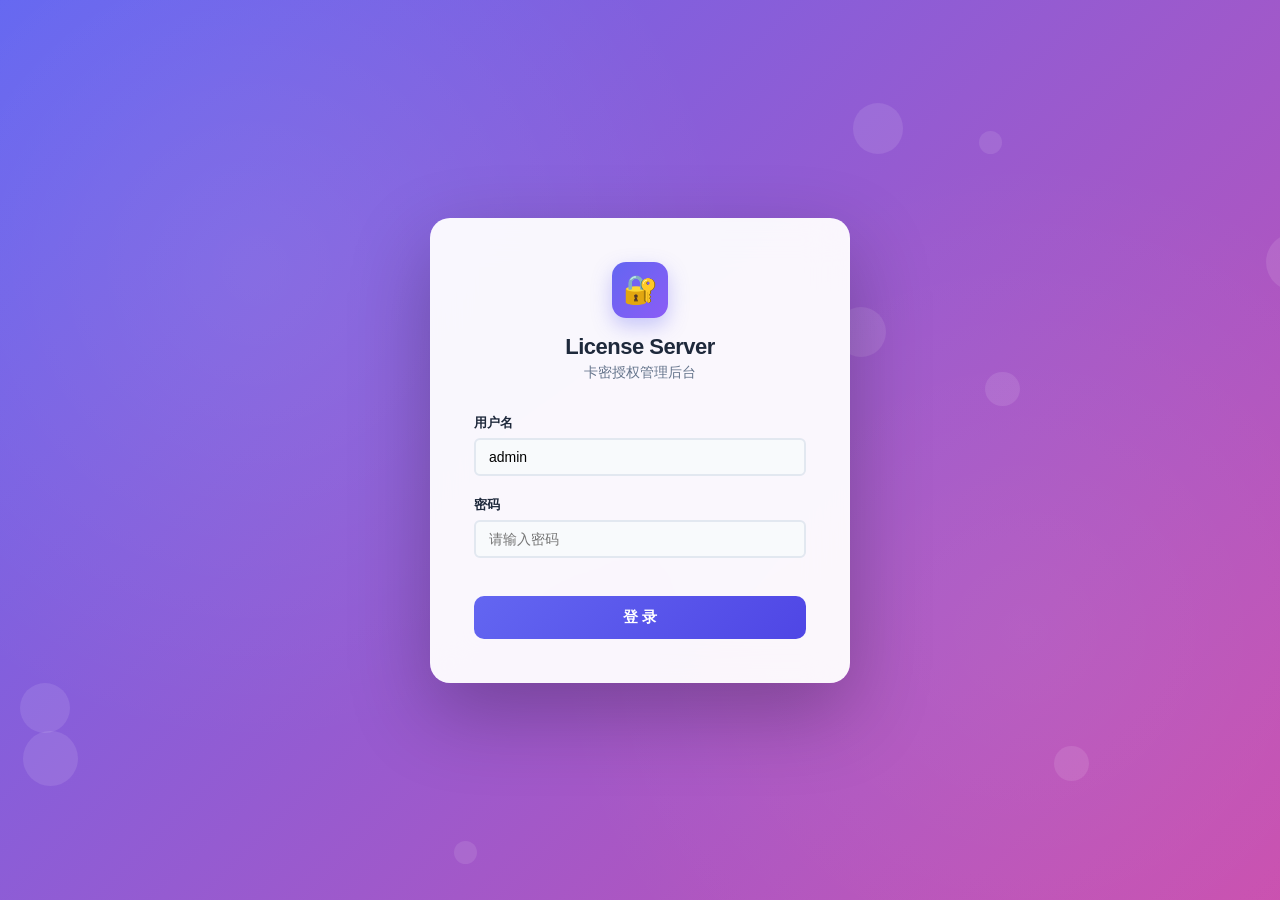
==== commit 707752ec: "feat: 新增统一客户端 UI 模板与会话过期自动处理 客户端 UI 模板 (client/template/) - 统一卡密验证界面，支持日夜主题切换，默认日间 - 获取卡密支持跳转链接 / 联系" ====
--- a/app/static/index.html
+++ b/app/static/index.html
@@ -62,6 +62,8 @@
 .login-card .btn-login:hover{transform:translateY(-2px);box-shadow:0 8px 20px var(--primary-glow)}
 .login-card .btn-login:active{transform:translateY(0)}
 .login-error{color:var(--danger);text-align:center;margin-top:12px;font-size:13px;min-height:18px;transition:all .2s}
+.login-notice{display:none;align-items:flex-start;gap:8px;background:rgba(245,158,11,.12);border:1px solid rgba(245,158,11,.35);color:#b45309;border-radius:var(--radius);padding:10px 12px;font-size:13px;line-height:1.5;margin-bottom:18px;text-align:left}
+.login-notice.show{display:flex;animation:slideUp .3s ease}
 
 /* ===== Layout ===== */
 .app{display:flex;min-height:100vh}
@@ -302,20 +304,132 @@
 const API_BASE='';
 let token=localStorage.getItem('admin_token');
 let adminUser=JSON.parse(localStorage.getItem('admin_user')||'null');
+let tokenExp=0;            // 当前 token 过期时间戳（毫秒）
+let expiryTimer=null;      // 到期自动续期/登出的定时器
+let refreshPromise=null;   // 并发续期去重
+let redirecting=false;     // 防止重复跳转登录页
+let loginNotice='';        // 登录页顶部提示（如会话过期）
+
+/* ===================== Session ===================== */
+const SESSION_CODES=new Set([4006,4009,4010]);   // API Key无效/会话无效/会话过期
+
+function decodeJwtExp(t){
+  try{
+    const p=t.split('.')[1];
+    const json=decodeURIComponent(atob(p.replace(/-/g,'+').replace(/_/g,'/')).split('').map(c=>'%'+('00'+c.charCodeAt(0).toString(16)).slice(-2)).join(''));
+    const payload=JSON.parse(json);
+    return payload.exp?payload.exp*1000:0;
+  }catch(e){return 0}
+}
+
+function clearSession(){
+  token=null;adminUser=null;tokenExp=0;
+  localStorage.removeItem('admin_token');
+  localStorage.removeItem('admin_user');
+  if(expiryTimer){clearTimeout(expiryTimer);expiryTimer=null}
+  if(dashboardTimer){clearInterval(dashboardTimer);dashboardTimer=null}
+}
+
+/** 会话失效：清理本地状态并跳转登录页提示重新登录 */
+function sessionExpired(msg='登录会话已过期，请重新登录后继续使用'){
+  if(redirecting)return;
+  redirecting=true;
+  clearSession();
+  loginNotice=msg||'登录会话已过期，请重新登录后继续使用';
+  location.hash='';
+  handleRoute();
+  setTimeout(()=>{redirecting=false},300);
+}
+
+/** 主动续期：token 剩余不足 5 分钟时静默换新，避免用户被动掉线 */
+async function ensureFreshToken(){
+  if(!token||!tokenExp)return true;
+  if(tokenExp-Date.now()>5*60*1000)return true;
+  if(refreshPromise)return refreshPromise;
+  refreshPromise=(async()=>{
+    try{
+      // skipRefresh 防止递归；skipAuthRedirect 交由外层统一处理会话失效
+      const d=await api('/api/v1/admin/auth/refresh',{method:'POST',skipRefresh:true});
+      token=d.token;tokenExp=d.expires_at?d.expires_at*1000:decodeJwtExp(token);
+      localStorage.setItem('admin_token',token);
+      scheduleExpiryWatch();
+      return true;
+    }catch(e){return false}
+    finally{refreshPromise=null}
+  })();
+  return refreshPromise;
+}
+
+/** 定时器：到期前 5 分钟尝试续期，续期失败或已过期则跳转登录页 */
+function scheduleExpiryWatch(){
+  if(expiryTimer)clearTimeout(expiryTimer);
+  if(!token||!tokenExp)return;
+  const check=async()=>{
+    if(!token||!tokenExp){expiryTimer=null;return}
+    if(tokenExp-Date.now()<=0){sessionExpired();return}
+    const ok=await ensureFreshToken();
+    if(!ok&&tokenExp-Date.now()<=0)sessionExpired();
+    else scheduleExpiryWatch();
+  };
+  const wait=Math.max(1000,tokenExp-Date.now()-5*60*1000);
+  expiryTimer=setTimeout(check,wait);
+}
+
+/** 页面可见性/焦点恢复时校验 token，标签页长时间挂起后立即发现过期 */
+function bindSessionWatchers(){
+  document.addEventListener('visibilitychange',()=>{
+    if(document.visibilityState==='visible'&&token)checkSessionAlive();
+  });
+  window.addEventListener('focus',()=>{if(token)checkSessionAlive()});
+}
+
+async function checkSessionAlive(){
+  if(!token)return false;
+  if(tokenExp&&tokenExp<=Date.now()){sessionExpired();return false}
+  try{
+    await api('/api/v1/admin/auth/session',{skipRefresh:true});
+    if(tokenExp&&tokenExp-Date.now()<5*60*1000)await ensureFreshToken();
+    return true;
+  }catch(e){
+    // token 已失效（密钥变更/账号禁用/过期）：api 内部已跳转登录页
+    return false;
+  }
+}
 
 /* ===================== Utils ===================== */
 async function api(path,opts={}){
+  if(!opts.skipRefresh)await ensureFreshToken();
   const headers={'Content-Type':'application/json',...opts.headers};
   if(token)headers['Authorization']='Bearer '+token;
+  let resp,data;
   try{
-    const resp=await fetch(API_BASE+path,{...opts,headers});
-    const data=await resp.json();
-    if(!resp.ok||!data.success){throw new Error(data.message||data.error?.type||'请求失败');}
-    return data.data;
+    resp=await fetch(API_BASE+path,{...opts,headers});
   }catch(e){
-    if(e.message==='Unexpected end of JSON input')throw new Error('网络错误');
-    throw e;
+    throw new Error('网络连接失败，请检查网络后重试');
   }
+  try{
+    data=await resp.json();
+  }catch(e){
+    if(resp.status===401&&!opts.skipAuthRedirect){sessionExpired();throw new Error('登录会话已过期，请重新登录')}
+    throw new Error('Unexpected end of JSON input');
+  }
+  if(!resp.ok||!data.success){
+    const code=data.code;
+    // 会话类错误（401/4009/4010）统一跳转登录页，登录接口自身除外
+    if(SESSION_CODES.has(code)||resp.status===401){
+      const isLoginReq=path.includes('/auth/login');
+      if(!isLoginReq&&!opts.skipAuthRedirect){
+        sessionExpired(code===4010?'登录会话已过期，请重新登录后继续使用':'登录状态已失效，请重新登录');
+      }
+      const err=new Error(data.message||'登录会话已过期，请重新登录');
+      err.code=code;err.status=resp.status;
+      throw err;
+    }
+    const err=new Error(data.message||data.error?.type||'请求失败');
+    err.code=code;err.status=resp.status;
+    throw err;
+  }
+  return data.data;
 }
 
 function toast(msg,type='info'){
@@ -356,6 +470,8 @@
 function handleRoute(){
   if(dashboardTimer){clearInterval(dashboardTimer);dashboardTimer=null}
   if(!token){renderLogin();return}
+  if(!tokenExp)tokenExp=decodeJwtExp(token);
+  if(tokenExp&&tokenExp<=Date.now()){sessionExpired();return}
   let hash=location.hash.slice(1)||'dashboard';
   const route=routes[hash];
   if(!route){hash='dashboard';}
@@ -365,14 +481,19 @@
 
 /* ===================== Login ===================== */
 function renderLogin(){
+  if(dashboardTimer){clearInterval(dashboardTimer);dashboardTimer=null}
+  if(expiryTimer){clearTimeout(expiryTimer);expiryTimer=null}
   let particles='';
   for(let i=0;i<12;i++){const s=20+Math.random()*40;particles+=`<div class="login-particle" style="width:${s}px;height:${s}px;left:${Math.random()*100}%;top:${Math.random()*100}%;animation-delay:${Math.random()*4}s;animation-duration:${4+Math.random()*4}s"></div>`}
+  const notice=loginNotice;
+  loginNotice='';
   document.getElementById('app').innerHTML=`
   <div class="login-wrap">${particles}
     <div class="login-card">
       <div class="login-logo">🔐</div>
       <h1>License Server</h1>
       <p class="sub">卡密授权管理后台</p>
+      ${notice?`<div class="login-notice show" id="loginNotice"><span>⚠️</span><span>${escapeHtml(notice)}</span></div>`:''}
       <form id="loginForm">
         <div class="form-group">
           <label>用户名</label>
@@ -392,13 +513,21 @@
     const username=document.getElementById('loginUser').value.trim();
     const password=document.getElementById('loginPass').value.trim();
     if(!username||!password){document.getElementById('loginError').textContent='请输入用户名和密码';return}
+    const btn=document.querySelector('.btn-login');
+    btn.disabled=true;btn.textContent='登录中...';
     try{
       const data=await api('/api/v1/admin/auth/login',{method:'POST',body:JSON.stringify({username,password})});
       token=data.token;adminUser={username:data.username,role:data.role};
+      tokenExp=data.expires_at?data.expires_at*1000:decodeJwtExp(token);
       localStorage.setItem('admin_token',token);
       localStorage.setItem('admin_user',JSON.stringify(adminUser));
+      loginNotice='';
+      scheduleExpiryWatch();
       handleRoute();
-    }catch(err){document.getElementById('loginError').textContent=err.message}
+    }catch(err){
+      document.getElementById('loginError').textContent=err.message;
+      btn.disabled=false;btn.textContent='登 录';
+    }
   };
 }
 
@@ -451,9 +580,9 @@
   document.getElementById('userInfo').onclick=(e)=>{e.stopPropagation();document.getElementById('userDropdown').classList.toggle('hidden');};
   document.addEventListener('click',()=>document.getElementById('userDropdown')?.classList.add('hidden'));
   document.getElementById('logoutBtn').onclick=async()=>{
-    try{await api('/api/v1/admin/auth/logout',{method:'POST'})}catch(e){}
-    token=null;adminUser=null;
-    localStorage.removeItem('admin_token');localStorage.removeItem('admin_user');
+    try{await api('/api/v1/admin/auth/logout',{method:'POST',skipAuthRedirect:true})}catch(e){}
+    clearSession();
+    loginNotice='';
     renderLogin();
   };
   route.render();
@@ -978,7 +1107,10 @@
 }
 
 /* ===================== Init ===================== */
+if(token)tokenExp=decodeJwtExp(token);
+bindSessionWatchers();
 handleRoute();
+if(token)scheduleExpiryWatch();
 </script>
 </body>
 </html>
